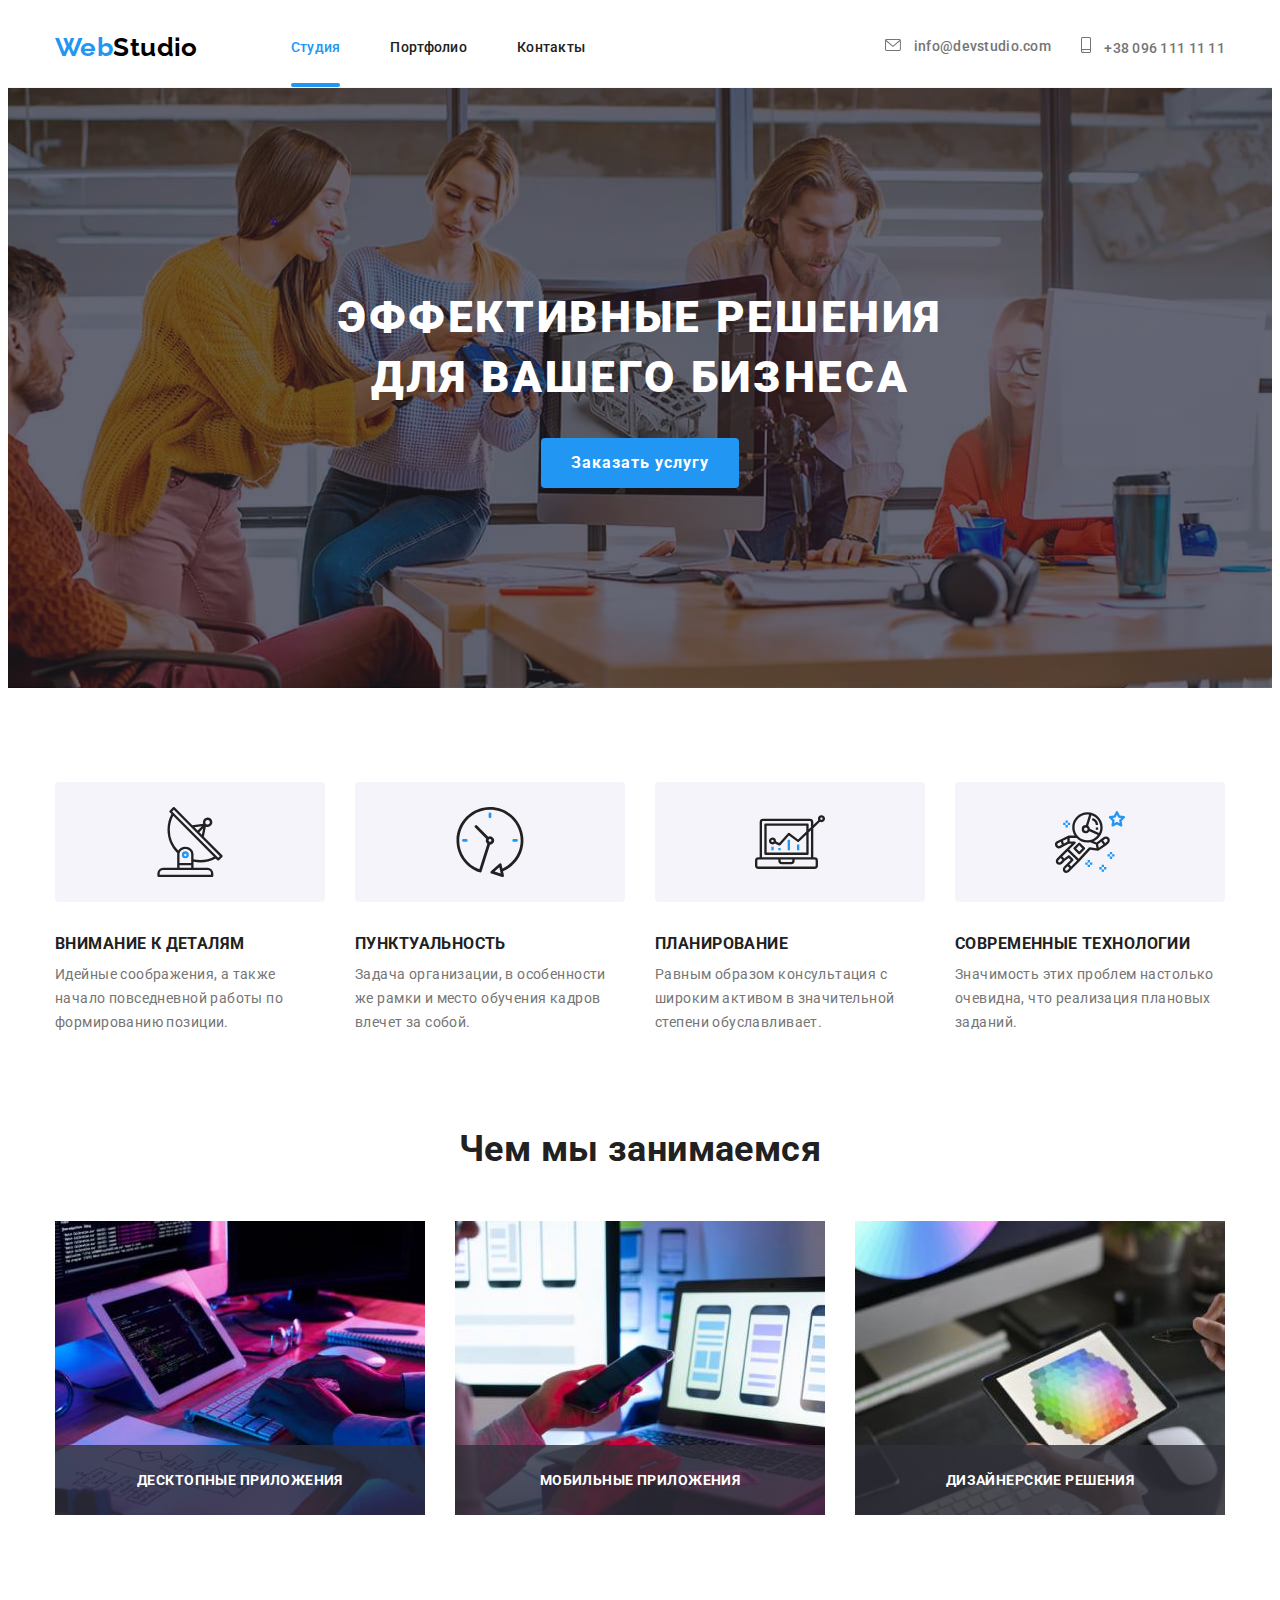
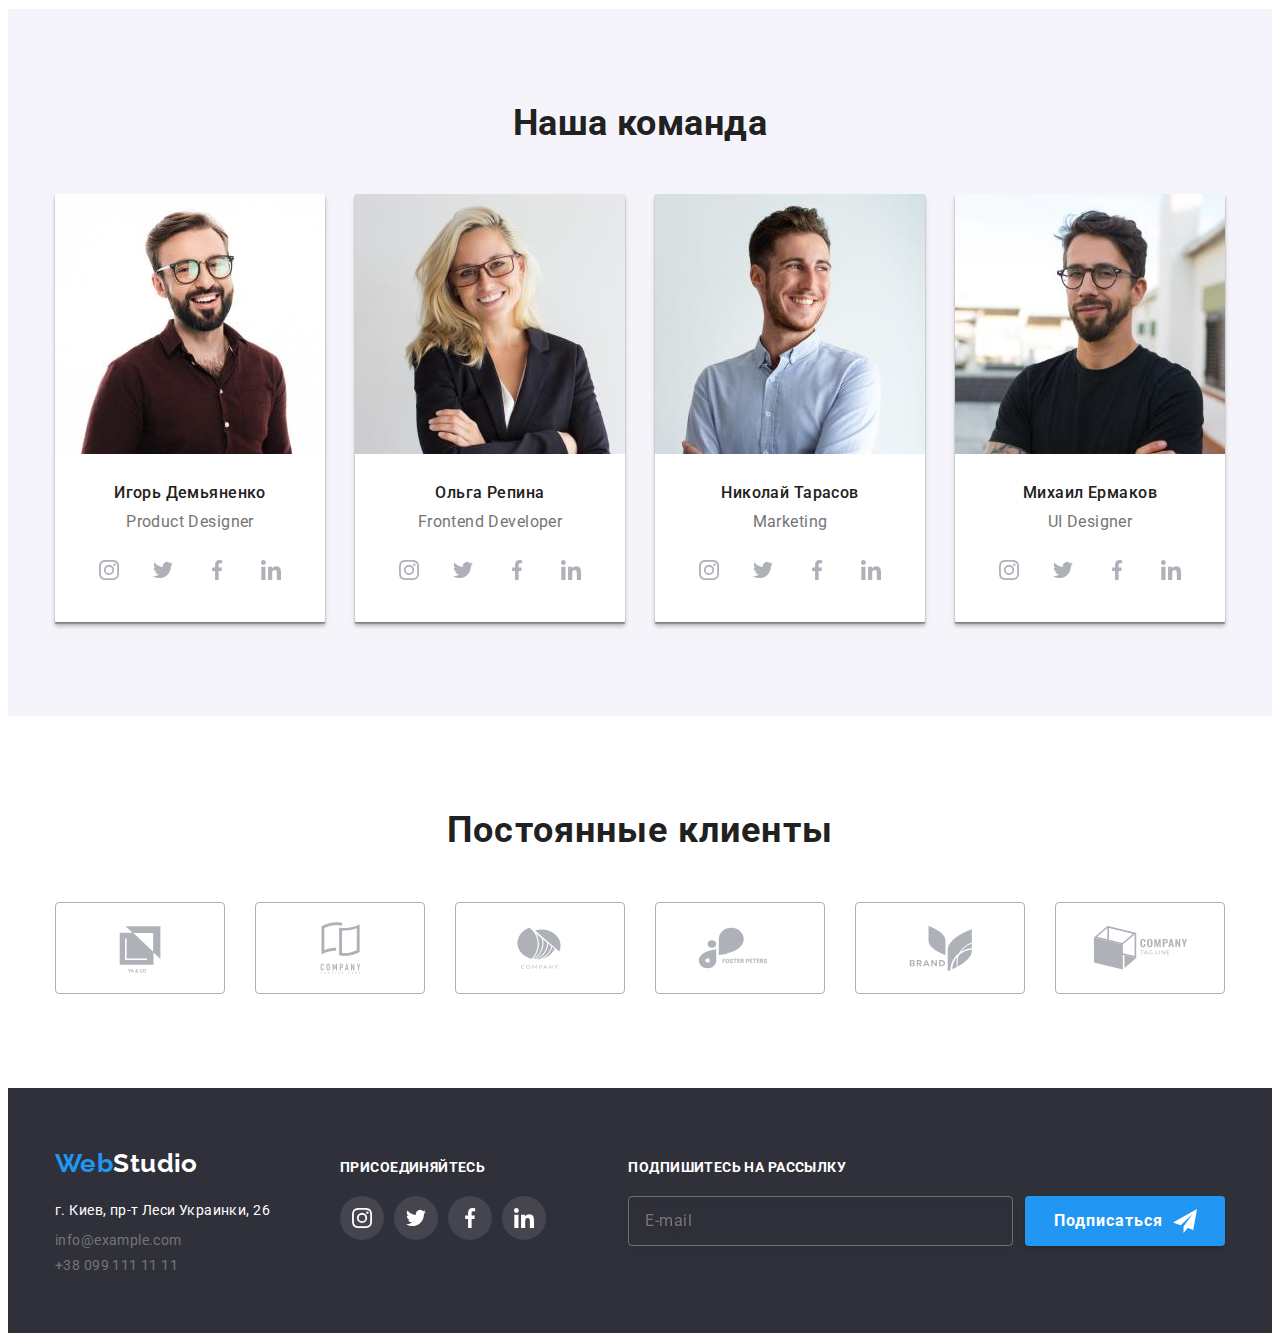
==== index.html @ f78f5747 "Копирует предыдущую роботу" ====
<!DOCTYPE html>
<html lang="ru">
    <head>
        <meta charset="UTF-8" />
        <meta http-equiv="X-UA-Compatible" content="IE=edge" />
        <meta name="viewport" content="width=device-width, initial-scale=1.0" />
        <title>Document</title>
        <link
            href="https://fonts.googleapis.com/css2?family=Raleway:wght@700&family=Roboto:wght@400;500;700;900&display=swap"
            rel="stylesheet"
        />
        <link
            rel="stylesheet"
            href="https://github.com/sindresorhus/modern-normalize/blob/main/modern-normalize.css"
        />
        <link rel="stylesheet" href="./css/styles.css" />
    </head>

    <body>
        <!-- Хедер -->
        <header class="header">
            <div class="container">
                <nav class="nav-container">
                    <a class="logo logo-header" href="./index.html">
                        Web<span>Studio</span>
                    </a>
                    <ul class="site-nav">
                        <li class="item">
                            <a class="link-nav current" href="./index.html"
                                >Студия</a
                            >
                        </li>
                        <li class="item">
                            <a href="./portfolio.html" class="link-nav"
                                >Портфолио</a
                            >
                        </li>
                        <li class="item">
                            <a href="" class="link-nav">Контакты</a>
                        </li>
                    </ul>
                </nav>

                <ul class="link">
                    <li class="item">
                        <a href="mailto:info@devstudio.com" class="address">
                            <svg class="icons-header" width="16" height="12">
                                <use href="images/sprite.svg#mail-icon"></use>
                            </svg>
                            info@devstudio.com
                        </a>
                    </li>
                    <li class="item">
                        <a href="tel:+380961111111" class="address">
                            <svg class="icons-header" width="10" height="16">
                                <use href="images/sprite.svg#phone-icon"></use>
                            </svg>
                            +38 096 111 11 11
                        </a>
                    </li>
                </ul>
            </div>
        </header>

        <main>
            <!-- Герой -->
            <section class="hero section hero-bachroung">
                <div class="container">
                    <h1 class="hero-title">
                        Эффективные решения
                        <br />
                        для вашего бизнеса
                    </h1>
                    <button class="hero-button" type="button" data-modal-open>
                        Заказать услугу
                    </button>
                </div>
            </section>

            <!-- Особенности -->
            <section class="section peculiarities">
                <div class="container">
                    <h2 class="visually-hidden">Наши преимущества</h2>
                    <ul class="card-set">
                        <li class="item">
                            <svg
                                class="icon-peculiarities"
                                width="70"
                                height="70"
                            >
                                <use href="images/sprite.svg#antenna"></use>
                            </svg>
                            <h3 class="peculiarities-title">
                                Внимание к деталям
                            </h3>
                            <p class="peculiarities-description">
                                Идейные соображения, а также начало повседневной
                                работы по формированию позиции.
                            </p>
                        </li>

                        <li class="item">
                            <svg
                                class="icon-peculiarities"
                                width="70"
                                height="70"
                            >
                                <use href="images/sprite.svg#clock"></use>
                            </svg>
                            <h3 class="peculiarities-title">Пунктуальность</h3>
                            <p class="peculiarities-description">
                                Задача организации, в особенности же рамки и
                                место обучения кадров влечет за собой.
                            </p>
                        </li>

                        <li class="item">
                            <svg
                                class="icon-peculiarities"
                                width="70"
                                height="70"
                            >
                                <use href="images/sprite.svg#diagram"></use>
                            </svg>
                            <h3 class="peculiarities-title">Планирование</h3>
                            <p class="peculiarities-description">
                                Равным образом консультация с широким активом в
                                значительной степени обуславливает.
                            </p>
                        </li>

                        <li class="item">
                            <svg
                                class="icon-peculiarities"
                                width="70"
                                height="70"
                            >
                                <use href="images/sprite.svg#astronaut"></use>
                            </svg>
                            <h3 class="peculiarities-title">
                                Современные технологии
                            </h3>
                            <p class="peculiarities-description">
                                Значимость этих проблем настолько очевидна, что
                                реализация плановых заданий.
                            </p>
                        </li>
                    </ul>
                </div>
            </section>

            <!-- Чем мы занимаемся -->
            <section class="section our-work">
                <div class="container">
                    <h2 class="title-work">Чем мы занимаемся</h2>
                    <ul class="work-card">
                        <li class="item">
                            <img
                                src="./images/box1.jpg"
                                alt="написание кода"
                                width="370"
                            />
                            <p class="item-text">Десктопные приложения</p>
                        </li>
                        <li class="item">
                            <img
                                src="./images/box2.jpg"
                                alt="разработка мобильных приложений"
                                width="370"
                            />
                            <p class="item-text">Мобильные приложения</p>
                        </li>
                        <li class="item">
                            <img
                                src="./images/box3.jpg"
                                alt="дизайн"
                                width="370"
                            />
                            <p class="item-text">Дизайнерские решения</p>
                        </li>
                    </ul>
                </div>
            </section>

            <!-- Наша команда -->
            <section class="section our-team">
                <div class="container">
                    <h2 class="title-team">Наша команда</h2>
                    <ul class="team-card">
                        <li class="item">
                            <img
                                src="./images/ighor-demyanenko.jpg"
                                alt="Игорь Демьяненко"
                                width="270"
                            />
                            <div class="text-team">
                                <h3 class="name">Игорь Демьяненко</h3>
                                <p class="position">Product Designer</p>
                                <ul class="icon-list">
                                    <li class="icon-item">
                                        <a
                                            class="social-link-team"
                                            href="https://www.instagram.com/challenge/?next=/"
                                            target="_blank"
                                        >
                                            <svg
                                                class="icon-team"
                                                width="20"
                                                height="20"
                                            >
                                                <use
                                                    href="images/sprite.svg#instagram"
                                                ></use>
                                            </svg>
                                        </a>
                                    </li>
                                    <li class="icon-item">
                                        <a
                                            class="social-link-team"
                                            href="https://twitter.com/?lang=ru"
                                            target="_blank"
                                        >
                                            <svg
                                                class="icon-team"
                                                width="20"
                                                height="20"
                                            >
                                                <use
                                                    href="images/sprite.svg#twitter"
                                                ></use>
                                            </svg>
                                        </a>
                                    </li>
                                    <li class="icon-item">
                                        <a
                                            class="social-link-team"
                                            href="https://www.facebook.com/"
                                            target="_blank"
                                        >
                                            <svg
                                                class="icon-team"
                                                width="20"
                                                height="20"
                                            >
                                                <use
                                                    href="images/sprite.svg#facebook"
                                                ></use>
                                            </svg>
                                        </a>
                                    </li>
                                    <li class="icon-item">
                                        <a
                                            class="social-link-team"
                                            href="https://www.linkedin.com/"
                                            target="_blank"
                                        >
                                            <svg
                                                class="icon-team"
                                                width="20"
                                                height="20"
                                            >
                                                <use
                                                    href="images/sprite.svg#linkedin"
                                                ></use>
                                            </svg>
                                        </a>
                                    </li>
                                </ul>
                            </div>
                        </li>

                        <li class="item">
                            <img
                                src="./images/olha-repina.jpg"
                                alt="Ольга Репина"
                                width="270"
                            />
                            <div class="text-team">
                                <h3 class="name">Ольга Репина</h3>
                                <p class="position">Frontend Developer</p>
                                <ul class="icon-list">
                                    <li class="icon-item">
                                        <a
                                            class="social-link-team"
                                            href="https://www.instagram.com/challenge/?next=/"
                                            target="_blank"
                                        >
                                            <svg
                                                class="icon-team"
                                                width="20"
                                                height="20"
                                            >
                                                <use
                                                    href="images/sprite.svg#instagram"
                                                ></use>
                                            </svg>
                                        </a>
                                    </li>
                                    <li class="icon-item">
                                        <a
                                            class="social-link-team"
                                            href="https://twitter.com/?lang=ru"
                                            target="_blank"
                                        >
                                            <svg
                                                class="icon-team"
                                                width="20"
                                                height="20"
                                            >
                                                <use
                                                    href="images/sprite.svg#twitter"
                                                ></use>
                                            </svg>
                                        </a>
                                    </li>
                                    <li class="icon-item">
                                        <a
                                            class="social-link-team"
                                            href="https://www.facebook.com/"
                                            target="_blank"
                                        >
                                            <svg
                                                class="icon-team"
                                                width="20"
                                                height="20"
                                            >
                                                <use
                                                    href="images/sprite.svg#facebook"
                                                ></use>
                                            </svg>
                                        </a>
                                    </li>
                                    <li class="icon-item">
                                        <a
                                            class="social-link-team"
                                            href="https://www.linkedin.com/"
                                            target="_blank"
                                        >
                                            <svg
                                                class="icon-team"
                                                width="20"
                                                height="20"
                                            >
                                                <use
                                                    href="images/sprite.svg#linkedin"
                                                ></use>
                                            </svg>
                                        </a>
                                    </li>
                                </ul>
                            </div>
                        </li>

                        <li class="item">
                            <img
                                src="./images/nikolai-tarasov.jpg"
                                alt="Николай Тарасов"
                                width="270"
                            />
                            <div class="text-team">
                                <h3 class="name">Николай Тарасов</h3>
                                <p class="position">Marketing</p>
                                <ul class="icon-list">
                                    <li class="icon-item">
                                        <a
                                            class="social-link-team"
                                            href="https://www.instagram.com/challenge/?next=/"
                                            target="_blank"
                                        >
                                            <svg
                                                class="icon-team"
                                                width="20"
                                                height="20"
                                            >
                                                <use
                                                    href="images/sprite.svg#instagram"
                                                ></use>
                                            </svg>
                                        </a>
                                    </li>
                                    <li class="icon-item">
                                        <a
                                            class="social-link-team"
                                            href="https://twitter.com/?lang=ru"
                                            target="_blank"
                                        >
                                            <svg
                                                class="icon-team"
                                                width="20"
                                                height="20"
                                            >
                                                <use
                                                    href="images/sprite.svg#twitter"
                                                ></use>
                                            </svg>
                                        </a>
                                    </li>
                                    <li class="icon-item">
                                        <a
                                            class="social-link-team"
                                            href="https://www.facebook.com/"
                                            target="_blank"
                                        >
                                            <svg
                                                class="icon-team"
                                                width="20"
                                                height="20"
                                            >
                                                <use
                                                    href="images/sprite.svg#facebook"
                                                ></use>
                                            </svg>
                                        </a>
                                    </li>
                                    <li class="icon-item">
                                        <a
                                            class="social-link-team"
                                            href="https://www.linkedin.com/"
                                            target="_blank"
                                        >
                                            <svg
                                                class="icon-team"
                                                width="20"
                                                height="20"
                                            >
                                                <use
                                                    href="images/sprite.svg#linkedin"
                                                ></use>
                                            </svg>
                                        </a>
                                    </li>
                                </ul>
                            </div>
                        </li>

                        <li class="item">
                            <img
                                src="./images/mihail-ermakov.jpg"
                                alt="Михаил Ермаков"
                                width="270"
                            />
                            <div class="text-team">
                                <h3 class="name">Михаил Ермаков</h3>
                                <p class="position">UI Designer</p>
                                <ul class="icon-list">
                                    <li class="icon-item">
                                        <a
                                            class="social-link-team"
                                            href="https://www.instagram.com/challenge/?next=/"
                                            target="_blank"
                                        >
                                            <svg
                                                class="icon-team"
                                                width="20"
                                                height="20"
                                            >
                                                <use
                                                    href="images/sprite.svg#instagram"
                                                ></use>
                                            </svg>
                                        </a>
                                    </li>
                                    <li class="icon-item">
                                        <a
                                            class="social-link-team"
                                            href="https://twitter.com/?lang=ru"
                                            target="_blank"
                                        >
                                            <svg
                                                class="icon-team"
                                                width="20"
                                                height="20"
                                            >
                                                <use
                                                    href="images/sprite.svg#twitter"
                                                ></use>
                                            </svg>
                                        </a>
                                    </li>
                                    <li class="icon-item">
                                        <a
                                            class="social-link-team"
                                            href="https://www.facebook.com/"
                                            target="_blank"
                                        >
                                            <svg
                                                class="icon-team"
                                                width="20"
                                                height="20"
                                            >
                                                <use
                                                    href="images/sprite.svg#facebook"
                                                ></use>
                                            </svg>
                                        </a>
                                    </li>
                                    <li class="icon-item">
                                        <a
                                            class="social-link-team"
                                            href="https://www.linkedin.com/"
                                            target="_blank"
                                        >
                                            <svg
                                                class="icon-team"
                                                width="20"
                                                height="20"
                                            >
                                                <use
                                                    href="images/sprite.svg#linkedin"
                                                ></use>
                                            </svg>
                                        </a>
                                    </li>
                                </ul>
                            </div>
                        </li>
                    </ul>
                </div>
            </section>
        </main>

        <!-- Постоянные клиенты -->

        <section class="section">
            <div class="container clients-container">
                <h2 class="title-clients">Постоянные клиенты</h2>
                <ul class="clients-list">
                    <li class="clients-item">
                        <a class="client-link" href="">
                            <svg class="client-icon" width="106" height="60">
                                <use
                                    href="images/sprite.svg#client-logo-1"
                                ></use>
                            </svg>
                        </a>
                    </li>
                    <li class="clients-item">
                        <a class="client-link" href="">
                            <svg class="client-icon" width="106" height="60">
                                <use
                                    href="images/sprite.svg#client-logo-2"
                                ></use>
                            </svg>
                        </a>
                    </li>
                    <li class="clients-item">
                        <a class="client-link" href="">
                            <svg class="client-icon" width="106" height="60">
                                <use
                                    href="images/sprite.svg#client-logo-3"
                                ></use>
                            </svg>
                        </a>
                    </li>
                    <li class="clients-item">
                        <a class="client-link" href="">
                            <svg class="client-icon" width="106" height="60">
                                <use
                                    href="images/sprite.svg#client-logo-4"
                                ></use>
                            </svg>
                        </a>
                    </li>
                    <li class="clients-item">
                        <a class="client-link" href="">
                            <svg class="client-icon" width="106" height="60">
                                <use
                                    href="images/sprite.svg#client-logo-5"
                                ></use>
                            </svg>
                        </a>
                    </li>
                    <li class="clients-item">
                        <a class="client-link" href="">
                            <svg class="client-icon" width="106" height="60">
                                <use
                                    href="images/sprite.svg#client-logo-6"
                                ></use>
                            </svg>
                        </a>
                    </li>
                </ul>
            </div>
        </section>

        <!-- Футер -->
        <footer class="footer">
            <div class="container footer-container">
                <div class="address-block">
                    <a class="logo-footer" href="./index.html">
                        Web<span>Studio</span>
                    </a>
                    <address>
                        <ul class="footer-address">
                            <li class="link-footer">
                                <a
                                    href="https://www.google.com.ua/maps/place/%D0%B1%D1%83%D0%BB.+%D0%9B%D0%B5%D1%81%D0%B8+%D0%A3%D0%BA%D1%80%D0%B0%D0%B8%D0%BD%D0%BA%D0%B8,+26,+%D0%9A%D0%B8%D0%B5%D0%B2,+02000/@50.4265294,30.5389544,17z/data=!4m13!1m7!3m6!1s0x40d4cf0e033ecbe9:0x57a4dffefec77da0!2z0LHRg9C7LiDQm9C10YHQuCDQo9C60YDQsNC40L3QutC4LCAyNiwg0JrQuNC10LIsIDAyMDAw!3b1!8m2!3d50.4265807!4d30.5383859!3m4!1s0x40d4cf0e033ecbe9:0x57a4dffefec77da0!8m2!3d50.4265807!4d30.5383859?hl=ru&authuser=0"
                                    target="_blank"
                                    class="address-link"
                                >
                                    г. Киев, пр-т Леси Украинки, 26
                                </a>
                            </li>
                            <li class="link-footer">
                                <a
                                    href="mailto:info@example.com"
                                    class="address"
                                    >info@example.com</a
                                >
                            </li>
                            <li class="link-footer">
                                <a href="tel:+380991111111" class="address"
                                    >+38 099 111 11 11</a
                                >
                            </li>
                        </ul>
                    </address>
                </div>
                <div class="social-block">
                    <p class="subscribe-text">присоединяйтесь</p>
                    <ul class="social-list">
                        <li class="social-item">
                            <a
                                class="social-link"
                                href="https://www.instagram.com/"
                                target="_blank"
                            >
                                <svg class="social-icon" width="20" height="20">
                                    <use
                                        href="images/sprite.svg#instagram"
                                    ></use>
                                </svg>
                            </a>
                        </li>
                        <li class="social-item">
                            <a
                                class="social-link"
                                href="https://twitter.com/?lang=ru"
                                target="_blank"
                            >
                                <svg class="social-icon" width="20" height="20">
                                    <use href="images/sprite.svg#twitter"></use>
                                </svg>
                            </a>
                        </li>
                        <li class="social-item">
                            <a
                                class="social-link"
                                href="https://www.facebook.com/"
                                target="_blank"
                            >
                                <svg class="social-icon" width="20" height="20">
                                    <use
                                        href="images/sprite.svg#facebook"
                                    ></use>
                                </svg>
                            </a>
                        </li>
                        <li class="social-item">
                            <a
                                class="social-link"
                                href="https://www.linkedin.com/"
                                target="_blank"
                            >
                                <svg class="social-icon" width="20" height="20">
                                    <use
                                        href="images/sprite.svg#linkedin"
                                    ></use>
                                </svg>
                            </a>
                        </li>
                    </ul>
                </div>
                <form class="form-mail">
                    <p class="subscribe-text">Подпишитесь на рассылку</p>
                    <div class="form-block">
                        <input
                            type="text"
                            name="email"
                            id="email"
                            placeholder="E-mail"
                        />
                        <button class="subscribe-btn" type="submit">
                            Подписаться
                            <svg class="telegram-icon" width="24" height="24">
                                <use href="images/sprite.svg#telegram"></use>
                            </svg>
                        </button>
                    </div>
                </form>
            </div>
        </footer>

        <!-- Модальное окно -->
        <div class="backdrop is-hidden" data-modal>
            <div class="modal">
                <button class="close-button" type="button" data-modal-close>
                    <svg class="close-icon">
                        <use href="images/sprite.svg#close-icon"></use>
                    </svg>
                </button>
                <form class="form">
                    <p class="modal-text">
                        Оставьте свои данные, мы вам перезвоним
                    </p>
                    <ul class="form-list">
                        <li class="form-item">
                            <label class="lable" for="name">Имя</label>
                            <input
                                class="form-input"
                                type="text"
                                name="name"
                                id="name"
                            />
                            <svg class="icon-form">
                                <use
                                    href="images/sprite.svg#name-icon"
                                    width="18"
                                    height="18"
                                ></use>
                            </svg>
                        </li>
                        <li class="form-item">
                            <label class="lable" for="tel">Телефон</label>
                            <input
                                class="form-input"
                                type="tel"
                                name="tel"
                                id="tel"
                            />
                            <svg class="icon-form">
                                <use
                                    href="images/sprite.svg#black-tel-icon"
                                    width="18"
                                    height="18"
                                ></use>
                            </svg>
                        </li>
                        <li class="form-item">
                            <label class="lable" for="mail">Почта</label>
                            <input
                                class="form-input"
                                type="email"
                                name="email"
                                id="mail"
                            />
                            <svg class="icon-form">
                                <use
                                    href="images/sprite.svg#black-email-icon"
                                    width="18"
                                    height="18"
                                ></use>
                            </svg>
                        </li>
                        <li class="form-item">
                            <label class="lable" for="comment"
                                >Комментарий</label
                            >
                            <textarea
                                class="coment-form"
                                name="comment"
                                id="comment"
                                cols="30"
                                rows="10"
                                placeholder="Введите текст"
                            ></textarea>
                        </li>
                    </ul>

                    <label class="lable lable-checkbox">
                        <input
                            class="checkbox"
                            type="checkbox"
                            name="checkbox"
                        /><svg class="checkbox-icon">
                            <use href="images/sprite.svg#checkbox-icon"></use>
                        </svg>
                        Соглашаюсь с рассылкой и принимаю
                        <a
                            class="checkbox-link"
                            href="https://www.edu.goit.global/ru/learn/1805637/845990/846014/homework"
                            target="_blank"
                            >Условия договора</a
                        ></label
                    >
                    <button class="button-form" type="submit">Отправить</button>
                </form>
            </div>
        </div>

        <script src="./js/modal.js"></script>
    </body>
</html>
---- css/styles.css ----
/* Prymery background color #e5e5e5 */
/* secondary background color #F5F4FA */
/* Titltle color #212121*/
/* Secondary color #757575 */
/* acсent color #2196F3 */
/* color white #ffffff */

:root {
    --background-color: #ffffff;
    --secondary-background-color: #f5f4fa;
    --background-footer-color: #2f303a;
    --title-color: #212121;
    --secondary-text-color: #757575;
    --accent-color: #2196f3;
    --black-logo-color: #000000;
    --border-portfolio-color: #eeeeee;
    --border-client-color: #afb1b8;
    --icon-color: #afb1b8;
    --icon-bacground-color: #44454e;
    --backdrop-color: #00000033;
    --bacground-activ-window: #2196f3e5;
    --animation-timing: cubic-bezier(0.4, 0, 0.2, 1);
}

body {
    background-color: var(--background-color);
    color: var(--title-color);
    font-family: Roboto, sans-serif;
    font-size: 14px;
    letter-spacing: 0.03em;
}

ul {
    list-style: none;
    padding-left: 0;
    margin: 0;
}
a {
    text-decoration: none;
}
img {
    display: block;
    max-width: 100%;
    height: auto;
}

h1,
h2,
h3,
h4,
h5,
h6,
p {
    margin: 0;
}
.visually-hidden {
    position: absolute;
    white-space: nowrap;
    width: 1px;
    height: 1px;
    overflow: hidden;
    border: 0;
    padding: 0;
    clip: rect(0 0 0 0);
    clip-path: inset(50%);
    margin: -1px;
}

.container {
    /* outline: 1px solid tomato; */
    box-sizing: border-box;
    width: 1200px;
    padding-left: 15px;
    padding-right: 15px;

    margin-right: auto;
    margin-left: auto;
}
.section {
    padding-top: 94px;
    padding-bottom: 94px;
}

/* ---------- Хедер ---------- */
.header {
    background-color: var(--background-color);
    border-bottom: 1px solid var(--secondary-background-color);
}
.header .container {
    display: flex;
    align-items: center;
}
.nav-container {
    display: flex;
}

/* ---------- Лого ---------- */
.logo,
.logo-footer {
    color: var(--accent-color);
    font-family: Raleway;
    font-style: normal;
    font-weight: bold;
    font-size: 26px;
    line-height: 1.19;
}
.logo-header {
    display: block;
    margin-top: 24px;
    margin-bottom: 24px;
}
.logo span {
    color: var(--black-logo-color);
}

/* ---------- Ссылки ---------- */
.site-nav {
    display: flex;
    align-items: center;
    margin-left: 93px;
}

/* Алтернативный вариант: .site-nav .item + .item { 
  margin-left 50px}
  применится margin-left
  только к тем, у кого есть сосед сверху в списке
  */

/* Применяется ко всему списку кроме последнего */
.site-nav .item:not(:last-child) {
    margin-right: 50px;
}
.site-nav .link-nav {
    position: relative;
    padding-top: 20px;
    padding-bottom: 32px;
    color: var(--title-color);
    font-weight: 500;
    font-size: 14px;
    line-height: 1.14;
    letter-spacing: 0.02em;
}
.site-nav .link-nav:hover,
.site-nav .link-nav:focus {
    color: var(--accent-color);
    transition: color 250ms var(--animation-timing);
}

.site-nav .current {
    color: var(--accent-color);
}

/* ---------- Подчеркивание меню ---------- */

.link-nav::after {
    position: absolute;
    content: "";
    display: block;

    width: 100%;
    height: 4px;
    left: 0;
    bottom: 0;
    border-radius: 2px;
    background-color: var(--accent-color);

    transform: scaleX(0);
    /* transition: transform 250ms var(--animation-timing); */
}

/* .link-nav:hover::after {
	transform: scaleX(1);
} */

.current.link-nav::after {
    transform: scaleX(1);
}

/* ---------- Контакты ---------- */
.link {
    display: flex;
    padding-left: 0px;
    margin-left: auto;
    align-items: center;
}
.link .item + .item {
    margin-left: 30px;
}

.link .address {
    display: block;
    color: var(--secondary-text-color);
    font-weight: 500;
    font-size: 14px;
    line-height: 1.14;
    letter-spacing: 0.02em;
}
.link .address:hover,
.link .address:focus {
    color: var(--accent-color);
    transition: color 250ms var(--animation-timing);
}
.link .item {
    display: flex;
}
.icons-header {
    margin-right: 10px;
    fill: currentColor;
}
.icons-header:hover,
.icons-header:focus {
    fill: var(--accent-color);
}
/* ---------- СТУДИЯ ---------- */

/* ---------- Герой ---------- */
.hero {
    background-color: var(--background-footer-color);
    padding-top: 200px;
    padding-bottom: 200px;
    background-image: linear-gradient(
            to right,
            rgba(47, 48, 58, 0.4),
            rgba(47, 48, 58, 0.4)
        ),
        url(../images/hero-img.jpg);
    max-width: 1600px;
    margin: 0 auto 0 auto;
    background-position: center;
    background-size: cover;
}

.hero-title {
    display: block;
    margin: 0;

    color: var(--background-color);
    font-weight: 900;
    font-size: 44px;
    line-height: 1.36;
    text-align: center;
    letter-spacing: 0.06em;
    text-transform: uppercase;
}

/* ---------- Кнопка героя ---------- */
.hero .hero-button {
    display: block;
    border: 0;
    border-radius: 4px;
    padding: 10px 30px;
    margin-top: 30px;
    margin-left: auto;
    margin-right: auto;

    background-color: var(--accent-color);
    color: var(--background-color);
    font-family: Roboto;
    font-weight: bold;
    font-size: 16px;
    line-height: 1.87;
    align-items: center;
    text-align: center;
    letter-spacing: 0.06em;
    cursor: pointer;
}

/* ---------- Особенности ---------- */
.peculiarities {
    padding-bottom: 0;
}
.peculiarities .container {
    display: flex;
    flex-wrap: wrap;
    justify-content: center;
}
.hidden-title {
    margin-left: auto;
    margin-right: auto;
}
.container .card-set {
    display: flex;
    margin: 0 15px;
}
.peculiarities .item:not(:last-child) {
    margin-right: 30px;
}

.peculiarities .peculiarities-title {
    color: var(--title-color);
    font-weight: bold;
    line-height: 1.14;
    text-transform: uppercase;
    margin-top: 30px;
}
.peculiarities .peculiarities-description {
    margin-top: 10px;

    color: var(--secondary-text-color);
    line-height: 1.71;
}
.icon-peculiarities {
    padding: 25px 100px;
    border-radius: 4px;
    background-color: var(--secondary-background-color);
}

/* ---------- Чем мы занимаемся ---------- */
.our-work .container {
    display: flex;
    flex-wrap: wrap;
}
.container .work-card {
    display: flex;
}
.title-work {
    margin-left: auto;
    margin-right: auto;
}
.work-card .item {
    position: relative;
    margin-top: 50px;
}
.work-card .item:not(:last-child) {
    margin-right: 30px;
}
.item-text {
    position: absolute;
    left: 0;
    bottom: 0;

    display: flex;
    justify-content: center;
    align-items: center;

    font-weight: 700;
    line-height: calc(16 / 14);
    text-transform: uppercase;
    width: 100%;
    height: 70px;

    color: var(--background-color);
    background-color: rgba(47, 48, 58, 0.8);
}
.our-work .title-work,
.our-team .title-team {
    color: var(--title-color);
    font-weight: bold;
    font-size: 36px;
    line-height: 1.16;
    text-align: center;
}

/* ---------- Наша команда ---------- */
.our-team {
    background-color: var(--secondary-background-color);
}

.our-team .container {
    display: flex;
    flex-wrap: wrap;
}
.container .title-team {
    margin-left: auto;
    margin-right: auto;
}
.container .team-card {
    display: flex;
    margin-top: 50px;
}
.team-card .item:not(:last-child) {
    margin-right: 30px;
}
.team-card .item {
    box-shadow: 0px 2px 1px 0px rgba(0, 0, 0, 0.2),
        0px 1px 1px 0px rgba(0, 0, 0, 0.14), 0px 4px 4px 0px rgba(0, 0, 0, 0.25);
}
.text-team {
    padding-top: 30px;
    padding-bottom: 30px;
    border-radius: 0 0 4px 4px;
    background-color: var(--background-color);
}
.our-team .name {
    color: var(--title-color);
    font-weight: 500;
    font-size: 16px;
    line-height: 1.18;
    text-align: center;
}
.our-team .position {
    margin-top: 10px;

    color: var(--secondary-text-color);
    font-size: 16px;
    line-height: 1.18;
    text-align: center;
}
.icon-list {
    display: flex;
    margin: 16px 32px 0 32px;
}
.social-link-team {
    fill: var(--icon-color);
    display: block;
    box-sizing: border-box;
    background-color: var(--background-color);
    width: 44px;
    height: 44px;
    padding: 12px;
    border-radius: 50%;
}

.icon-item:not(:last-child) {
    margin-right: 10px;
}
.social-link-team:hover,
.social-link-team:focus {
    background-color: var(--accent-color);
    fill: var(--background-color);

    transition: fill 250ms var(--animation-timing),
        background-color 250ms var(--animation-timing);
}

/* ---------- Постоянные клиенты ---------- */

.title-clients {
    margin-bottom: 50px;
    font-family: Roboto;
    font-style: normal;
    font-weight: bold;
    font-size: 36px;
    line-height: 1.16;
    text-align: center;
    letter-spacing: 0.03em;
}
.clients-list {
    display: flex;
    justify-content: space-between;
}
.clients-item:not(:last-child) {
    margin-right: 30px;
}
.client-link {
    fill: var(--icon-color);
    display: block;
    box-sizing: border-box;
    width: 170px;
    height: 92px;
    padding: 16px 32px;
    align-items: center;
    border-radius: 4px;
    border: 1px solid var(--border-client-color);
}
.client-link:hover,
.client-link:focus {
    border-color: var(--accent-color);
    fill: var(--accent-color);

    transition: fill 250ms var(--animation-timing),
        border-color 250ms var(--animation-timing);
}

/* ---------- ПОРТФОЛИО ---------- */

/* ---------- Фильтр ---------- */
.project-buttons .container {
    display: flex;
    flex-wrap: wrap;
}

.buttons-container .buttons-list {
    display: flex;
    justify-content: center;
}
.buttons-container {
    padding-bottom: 16px;
    margin-left: auto;
    margin-right: auto;
}

.buttons-list .buttons-item:not(:last-child) {
    margin-right: 8px;
}
.buttons-list .button {
    display: block;
    border: 0;
    border-radius: 4px;
    padding: 6px 22px;

    color: var(--title-color);
    background-color: var(--secondary-background-color);
    font-weight: 500;
    font-size: 16px;
    line-height: 1.62;
    text-align: center;
    letter-spacing: 0.03em;
    cursor: pointer;
}
.buttons-list .button:hover,
.buttons-list .button:focus {
    background-color: var(--accent-color);
    color: var(--background-color);
    box-shadow: 0px 2px 2px 0px rgba(0, 0, 0, 0.12),
        0px 1px 2px 0px rgba(0, 0, 0, 0.08), 0px 3px 1px 0px rgba(0, 0, 0, 0.1);

    transition: background-color 250ms var(--animation-timing),
        fill 250ms var(--animation-timing),
        box-shadow 250ms var(--animation-timing);
}

/*---------- Проекты ---------- */
.container .project-list {
    display: flex;
    flex-wrap: wrap;

    margin-right: -30px;
}

.project-list .project-item {
    margin-right: 30px;
    margin-top: 30px;
    flex-basis: calc(100% / 3 - 30px);
}
.project-link {
    display: block;
}
.project-link:hover,
.project-link:focus {
    box-shadow: 1px 4px 6px 0px rgba(0, 0, 0, 0.16),
        0px 4px 4px 0px rgba(0, 0, 0, 0.06), 0px 1px 1px 0px rgba(0, 0, 0, 0.12);
}
.object-text {
    border-left: 1px solid var(--border-portfolio-color);
    border-bottom: 1px solid var(--border-portfolio-color);
    border-right: 1px solid var(--border-portfolio-color);
    padding: 20px 24px;
}

.project-list .title {
    color: var(--title-color);
    font-weight: bold;
    font-size: 18px;
    line-height: 2;
    letter-spacing: 0.06em;
}

.project-list .meaning {
    margin-top: 4px;

    color: var(--secondary-text-color);
    font-size: 16px;
    line-height: 1.87;
    letter-spacing: 0.03em;
}
/* ---------- Всплывающее окно ---------- */

.project-img {
    position: relative;
    overflow: hidden;
}
.project-img::before {
    display: block;
    position: absolute;
    content: "";
    top: 0;
    left: 0;

    width: 100%;
    height: 100%;

    transform: translateY(101%);
    background-color: var(--bacground-activ-window);

    transition: transform 250ms var(--animation-timing);
}
.project-link:hover .project-img::before {
    transform: translateY(0);
}

.window-action {
    position: absolute;
    top: 0;
    left: 0;

    padding: 63px 24px;
    transform: translateY(100%);

    transition: transform 250ms var(--animation-timing);
}

.project-link:hover .window-action {
    transform: translateY(0);
}

.window-action-text {
    font-size: 18px;
    line-height: 1.56;
    letter-spacing: 0.03em;

    color: var(--background-color);
}

/* ---------- Футер ---------- */
footer {
    padding-top: 60px;
    padding-bottom: 60px;
    background-color: var(--background-footer-color);
}
.footer-container {
    display: flex;
}
.logo-footer {
    display: block;
}
.footer-address {
    margin-top: 20px;
    margin-right: 70px;
}
.footer-address .link-footer:not(:first-child) {
    margin-top: 9px;
}

.logo-footer span {
    color: var(--background-color);
}
.address-link {
    color: var(--background-color);
    font-style: normal;
    line-height: 1.71;
}
.address-link:hover,
.address-link:focus {
    color: var(--accent-color);
    transition: color 250ms var(--animation-timing);
}
.footer .address {
    color: var(--secondary-text-color);
    font-style: normal;
    line-height: 1.71px;
}
.footer .address:hover,
.footer .address:focus {
    color: var(--accent-color);
    transition: color 250ms var(--animation-timing);
}

.subscribe-text {
    padding-top: 12px;
    color: var(--background-color);

    font-style: normal;
    font-weight: bold;
    line-height: 1.14;
    text-transform: uppercase;
}
.social-list {
    display: flex;
    margin-top: 20px;
    margin-right: 70px;
}
.social-link {
    display: block;
    box-sizing: border-box;
    background-color: var(--icon-bacground-color);
    width: 44px;
    height: 44px;
    padding: 12px;
    border-radius: 50%;
}

.social-icon {
    fill: var(--background-color);
}
.social-item:not(:last-child) {
    margin-right: 10px;
}
.social-link:hover,
.social-link:focus {
    background-color: var(--accent-color);
    transition: background-color 250ms var(--animation-timing);
}
/* форма рассылки */

.form-mail {
    margin-left: auto;
}

.form-mail input {
    box-sizing: border-box;
    width: 385px;
    height: 50px;
    padding: 15px 16px;
    margin-top: 20px;
    margin-right: 12px;

    font-family: Roboto;
    font-size: 16px;
    line-height: calc(20 / 16);
    align-items: center;
    letter-spacing: 0.03em;

    border: 1px solid rgba(255, 255, 255, 0.3);
    filter: drop-shadow(0px 4px 4px rgba(0, 0, 0, 0.15));
    border-radius: 4px;

    background-color: transparent;
    color: rgba(255, 255, 255, 0.6);
}

.subscribe-btn {
    display: flex;
    flex-direction: row;
    padding: 10px 28px 10px 29px;
    height: 50px;
    margin-top: 20px;

    font-family: Roboto;
    font-weight: bold;
    font-size: 16px;
    line-height: calc(30 / 16);
    align-items: center;
    text-align: center;
    letter-spacing: 0.06em;

    cursor: pointer;
    border: 0;
    border-radius: 4px;
    color: var(--background-color);
    background-color: var(--accent-color);
    box-shadow: 0px 4px 4px rgba(0, 0, 0, 0.15);
}

.telegram-icon {
    margin-left: 10px;
    fill: var(--background-color);
}
.form-block {
    display: flex;
}
/* ---------- Модальное окно ---------- */

.backdrop {
    position: fixed;
    top: 0;
    left: 0;
    width: 100%;
    height: 100%;
    background-color: var(--backdrop-color);

    opacity: 1;
    transition: opacity 250ms linear;
}
.backdrop.is-hidden {
    opacity: 0;
    pointer-events: none;
}

.backdrop.is-hidden .modal {
    transform: translate(-50%, -50%) scale(0);
}

.modal {
    position: absolute;
    top: 50%;
    left: 50%;

    padding: 40px;

    border-radius: 4px;
    background-color: var(--background-color);
    box-shadow: 0px 1px 3px rgba(0, 0, 0, 0.12), 0px 1px 1px rgba(0, 0, 0, 0.14),
        0px 2px 1px rgba(0, 0, 0, 0.2);

    transform: translate(-50%, -50%) scale(1);
    transition: transform 250ms linear;
}
.close-button {
    display: flex;
    align-items: center;
    justify-content: center;

    position: absolute;
    top: 8px;
    right: 8px;

    width: 30px;
    height: 30px;

    cursor: pointer;
    background-color: transparent;
    border: 1px solid rgba(0, 0, 0, 0.1);
    border-radius: 50%;
}
.close-icon {
    width: 18px;
    height: 18px;

    fill: var(--black-logo-color);
}
.close-button:hover .close-icon {
    fill: var(--accent-color);
    transition: fill 250ms var(--animation-timing);
}

.modal-text {
    font-weight: bold;
    font-size: 20px;
    line-height: calc(23 / 20);
    text-align: center;
    letter-spacing: 0.03em;
}
.form-list {
    margin-top: 12px;
    display: flex;
    flex-direction: column;
}
.form-item {
    position: relative;
    display: flex;
    flex-direction: column;
}

.form-item:not(:first-child) {
    margin-top: 10px;
}

.lable {
    font-size: 12px;
    line-height: calc(14 / 12);
    letter-spacing: 0.01em;
    color: var(--secondary-text-color);
}
.form-input {
    padding: 0;
    padding-left: 42px;
    margin-top: 4px;
    height: 40px;
    border: 1px solid rgba(33, 33, 33, 0.2);
    box-sizing: border-box;
    border-radius: 4px;
}
.form-input:focus + .icon-form {
    fill: var(--accent-color);
    transition: fill 250ms var(--animation-timing);
}
.form-input:focus-within {
    border-color: var(--accent-color);
    transition: border-color 250ms var(--animation-timing);
    outline: none;
}
.icon-form {
    position: absolute;
    display: block;
    left: 12px;
    bottom: 50%;
    transform: translateY(100%);
    width: 18px;
    height: 18px;
}

.coment-form {
    height: 120px;
    padding: 12px 16px;
    margin-top: 4px;

    font-family: Roboto;
    font-size: 14px;
    line-height: calc(16 / 14);
    letter-spacing: 0.01em;

    border: 1px solid rgba(33, 33, 33, 0.2);
    box-sizing: border-box;
    border-radius: 4px;
    resize: none;
}
.coment-form::placeholder {
    color: rgba(117, 117, 117, 0.5);
}

.coment-form:focus-within {
    border-color: var(--accent-color);
    transition: border-color 250ms var(--animation-timing);
    outline: none;
}
.lable-checkbox {
    display: flex;
    align-items: center;
    justify-content: center;
    margin-top: 20px;

    font-size: 14px;
    line-height: calc(24 / 14);
    letter-spacing: 0.03em;

    color: var(--secondary-text-color);
}
.checkbox {
    -webkit-appearance: none;
    -moz-appearance: none;
    appearance: none;
    position: absolute;
}
.checkbox-icon {
    margin-right: 7px;

    width: 16px;
    height: 15px;
    border: 2px solid var(--title-color);
    border-radius: 4px;
}
.checkbox:checked + .checkbox-icon {
    background-color: var(--accent-color);
    background-origin: border-box;
    border-color: var(--accent-color);
}
.checkbox-link {
    text-decoration-line: underline;
    color: var(--accent-color);
}
.button-form {
    display: flex;
    padding: 10px 55px 10px 56px;
    margin-top: 30px;
    margin-left: auto;
    margin-right: auto;
    font-family: Roboto;
    font-weight: bold;
    font-size: 16px;
    line-height: calc(30 / 16);
    align-items: center;
    text-align: center;
    letter-spacing: 0.06em;
    border: 0;
    border-radius: 4px;
    cursor: pointer;
    color: var(--background-color);
    background-color: #188ce8;
    box-shadow: 0px 1px 3px rgba(0, 0, 0, 0.12), 0px 1px 1px rgba(0, 0, 0, 0.14),
        0px 2px 1px rgba(0, 0, 0, 0.2);
}
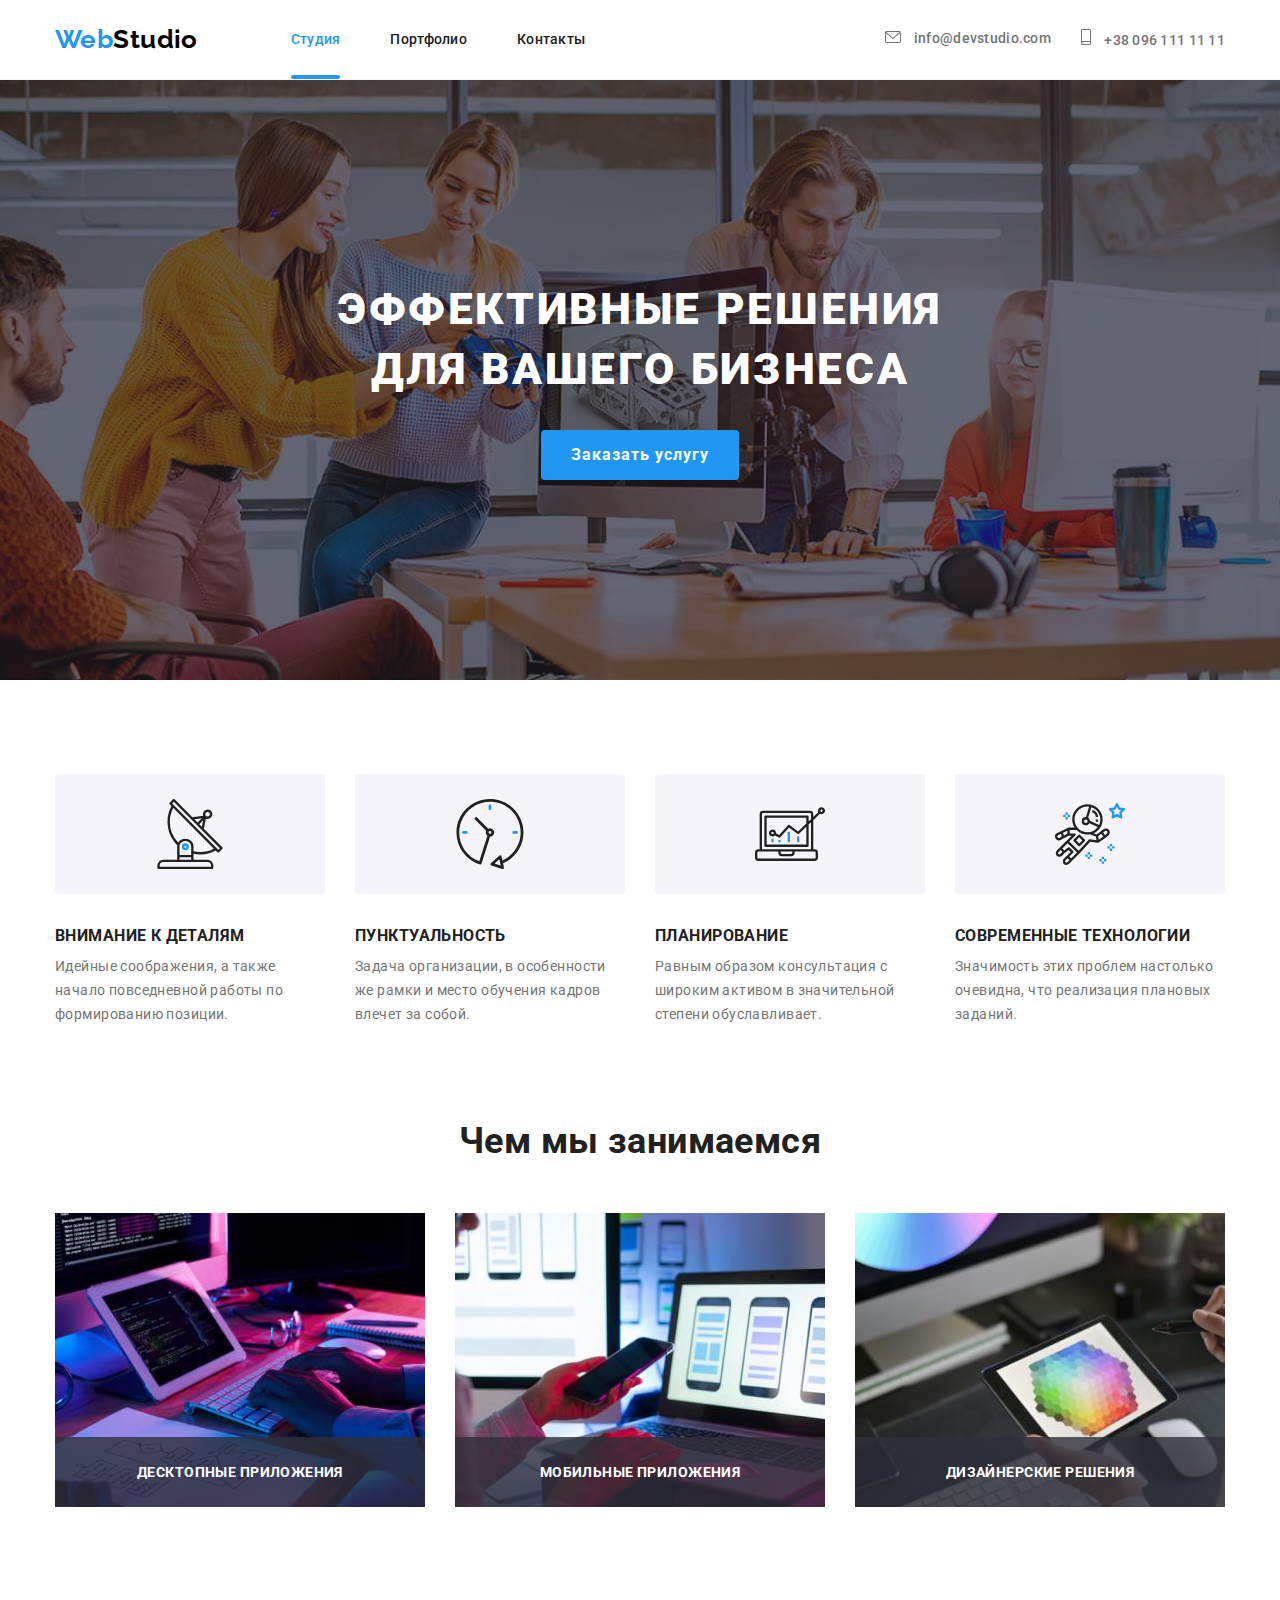
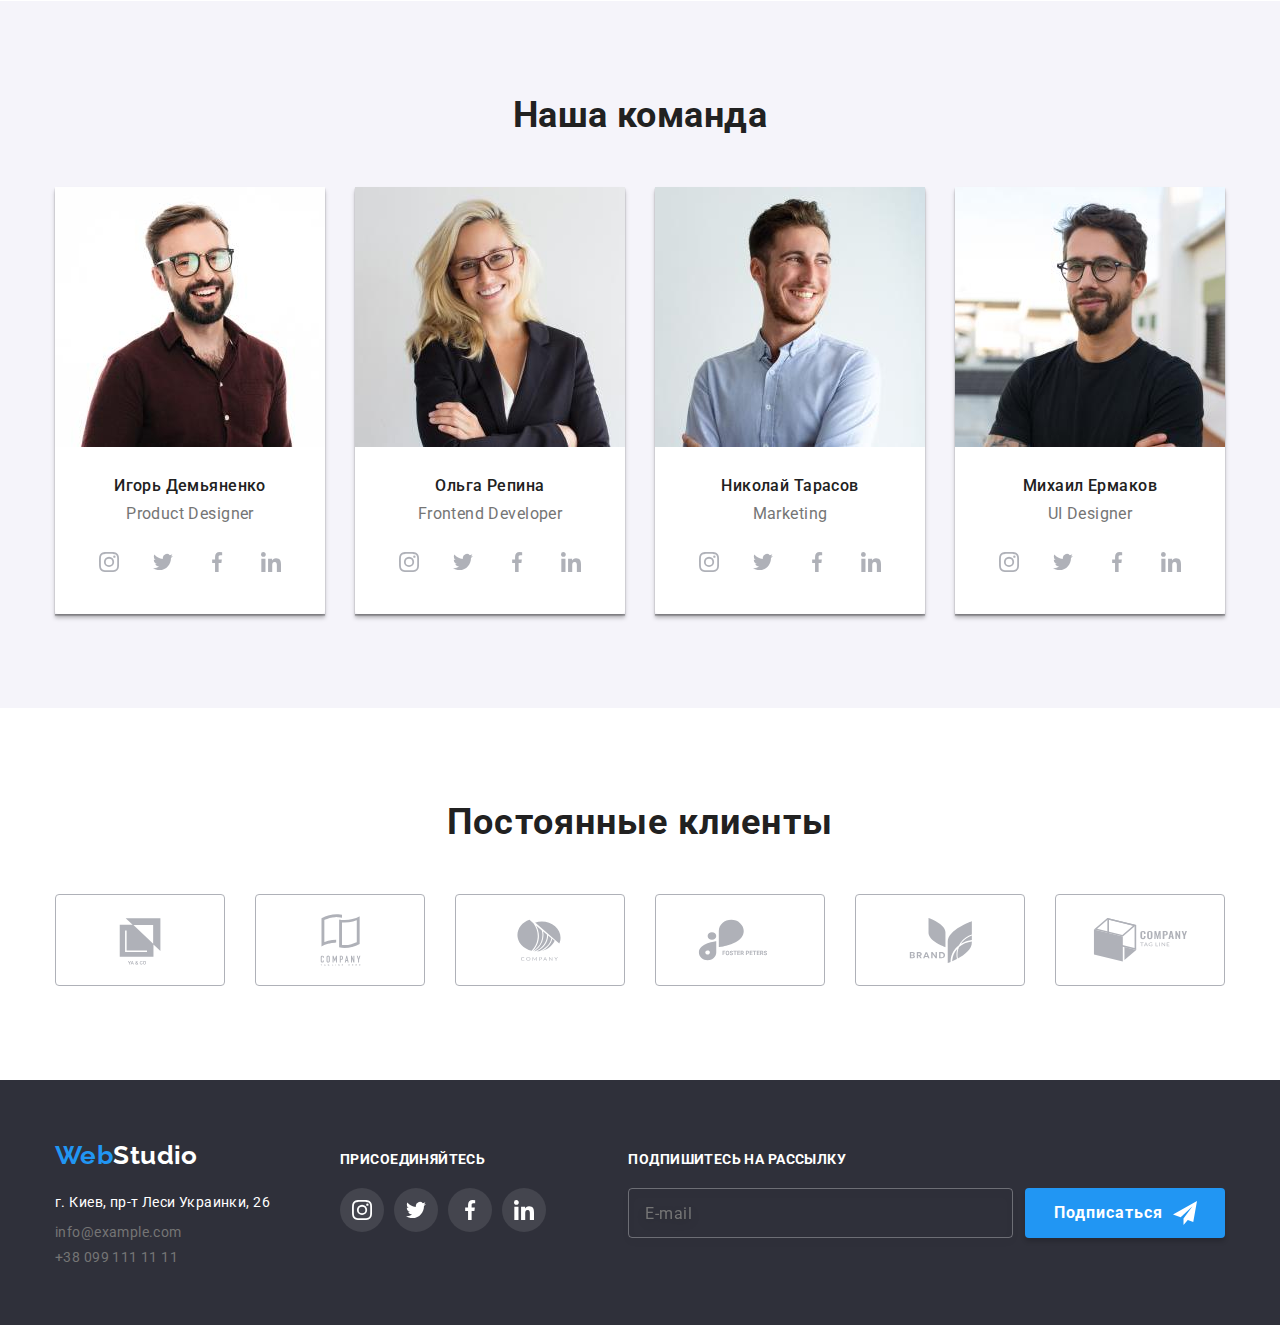
==== commit 4e07672d: "Переименовывает HTML классы по BEM" ====
--- a/index.html
+++ b/index.html
@@ -11,7 +11,7 @@
         />
         <link
             rel="stylesheet"
-            href="https://github.com/sindresorhus/modern-normalize/blob/main/modern-normalize.css"
+            href="https://cdnjs.cloudflare.com/ajax/libs/modern-normalize/1.1.0/modern-normalize.min.css"
         />
         <link rel="stylesheet" href="./css/styles.css" />
     </head>
@@ -20,39 +20,52 @@
         <!-- Хедер -->
         <header class="header">
             <div class="container">
-                <nav class="nav-container">
+                <nav class="navigation">
                     <a class="logo logo-header" href="./index.html">
                         Web<span>Studio</span>
                     </a>
                     <ul class="site-nav">
-                        <li class="item">
-                            <a class="link-nav current" href="./index.html"
+                        <li class="site-nav__item">
+                            <a
+                                class="site-nav__link current"
+                                href="./index.html"
                                 >Студия</a
                             >
                         </li>
-                        <li class="item">
-                            <a href="./portfolio.html" class="link-nav"
+                        <li class="site-nav__item">
+                            <a href="./portfolio.html" class="site-nav__link"
                                 >Портфолио</a
                             >
                         </li>
-                        <li class="item">
-                            <a href="" class="link-nav">Контакты</a>
+                        <li class="site-nav__item">
+                            <a href="" class="site-nav__link">Контакты</a>
                         </li>
                     </ul>
                 </nav>
 
-                <ul class="link">
-                    <li class="item">
-                        <a href="mailto:info@devstudio.com" class="address">
-                            <svg class="icons-header" width="16" height="12">
+                <ul class="contact-list">
+                    <li class="contact-list__item">
+                        <a
+                            href="mailto:info@devstudio.com"
+                            class="contact-list__link"
+                        >
+                            <svg
+                                class="contact-list__icon"
+                                width="16"
+                                height="12"
+                            >
                                 <use href="images/sprite.svg#mail-icon"></use>
                             </svg>
                             info@devstudio.com
                         </a>
                     </li>
-                    <li class="item">
-                        <a href="tel:+380961111111" class="address">
-                            <svg class="icons-header" width="10" height="16">
+                    <li class="contact-list__item">
+                        <a href="tel:+380961111111" class="contact-list__link">
+                            <svg
+                                class="contact-list__icon"
+                                width="10"
+                                height="16"
+                            >
                                 <use href="images/sprite.svg#phone-icon"></use>
                             </svg>
                             +38 096 111 11 11
@@ -64,14 +77,18 @@
 
         <main>
             <!-- Герой -->
-            <section class="hero section hero-bachroung">
-                <div class="container">
-                    <h1 class="hero-title">
+            <section class="section hero-section">
+                <div class="hero container">
+                    <h1 class="hero__title">
                         Эффективные решения
                         <br />
                         для вашего бизнеса
                     </h1>
-                    <button class="hero-button" type="button" data-modal-open>
+                    <button
+                        class="button hero__button"
+                        type="button"
+                        data-modal-open
+                    >
                         Заказать услугу
                     </button>
                 </div>
@@ -79,68 +96,74 @@
 
             <!-- Особенности -->
             <section class="section peculiarities">
-                <div class="container">
-                    <h2 class="visually-hidden">Наши преимущества</h2>
-                    <ul class="card-set">
-                        <li class="item">
-                            <svg
-                                class="icon-peculiarities"
+                <div class="peculiarities-container container">
+                    <h2 class="peculiarities-container__title visually-hidden">
+                        Наши преимущества
+                    </h2>
+                    <ul class="peculiarities-list">
+                        <li class="peculiarities-list__item">
+                            <svg
+                                class="peculiarities-list__icon"
                                 width="70"
                                 height="70"
                             >
                                 <use href="images/sprite.svg#antenna"></use>
                             </svg>
-                            <h3 class="peculiarities-title">
+                            <h3 class="peculiarities-list__title">
                                 Внимание к деталям
                             </h3>
-                            <p class="peculiarities-description">
+                            <p class="peculiarities-list__description">
                                 Идейные соображения, а также начало повседневной
                                 работы по формированию позиции.
                             </p>
                         </li>
 
-                        <li class="item">
-                            <svg
-                                class="icon-peculiarities"
+                        <li class="peculiarities-list__item">
+                            <svg
+                                class="peculiarities-list__icon"
                                 width="70"
                                 height="70"
                             >
                                 <use href="images/sprite.svg#clock"></use>
                             </svg>
-                            <h3 class="peculiarities-title">Пунктуальность</h3>
-                            <p class="peculiarities-description">
+                            <h3 class="peculiarities-list__title">
+                                Пунктуальность
+                            </h3>
+                            <p class="peculiarities-list__description">
                                 Задача организации, в особенности же рамки и
                                 место обучения кадров влечет за собой.
                             </p>
                         </li>
 
-                        <li class="item">
-                            <svg
-                                class="icon-peculiarities"
+                        <li class="peculiarities-list__item">
+                            <svg
+                                class="peculiarities-list__icon"
                                 width="70"
                                 height="70"
                             >
                                 <use href="images/sprite.svg#diagram"></use>
                             </svg>
-                            <h3 class="peculiarities-title">Планирование</h3>
-                            <p class="peculiarities-description">
+                            <h3 class="peculiarities-list__title">
+                                Планирование
+                            </h3>
+                            <p class="peculiarities-list__description">
                                 Равным образом консультация с широким активом в
                                 значительной степени обуславливает.
                             </p>
                         </li>
 
-                        <li class="item">
-                            <svg
-                                class="icon-peculiarities"
+                        <li class="peculiarities-list__item">
+                            <svg
+                                class="peculiarities-list__icon"
                                 width="70"
                                 height="70"
                             >
                                 <use href="images/sprite.svg#astronaut"></use>
                             </svg>
-                            <h3 class="peculiarities-title">
+                            <h3 class="peculiarities-list__title">
                                 Современные технологии
                             </h3>
-                            <p class="peculiarities-description">
+                            <p class="peculiarities-list__description">
                                 Значимость этих проблем настолько очевидна, что
                                 реализация плановых заданий.
                             </p>
@@ -150,61 +173,65 @@
             </section>
 
             <!-- Чем мы занимаемся -->
-            <section class="section our-work">
-                <div class="container">
-                    <h2 class="title-work">Чем мы занимаемся</h2>
-                    <ul class="work-card">
-                        <li class="item">
+            <section class="section">
+                <div class="our-work container">
+                    <h2 class="our-work__title">Чем мы занимаемся</h2>
+                    <ul class="task-list">
+                        <li class="task-list__item">
                             <img
                                 src="./images/box1.jpg"
                                 alt="написание кода"
                                 width="370"
                             />
-                            <p class="item-text">Десктопные приложения</p>
-                        </li>
-                        <li class="item">
+                            <p class="task-list__text">Десктопные приложения</p>
+                        </li>
+                        <li class="task-list__item">
                             <img
                                 src="./images/box2.jpg"
                                 alt="разработка мобильных приложений"
                                 width="370"
                             />
-                            <p class="item-text">Мобильные приложения</p>
-                        </li>
-                        <li class="item">
+                            <p class="task-list__text">Мобильные приложения</p>
+                        </li>
+                        <li class="task-list__item">
                             <img
                                 src="./images/box3.jpg"
                                 alt="дизайн"
                                 width="370"
                             />
-                            <p class="item-text">Дизайнерские решения</p>
+                            <p class="task-list__text">Дизайнерские решения</p>
                         </li>
                     </ul>
                 </div>
             </section>
 
             <!-- Наша команда -->
-            <section class="section our-team">
+            <section class="our-team section">
                 <div class="container">
-                    <h2 class="title-team">Наша команда</h2>
-                    <ul class="team-card">
-                        <li class="item">
+                    <h2 class="our-team__title">Наша команда</h2>
+                    <ul class="employee-cards">
+                        <li class="employee-cards__item">
                             <img
                                 src="./images/ighor-demyanenko.jpg"
                                 alt="Игорь Демьяненко"
                                 width="270"
                             />
-                            <div class="text-team">
-                                <h3 class="name">Игорь Демьяненко</h3>
-                                <p class="position">Product Designer</p>
-                                <ul class="icon-list">
-                                    <li class="icon-item">
-                                        <a
-                                            class="social-link-team"
+                            <div class="employee-cards__description">
+                                <h3 class="employee-cards__name">
+                                    Игорь Демьяненко
+                                </h3>
+                                <p class="employee-cards__position">
+                                    Product Designer
+                                </p>
+                                <ul class="employee-so-net">
+                                    <li class="employee-so-net__item">
+                                        <a
+                                            class="employee-so-net__link"
                                             href="https://www.instagram.com/challenge/?next=/"
                                             target="_blank"
                                         >
                                             <svg
-                                                class="icon-team"
+                                                class="employee-so-net__icon"
                                                 width="20"
                                                 height="20"
                                             >
@@ -214,14 +241,14 @@
                                             </svg>
                                         </a>
                                     </li>
-                                    <li class="icon-item">
-                                        <a
-                                            class="social-link-team"
+                                    <li class="employee-so-net__item">
+                                        <a
+                                            class="employee-so-net__link"
                                             href="https://twitter.com/?lang=ru"
                                             target="_blank"
                                         >
                                             <svg
-                                                class="icon-team"
+                                                class="employee-so-net__icon"
                                                 width="20"
                                                 height="20"
                                             >
@@ -231,14 +258,14 @@
                                             </svg>
                                         </a>
                                     </li>
-                                    <li class="icon-item">
-                                        <a
-                                            class="social-link-team"
+                                    <li class="employee-so-net__item">
+                                        <a
+                                            class="employee-so-net__link"
                                             href="https://www.facebook.com/"
                                             target="_blank"
                                         >
                                             <svg
-                                                class="icon-team"
+                                                class="employee-so-net__icon"
                                                 width="20"
                                                 height="20"
                                             >
@@ -248,14 +275,14 @@
                                             </svg>
                                         </a>
                                     </li>
-                                    <li class="icon-item">
-                                        <a
-                                            class="social-link-team"
+                                    <li class="employee-so-net__item">
+                                        <a
+                                            class="employee-so-net__link"
                                             href="https://www.linkedin.com/"
                                             target="_blank"
                                         >
                                             <svg
-                                                class="icon-team"
+                                                class="employee-so-net__icon"
                                                 width="20"
                                                 height="20"
                                             >
@@ -269,24 +296,28 @@
                             </div>
                         </li>
 
-                        <li class="item">
+                        <li class="employee-cards__item">
                             <img
                                 src="./images/olha-repina.jpg"
                                 alt="Ольга Репина"
                                 width="270"
                             />
-                            <div class="text-team">
-                                <h3 class="name">Ольга Репина</h3>
-                                <p class="position">Frontend Developer</p>
-                                <ul class="icon-list">
-                                    <li class="icon-item">
-                                        <a
-                                            class="social-link-team"
+                            <div class="employee-cards__description">
+                                <h3 class="employee-cards__name">
+                                    Ольга Репина
+                                </h3>
+                                <p class="employee-cards__position">
+                                    Frontend Developer
+                                </p>
+                                <ul class="employee-so-net">
+                                    <li class="employee-so-net__item">
+                                        <a
+                                            class="employee-so-net__link"
                                             href="https://www.instagram.com/challenge/?next=/"
                                             target="_blank"
                                         >
                                             <svg
-                                                class="icon-team"
+                                                class="employee-so-net__icon"
                                                 width="20"
                                                 height="20"
                                             >
@@ -296,14 +327,14 @@
                                             </svg>
                                         </a>
                                     </li>
-                                    <li class="icon-item">
-                                        <a
-                                            class="social-link-team"
+                                    <li class="employee-so-net__item">
+                                        <a
+                                            class="employee-so-net__link"
                                             href="https://twitter.com/?lang=ru"
                                             target="_blank"
                                         >
                                             <svg
-                                                class="icon-team"
+                                                class="employee-so-net__icon"
                                                 width="20"
                                                 height="20"
                                             >
@@ -313,14 +344,14 @@
                                             </svg>
                                         </a>
                                     </li>
-                                    <li class="icon-item">
-                                        <a
-                                            class="social-link-team"
+                                    <li class="employee-so-net__item">
+                                        <a
+                                            class="employee-so-net__link"
                                             href="https://www.facebook.com/"
                                             target="_blank"
                                         >
                                             <svg
-                                                class="icon-team"
+                                                class="employee-so-net__icon"
                                                 width="20"
                                                 height="20"
                                             >
@@ -330,14 +361,14 @@
                                             </svg>
                                         </a>
                                     </li>
-                                    <li class="icon-item">
-                                        <a
-                                            class="social-link-team"
+                                    <li class="employee-so-net__item">
+                                        <a
+                                            class="employee-so-net__link"
                                             href="https://www.linkedin.com/"
                                             target="_blank"
                                         >
                                             <svg
-                                                class="icon-team"
+                                                class="employee-so-net__icon"
                                                 width="20"
                                                 height="20"
                                             >
@@ -351,24 +382,28 @@
                             </div>
                         </li>
 
-                        <li class="item">
+                        <li class="employee-cards__item">
                             <img
                                 src="./images/nikolai-tarasov.jpg"
                                 alt="Николай Тарасов"
                                 width="270"
                             />
-                            <div class="text-team">
-                                <h3 class="name">Николай Тарасов</h3>
-                                <p class="position">Marketing</p>
-                                <ul class="icon-list">
-                                    <li class="icon-item">
-                                        <a
-                                            class="social-link-team"
+                            <div class="employee-cards__description">
+                                <h3 class="employee-cards__name">
+                                    Николай Тарасов
+                                </h3>
+                                <p class="employee-cards__position">
+                                    Marketing
+                                </p>
+                                <ul class="employee-so-net">
+                                    <li class="employee-so-net__item">
+                                        <a
+                                            class="employee-so-net__link"
                                             href="https://www.instagram.com/challenge/?next=/"
                                             target="_blank"
                                         >
                                             <svg
-                                                class="icon-team"
+                                                class="employee-so-net__icon"
                                                 width="20"
                                                 height="20"
                                             >
@@ -378,14 +413,14 @@
                                             </svg>
                                         </a>
                                     </li>
-                                    <li class="icon-item">
-                                        <a
-                                            class="social-link-team"
+                                    <li class="employee-so-net__item">
+                                        <a
+                                            class="employee-so-net__link"
                                             href="https://twitter.com/?lang=ru"
                                             target="_blank"
                                         >
                                             <svg
-                                                class="icon-team"
+                                                class="employee-so-net__icon"
                                                 width="20"
                                                 height="20"
                                             >
@@ -395,14 +430,14 @@
                                             </svg>
                                         </a>
                                     </li>
-                                    <li class="icon-item">
-                                        <a
-                                            class="social-link-team"
+                                    <li class="employee-so-net__item">
+                                        <a
+                                            class="employee-so-net__link"
                                             href="https://www.facebook.com/"
                                             target="_blank"
                                         >
                                             <svg
-                                                class="icon-team"
+                                                class="employee-so-net__icon"
                                                 width="20"
                                                 height="20"
                                             >
@@ -412,14 +447,14 @@
                                             </svg>
                                         </a>
                                     </li>
-                                    <li class="icon-item">
-                                        <a
-                                            class="social-link-team"
+                                    <li class="employee-so-net__item">
+                                        <a
+                                            class="employee-so-net__link"
                                             href="https://www.linkedin.com/"
                                             target="_blank"
                                         >
                                             <svg
-                                                class="icon-team"
+                                                class="employee-so-net__icon"
                                                 width="20"
                                                 height="20"
                                             >
@@ -433,24 +468,28 @@
                             </div>
                         </li>
 
-                        <li class="item">
+                        <li class="employee-cards__item">
                             <img
                                 src="./images/mihail-ermakov.jpg"
                                 alt="Михаил Ермаков"
                                 width="270"
                             />
-                            <div class="text-team">
-                                <h3 class="name">Михаил Ермаков</h3>
-                                <p class="position">UI Designer</p>
-                                <ul class="icon-list">
-                                    <li class="icon-item">
-                                        <a
-                                            class="social-link-team"
+                            <div class="employee-cards__description">
+                                <h3 class="employee-cards__name">
+                                    Михаил Ермаков
+                                </h3>
+                                <p class="employee-cards__position">
+                                    UI Designer
+                                </p>
+                                <ul class="employee-so-net">
+                                    <li class="employee-so-net__item">
+                                        <a
+                                            class="employee-so-net__link"
                                             href="https://www.instagram.com/challenge/?next=/"
                                             target="_blank"
                                         >
                                             <svg
-                                                class="icon-team"
+                                                class="employee-so-net__icon"
                                                 width="20"
                                                 height="20"
                                             >
@@ -460,14 +499,14 @@
                                             </svg>
                                         </a>
                                     </li>
-                                    <li class="icon-item">
-                                        <a
-                                            class="social-link-team"
+                                    <li class="employee-so-net__item">
+                                        <a
+                                            class="employee-so-net__link"
                                             href="https://twitter.com/?lang=ru"
                                             target="_blank"
                                         >
                                             <svg
-                                                class="icon-team"
+                                                class="employee-so-net__icon"
                                                 width="20"
                                                 height="20"
                                             >
@@ -477,14 +516,14 @@
                                             </svg>
                                         </a>
                                     </li>
-                                    <li class="icon-item">
-                                        <a
-                                            class="social-link-team"
+                                    <li class="employee-so-net__item">
+                                        <a
+                                            class="employee-so-net__link"
                                             href="https://www.facebook.com/"
                                             target="_blank"
                                         >
                                             <svg
-                                                class="icon-team"
+                                                class="employee-so-net__icon"
                                                 width="20"
                                                 height="20"
                                             >
@@ -494,14 +533,14 @@
                                             </svg>
                                         </a>
                                     </li>
-                                    <li class="icon-item">
-                                        <a
-                                            class="social-link-team"
+                                    <li class="employee-so-net__item">
+                                        <a
+                                            class="employee-so-net__link"
                                             href="https://www.linkedin.com/"
                                             target="_blank"
                                         >
                                             <svg
-                                                class="icon-team"
+                                                class="employee-so-net__icon"
                                                 width="20"
                                                 height="20"
                                             >
@@ -522,57 +561,81 @@
         <!-- Постоянные клиенты -->
 
         <section class="section">
-            <div class="container clients-container">
-                <h2 class="title-clients">Постоянные клиенты</h2>
+            <div class="clients container">
+                <h2 class="clients__title">Постоянные клиенты</h2>
                 <ul class="clients-list">
-                    <li class="clients-item">
-                        <a class="client-link" href="">
-                            <svg class="client-icon" width="106" height="60">
+                    <li class="clients-list__item">
+                        <a class="clients-list__link" href="">
+                            <svg
+                                class="clients-list__icon"
+                                width="106"
+                                height="60"
+                            >
                                 <use
                                     href="images/sprite.svg#client-logo-1"
                                 ></use>
                             </svg>
                         </a>
                     </li>
-                    <li class="clients-item">
-                        <a class="client-link" href="">
-                            <svg class="client-icon" width="106" height="60">
+                    <li class="clients-list__item">
+                        <a class="clients-list__link" href="">
+                            <svg
+                                class="clients-list__icon"
+                                width="106"
+                                height="60"
+                            >
                                 <use
                                     href="images/sprite.svg#client-logo-2"
                                 ></use>
                             </svg>
                         </a>
                     </li>
-                    <li class="clients-item">
-                        <a class="client-link" href="">
-                            <svg class="client-icon" width="106" height="60">
+                    <li class="clients-list__item">
+                        <a class="clients-list__link" href="">
+                            <svg
+                                class="clients-list__icon"
+                                width="106"
+                                height="60"
+                            >
                                 <use
                                     href="images/sprite.svg#client-logo-3"
                                 ></use>
                             </svg>
                         </a>
                     </li>
-                    <li class="clients-item">
-                        <a class="client-link" href="">
-                            <svg class="client-icon" width="106" height="60">
+                    <li class="clients-list__item">
+                        <a class="clients-list__link" href="">
+                            <svg
+                                class="clients-list__icon"
+                                width="106"
+                                height="60"
+                            >
                                 <use
                                     href="images/sprite.svg#client-logo-4"
                                 ></use>
                             </svg>
                         </a>
                     </li>
-                    <li class="clients-item">
-                        <a class="client-link" href="">
-                            <svg class="client-icon" width="106" height="60">
+                    <li class="clients-list__item">
+                        <a class="clients-list__link" href="">
+                            <svg
+                                class="clients-list__icon"
+                                width="106"
+                                height="60"
+                            >
                                 <use
                                     href="images/sprite.svg#client-logo-5"
                                 ></use>
                             </svg>
                         </a>
                     </li>
-                    <li class="clients-item">
-                        <a class="client-link" href="">
-                            <svg class="client-icon" width="106" height="60">
+                    <li class="clients-list__item">
+                        <a class="clients-list__link" href="">
+                            <svg
+                                class="clients-list__icon"
+                                width="106"
+                                height="60"
+                            >
                                 <use
                                     href="images/sprite.svg#client-logo-6"
                                 ></use>
@@ -585,31 +648,33 @@
 
         <!-- Футер -->
         <footer class="footer">
-            <div class="container footer-container">
-                <div class="address-block">
+            <div class="container">
+                <div class="">
                     <a class="logo-footer" href="./index.html">
                         Web<span>Studio</span>
                     </a>
                     <address>
-                        <ul class="footer-address">
-                            <li class="link-footer">
+                        <ul class="addresses">
+                            <li class="addresses__item">
                                 <a
                                     href="https://www.google.com.ua/maps/place/%D0%B1%D1%83%D0%BB.+%D0%9B%D0%B5%D1%81%D0%B8+%D0%A3%D0%BA%D1%80%D0%B0%D0%B8%D0%BD%D0%BA%D0%B8,+26,+%D0%9A%D0%B8%D0%B5%D0%B2,+02000/@50.4265294,30.5389544,17z/data=!4m13!1m7!3m6!1s0x40d4cf0e033ecbe9:0x57a4dffefec77da0!2z0LHRg9C7LiDQm9C10YHQuCDQo9C60YDQsNC40L3QutC4LCAyNiwg0JrQuNC10LIsIDAyMDAw!3b1!8m2!3d50.4265807!4d30.5383859!3m4!1s0x40d4cf0e033ecbe9:0x57a4dffefec77da0!8m2!3d50.4265807!4d30.5383859?hl=ru&authuser=0"
                                     target="_blank"
-                                    class="address-link"
+                                    class="addresses__link"
                                 >
                                     г. Киев, пр-т Леси Украинки, 26
                                 </a>
                             </li>
-                            <li class="link-footer">
+                            <li class="addresses__item">
                                 <a
                                     href="mailto:info@example.com"
-                                    class="address"
+                                    class="addresses__contact"
                                     >info@example.com</a
                                 >
                             </li>
-                            <li class="link-footer">
-                                <a href="tel:+380991111111" class="address"
+                            <li class="addresses__item">
+                                <a
+                                    href="tel:+380991111111"
+                                    class="addresses__contact"
                                     >+38 099 111 11 11</a
                                 >
                             </li>
@@ -617,52 +682,68 @@
                     </address>
                 </div>
                 <div class="social-block">
-                    <p class="subscribe-text">присоединяйтесь</p>
-                    <ul class="social-list">
-                        <li class="social-item">
+                    <p class="social-block__title">присоединяйтесь</p>
+                    <ul class="social-networks">
+                        <li class="social-networks__item">
                             <a
-                                class="social-link"
+                                class="social-networks__link"
                                 href="https://www.instagram.com/"
                                 target="_blank"
                             >
-                                <svg class="social-icon" width="20" height="20">
+                                <svg
+                                    class="social-networks__icon"
+                                    width="20"
+                                    height="20"
+                                >
                                     <use
                                         href="images/sprite.svg#instagram"
                                     ></use>
                                 </svg>
                             </a>
                         </li>
-                        <li class="social-item">
+                        <li class="social-networks__item">
                             <a
-                                class="social-link"
+                                class="social-networks__link"
                                 href="https://twitter.com/?lang=ru"
                                 target="_blank"
                             >
-                                <svg class="social-icon" width="20" height="20">
+                                <svg
+                                    class="social-networks__icon"
+                                    width="20"
+                                    height="20"
+                                >
                                     <use href="images/sprite.svg#twitter"></use>
                                 </svg>
                             </a>
                         </li>
-                        <li class="social-item">
+                        <li class="social-networks__item">
                             <a
-                                class="social-link"
+                                class="social-networks__link"
                                 href="https://www.facebook.com/"
                                 target="_blank"
                             >
-                                <svg class="social-icon" width="20" height="20">
+                                <svg
+                                    class="social-networks__icon"
+                                    width="20"
+                                    height="20"
+                                >
                                     <use
                                         href="images/sprite.svg#facebook"
                                     ></use>
                                 </svg>
                             </a>
                         </li>
-                        <li class="social-item">
+                        <li class="social-networks__item">
                             <a
-                                class="social-link"
+                                class="social-networks__link"
                                 href="https://www.linkedin.com/"
                                 target="_blank"
                             >
-                                <svg class="social-icon" width="20" height="20">
+                                <svg
+                                    class="social-networks__icon"
+                                    width="20"
+                                    height="20"
+                                >
                                     <use
                                         href="images/sprite.svg#linkedin"
                                     ></use>
@@ -671,18 +752,25 @@
                         </li>
                     </ul>
                 </div>
-                <form class="form-mail">
-                    <p class="subscribe-text">Подпишитесь на рассылку</p>
-                    <div class="form-block">
+                <form class="subscription-form">
+                    <p class="subscription-form__title">
+                        Подпишитесь на рассылку
+                    </p>
+                    <div class="subscription">
                         <input
+                            class="subscription__input"
                             type="text"
                             name="email"
                             id="email"
                             placeholder="E-mail"
                         />
-                        <button class="subscribe-btn" type="submit">
+                        <button class="button submit" type="submit">
                             Подписаться
-                            <svg class="telegram-icon" width="24" height="24">
+                            <svg
+                                class="button__icon telegram-icon"
+                                width="24"
+                                height="24"
+                            >
                                 <use href="images/sprite.svg#telegram"></use>
                             </svg>
                         </button>
@@ -695,24 +783,26 @@
         <div class="backdrop is-hidden" data-modal>
             <div class="modal">
                 <button class="close-button" type="button" data-modal-close>
-                    <svg class="close-icon">
+                    <svg class="close-button__icon">
                         <use href="images/sprite.svg#close-icon"></use>
                     </svg>
                 </button>
                 <form class="form">
-                    <p class="modal-text">
+                    <p class="form__title">
                         Оставьте свои данные, мы вам перезвоним
                     </p>
-                    <ul class="form-list">
-                        <li class="form-item">
-                            <label class="lable" for="name">Имя</label>
+                    <ul class="form-elements">
+                        <li class="form-elements__item">
+                            <label class="form-elements__lable" for="name"
+                                >Имя</label
+                            >
                             <input
-                                class="form-input"
+                                class="form-elements__input"
                                 type="text"
                                 name="name"
                                 id="name"
                             />
-                            <svg class="icon-form">
+                            <svg class="form-elements__icon">
                                 <use
                                     href="images/sprite.svg#name-icon"
                                     width="18"
@@ -720,15 +810,17 @@
                                 ></use>
                             </svg>
                         </li>
-                        <li class="form-item">
-                            <label class="lable" for="tel">Телефон</label>
+                        <li class="form-elements__item">
+                            <label class="form-elements__lable" for="tel"
+                                >Телефон</label
+                            >
                             <input
-                                class="form-input"
+                                class="form-elements__input"
                                 type="tel"
                                 name="tel"
                                 id="tel"
                             />
-                            <svg class="icon-form">
+                            <svg class="form-elements__icon">
                                 <use
                                     href="images/sprite.svg#black-tel-icon"
                                     width="18"
@@ -736,15 +828,15 @@
                                 ></use>
                             </svg>
                         </li>
-                        <li class="form-item">
+                        <li class="form-elements__item">
                             <label class="lable" for="mail">Почта</label>
                             <input
-                                class="form-input"
+                                class="form-elements__input"
                                 type="email"
                                 name="email"
                                 id="mail"
                             />
-                            <svg class="icon-form">
+                            <svg class="form-elements__icon">
                                 <use
                                     href="images/sprite.svg#black-email-icon"
                                     width="18"
@@ -752,12 +844,12 @@
                                 ></use>
                             </svg>
                         </li>
-                        <li class="form-item">
-                            <label class="lable" for="comment"
+                        <li class="form-elements__item">
+                            <label class="form-elements__lable" for="comment"
                                 >Комментарий</label
                             >
                             <textarea
-                                class="coment-form"
+                                class="form-elements__coment"
                                 name="comment"
                                 id="comment"
                                 cols="30"
@@ -767,9 +859,9 @@
                         </li>
                     </ul>
 
-                    <label class="lable lable-checkbox">
+                    <label class="checkbox form-elements__lable">
                         <input
-                            class="checkbox"
+                            class="checkbox__input"
                             type="checkbox"
                             name="checkbox"
                         /><svg class="checkbox-icon">
@@ -783,7 +875,9 @@
                             >Условия договора</a
                         ></label
                     >
-                    <button class="button-form" type="submit">Отправить</button>
+                    <button class="button button-form" type="submit">
+                        Отправить
+                    </button>
                 </form>
             </div>
         </div>
--- a/css/styles.css
+++ b/css/styles.css
@@ -67,6 +67,7 @@
 }
 
 .container {
+    display: flex;
     /* outline: 1px solid tomato; */
     box-sizing: border-box;
     width: 1200px;
@@ -90,7 +91,7 @@
     display: flex;
     align-items: center;
 }
-.nav-container {
+.navigation {
     display: flex;
 }
 
@@ -127,10 +128,10 @@
   */
 
 /* Применяется ко всему списку кроме последнего */
-.site-nav .item:not(:last-child) {
+.site-nav__item:not(:last-child) {
     margin-right: 50px;
 }
-.site-nav .link-nav {
+.site-nav__link {
     position: relative;
     padding-top: 20px;
     padding-bottom: 32px;
@@ -140,19 +141,19 @@
     line-height: 1.14;
     letter-spacing: 0.02em;
 }
-.site-nav .link-nav:hover,
-.site-nav .link-nav:focus {
+.site-nav__link:hover,
+.site-nav__link:focus {
     color: var(--accent-color);
     transition: color 250ms var(--animation-timing);
 }
 
-.site-nav .current {
+.current {
     color: var(--accent-color);
 }
 
 /* ---------- Подчеркивание меню ---------- */
 
-.link-nav::after {
+.site-nav__link::after {
     position: absolute;
     content: "";
     display: block;
@@ -172,22 +173,22 @@
 	transform: scaleX(1);
 } */
 
-.current.link-nav::after {
+.current::after {
     transform: scaleX(1);
 }
 
 /* ---------- Контакты ---------- */
-.link {
+.contact-list {
     display: flex;
     padding-left: 0px;
     margin-left: auto;
     align-items: center;
 }
-.link .item + .item {
+.contact-list__item + .contact-list__item {
     margin-left: 30px;
 }
 
-.link .address {
+.contact-list__link {
     display: block;
     color: var(--secondary-text-color);
     font-weight: 500;
@@ -195,26 +196,27 @@
     line-height: 1.14;
     letter-spacing: 0.02em;
 }
-.link .address:hover,
-.link .address:focus {
+.contact-list__link:hover,
+.contact-list__link:focus {
     color: var(--accent-color);
     transition: color 250ms var(--animation-timing);
 }
-.link .item {
-    display: flex;
-}
-.icons-header {
+.contact-list__item {
+    display: flex;
+}
+.contact-list__icon {
     margin-right: 10px;
     fill: currentColor;
 }
-.icons-header:hover,
-.icons-header:focus {
+.contact-list__icon:hover,
+.contact-list__icon:focus {
     fill: var(--accent-color);
 }
 /* ---------- СТУДИЯ ---------- */
 
 /* ---------- Герой ---------- */
-.hero {
+
+.hero-section {
     background-color: var(--background-footer-color);
     padding-top: 200px;
     padding-bottom: 200px;
@@ -229,8 +231,11 @@
     background-position: center;
     background-size: cover;
 }
-
-.hero-title {
+.hero {
+    display: block;
+}
+
+.hero__title {
     display: block;
     margin: 0;
 
@@ -244,7 +249,7 @@
 }
 
 /* ---------- Кнопка героя ---------- */
-.hero .hero-button {
+.hero__button {
     display: block;
     border: 0;
     border-radius: 4px;
@@ -269,62 +274,62 @@
 .peculiarities {
     padding-bottom: 0;
 }
-.peculiarities .container {
-    display: flex;
-    flex-wrap: wrap;
+.peculiarities-container {
+    display: flex;
     justify-content: center;
 }
-.hidden-title {
+/* .peculiarities-container__title {
     margin-left: auto;
     margin-right: auto;
-}
-.container .card-set {
+} */
+.peculiarities-list {
     display: flex;
     margin: 0 15px;
 }
-.peculiarities .item:not(:last-child) {
+.peculiarities-list__item:not(:last-child) {
     margin-right: 30px;
 }
 
-.peculiarities .peculiarities-title {
+.peculiarities-list__title {
     color: var(--title-color);
     font-weight: bold;
     line-height: 1.14;
     text-transform: uppercase;
     margin-top: 30px;
 }
-.peculiarities .peculiarities-description {
+.peculiarities-list__description {
     margin-top: 10px;
 
     color: var(--secondary-text-color);
     line-height: 1.71;
 }
-.icon-peculiarities {
+.peculiarities-list__icon {
+    box-sizing: content-box;
     padding: 25px 100px;
     border-radius: 4px;
     background-color: var(--secondary-background-color);
 }
 
 /* ---------- Чем мы занимаемся ---------- */
-.our-work .container {
-    display: flex;
+.our-work {
     flex-wrap: wrap;
 }
-.container .work-card {
-    display: flex;
-}
-.title-work {
+
+.our-work__title {
     margin-left: auto;
     margin-right: auto;
 }
-.work-card .item {
+.task-list {
+    display: flex;
+}
+.task-list__item {
     position: relative;
     margin-top: 50px;
 }
-.work-card .item:not(:last-child) {
+.task-list__item:not(:last-child) {
     margin-right: 30px;
 }
-.item-text {
+.task-list__text {
     position: absolute;
     left: 0;
     bottom: 0;
@@ -342,8 +347,8 @@
     color: var(--background-color);
     background-color: rgba(47, 48, 58, 0.8);
 }
-.our-work .title-work,
-.our-team .title-team {
+.our-work__title,
+.our-team__title {
     color: var(--title-color);
     font-weight: bold;
     font-size: 36px;
@@ -360,35 +365,35 @@
     display: flex;
     flex-wrap: wrap;
 }
-.container .title-team {
+.our-team__title {
     margin-left: auto;
     margin-right: auto;
 }
-.container .team-card {
+.employee-cards {
     display: flex;
     margin-top: 50px;
 }
-.team-card .item:not(:last-child) {
+.employee-cards__item:not(:last-child) {
     margin-right: 30px;
 }
-.team-card .item {
+.employee-cards__item {
     box-shadow: 0px 2px 1px 0px rgba(0, 0, 0, 0.2),
         0px 1px 1px 0px rgba(0, 0, 0, 0.14), 0px 4px 4px 0px rgba(0, 0, 0, 0.25);
 }
-.text-team {
+.employee-cards__description {
     padding-top: 30px;
     padding-bottom: 30px;
     border-radius: 0 0 4px 4px;
     background-color: var(--background-color);
 }
-.our-team .name {
+.employee-cards__name {
     color: var(--title-color);
     font-weight: 500;
     font-size: 16px;
     line-height: 1.18;
     text-align: center;
 }
-.our-team .position {
+.employee-cards__position {
     margin-top: 10px;
 
     color: var(--secondary-text-color);
@@ -396,11 +401,11 @@
     line-height: 1.18;
     text-align: center;
 }
-.icon-list {
+.employee-so-net {
     display: flex;
     margin: 16px 32px 0 32px;
 }
-.social-link-team {
+.employee-so-net__link {
     fill: var(--icon-color);
     display: block;
     box-sizing: border-box;
@@ -411,11 +416,11 @@
     border-radius: 50%;
 }
 
-.icon-item:not(:last-child) {
+.employee-so-net__item:not(:last-child) {
     margin-right: 10px;
 }
-.social-link-team:hover,
-.social-link-team:focus {
+.employee-so-net__link:hover,
+.employee-so-net__link:focus {
     background-color: var(--accent-color);
     fill: var(--background-color);
 
@@ -425,7 +430,10 @@
 
 /* ---------- Постоянные клиенты ---------- */
 
-.title-clients {
+.clients {
+    display: block;
+}
+.clients__title {
     margin-bottom: 50px;
     font-family: Roboto;
     font-style: normal;
@@ -439,10 +447,10 @@
     display: flex;
     justify-content: space-between;
 }
-.clients-item:not(:last-child) {
+.clients-list__item:not(:last-child) {
     margin-right: 30px;
 }
-.client-link {
+.clients-list__link {
     fill: var(--icon-color);
     display: block;
     box-sizing: border-box;
@@ -453,8 +461,8 @@
     border-radius: 4px;
     border: 1px solid var(--border-client-color);
 }
-.client-link:hover,
-.client-link:focus {
+.clients-list__link:hover,
+.clients-list__link:focus {
     border-color: var(--accent-color);
     fill: var(--accent-color);
 
@@ -465,25 +473,24 @@
 /* ---------- ПОРТФОЛИО ---------- */
 
 /* ---------- Фильтр ---------- */
-.project-buttons .container {
-    display: flex;
+.container {
     flex-wrap: wrap;
 }
 
-.buttons-container .buttons-list {
-    display: flex;
-    justify-content: center;
-}
 .buttons-container {
     padding-bottom: 16px;
     margin-left: auto;
     margin-right: auto;
 }
-
-.buttons-list .buttons-item:not(:last-child) {
+.filter {
+    display: flex;
+    justify-content: center;
+}
+
+.filter__item:not(:last-child) {
     margin-right: 8px;
 }
-.buttons-list .button {
+.filter-button {
     display: block;
     border: 0;
     border-radius: 4px;
@@ -498,8 +505,8 @@
     letter-spacing: 0.03em;
     cursor: pointer;
 }
-.buttons-list .button:hover,
-.buttons-list .button:focus {
+.filter-button:hover,
+.filter-button:focus {
     background-color: var(--accent-color);
     color: var(--background-color);
     box-shadow: 0px 2px 2px 0px rgba(0, 0, 0, 0.12),
@@ -511,34 +518,34 @@
 }
 
 /*---------- Проекты ---------- */
-.container .project-list {
+.project-list {
     display: flex;
     flex-wrap: wrap;
 
     margin-right: -30px;
 }
 
-.project-list .project-item {
+.project-list__item {
     margin-right: 30px;
     margin-top: 30px;
     flex-basis: calc(100% / 3 - 30px);
 }
-.project-link {
-    display: block;
-}
-.project-link:hover,
-.project-link:focus {
+.project-list__link {
+    display: block;
+}
+.project-list__link:hover,
+.project-list__link:focus {
     box-shadow: 1px 4px 6px 0px rgba(0, 0, 0, 0.16),
         0px 4px 4px 0px rgba(0, 0, 0, 0.06), 0px 1px 1px 0px rgba(0, 0, 0, 0.12);
 }
-.object-text {
+.project-data {
     border-left: 1px solid var(--border-portfolio-color);
     border-bottom: 1px solid var(--border-portfolio-color);
     border-right: 1px solid var(--border-portfolio-color);
     padding: 20px 24px;
 }
 
-.project-list .title {
+.project-data__title {
     color: var(--title-color);
     font-weight: bold;
     font-size: 18px;
@@ -546,7 +553,7 @@
     letter-spacing: 0.06em;
 }
 
-.project-list .meaning {
+.project-data__meaning {
     margin-top: 4px;
 
     color: var(--secondary-text-color);
@@ -575,11 +582,11 @@
 
     transition: transform 250ms var(--animation-timing);
 }
-.project-link:hover .project-img::before {
+.project-list__link:hover .project-img::before {
     transform: translateY(0);
 }
 
-.window-action {
+.meta {
     position: absolute;
     top: 0;
     left: 0;
@@ -590,11 +597,11 @@
     transition: transform 250ms var(--animation-timing);
 }
 
-.project-link:hover .window-action {
+.project-list__link:hover .meta {
     transform: translateY(0);
 }
 
-.window-action-text {
+.meta__text {
     font-size: 18px;
     line-height: 1.56;
     letter-spacing: 0.03em;
@@ -608,45 +615,43 @@
     padding-bottom: 60px;
     background-color: var(--background-footer-color);
 }
-.footer-container {
-    display: flex;
-}
+
 .logo-footer {
     display: block;
 }
-.footer-address {
+.logo-footer span {
+    color: var(--background-color);
+}
+.addresses {
     margin-top: 20px;
     margin-right: 70px;
 }
-.footer-address .link-footer:not(:first-child) {
+.addresses__item:not(:first-child) {
     margin-top: 9px;
 }
 
-.logo-footer span {
-    color: var(--background-color);
-}
-.address-link {
+.addresses__link {
     color: var(--background-color);
     font-style: normal;
     line-height: 1.71;
 }
-.address-link:hover,
-.address-link:focus {
+.addresses__contact-link:hover,
+.addresses__contact-link:focus {
     color: var(--accent-color);
     transition: color 250ms var(--animation-timing);
 }
-.footer .address {
+.addresses__contact {
     color: var(--secondary-text-color);
     font-style: normal;
     line-height: 1.71px;
 }
-.footer .address:hover,
-.footer .address:focus {
+.addresses__contact:hover,
+.addresses__contact:focus {
     color: var(--accent-color);
     transition: color 250ms var(--animation-timing);
 }
 
-.subscribe-text {
+.social-block__title {
     padding-top: 12px;
     color: var(--background-color);
 
@@ -655,12 +660,15 @@
     line-height: 1.14;
     text-transform: uppercase;
 }
-.social-list {
+.social-networks {
     display: flex;
     margin-top: 20px;
     margin-right: 70px;
 }
-.social-link {
+.social-networks__item:not(:last-child) {
+    margin-right: 10px;
+}
+.social-networks__link {
     display: block;
     box-sizing: border-box;
     background-color: var(--icon-bacground-color);
@@ -670,24 +678,33 @@
     border-radius: 50%;
 }
 
-.social-icon {
-    fill: var(--background-color);
-}
-.social-item:not(:last-child) {
-    margin-right: 10px;
-}
-.social-link:hover,
-.social-link:focus {
+.social-networks__link:hover,
+.social-networks__link:focus {
     background-color: var(--accent-color);
     transition: background-color 250ms var(--animation-timing);
 }
+.social-networks__icon {
+    fill: var(--background-color);
+}
 /* форма рассылки */
 
-.form-mail {
+.subscription-form {
     margin-left: auto;
 }
-
-.form-mail input {
+.subscription-form__title {
+    padding-top: 12px;
+    color: var(--background-color);
+
+    font-style: normal;
+    font-weight: bold;
+    line-height: 1.14;
+    text-transform: uppercase;
+}
+.subscription {
+    display: flex;
+}
+
+.subscription__input {
     box-sizing: border-box;
     width: 385px;
     height: 50px;
@@ -709,7 +726,7 @@
     color: rgba(255, 255, 255, 0.6);
 }
 
-.subscribe-btn {
+.submit {
     display: flex;
     flex-direction: row;
     padding: 10px 28px 10px 29px;
@@ -736,9 +753,7 @@
     margin-left: 10px;
     fill: var(--background-color);
 }
-.form-block {
-    display: flex;
-}
+
 /* ---------- Модальное окно ---------- */
 
 .backdrop {
@@ -793,7 +808,7 @@
     border: 1px solid rgba(0, 0, 0, 0.1);
     border-radius: 50%;
 }
-.close-icon {
+.close-button__icon {
     width: 18px;
     height: 18px;
 
@@ -804,35 +819,35 @@
     transition: fill 250ms var(--animation-timing);
 }
 
-.modal-text {
+.form__title {
     font-weight: bold;
     font-size: 20px;
     line-height: calc(23 / 20);
     text-align: center;
     letter-spacing: 0.03em;
 }
-.form-list {
+.form-elements {
     margin-top: 12px;
     display: flex;
     flex-direction: column;
 }
-.form-item {
+.form-elements__item {
     position: relative;
     display: flex;
     flex-direction: column;
 }
 
-.form-item:not(:first-child) {
+.form-elements__item:not(:first-child) {
     margin-top: 10px;
 }
 
-.lable {
+.form-elements__lable {
     font-size: 12px;
     line-height: calc(14 / 12);
     letter-spacing: 0.01em;
     color: var(--secondary-text-color);
 }
-.form-input {
+.form-elements__input {
     padding: 0;
     padding-left: 42px;
     margin-top: 4px;
@@ -841,16 +856,16 @@
     box-sizing: border-box;
     border-radius: 4px;
 }
-.form-input:focus + .icon-form {
+.form-elements__input:focus + .form-elements__icon {
     fill: var(--accent-color);
     transition: fill 250ms var(--animation-timing);
 }
-.form-input:focus-within {
+.form-elements__input:focus-within {
     border-color: var(--accent-color);
     transition: border-color 250ms var(--animation-timing);
     outline: none;
 }
-.icon-form {
+.form-elements__icon {
     position: absolute;
     display: block;
     left: 12px;
@@ -860,7 +875,7 @@
     height: 18px;
 }
 
-.coment-form {
+.form-elements__coment {
     height: 120px;
     padding: 12px 16px;
     margin-top: 4px;
@@ -875,16 +890,16 @@
     border-radius: 4px;
     resize: none;
 }
-.coment-form::placeholder {
+.form-elements__coment::placeholder {
     color: rgba(117, 117, 117, 0.5);
 }
 
-.coment-form:focus-within {
+.form-elements__coment:focus-within {
     border-color: var(--accent-color);
     transition: border-color 250ms var(--animation-timing);
     outline: none;
 }
-.lable-checkbox {
+.checkbox {
     display: flex;
     align-items: center;
     justify-content: center;
@@ -896,7 +911,7 @@
 
     color: var(--secondary-text-color);
 }
-.checkbox {
+.checkbox__input {
     -webkit-appearance: none;
     -moz-appearance: none;
     appearance: none;
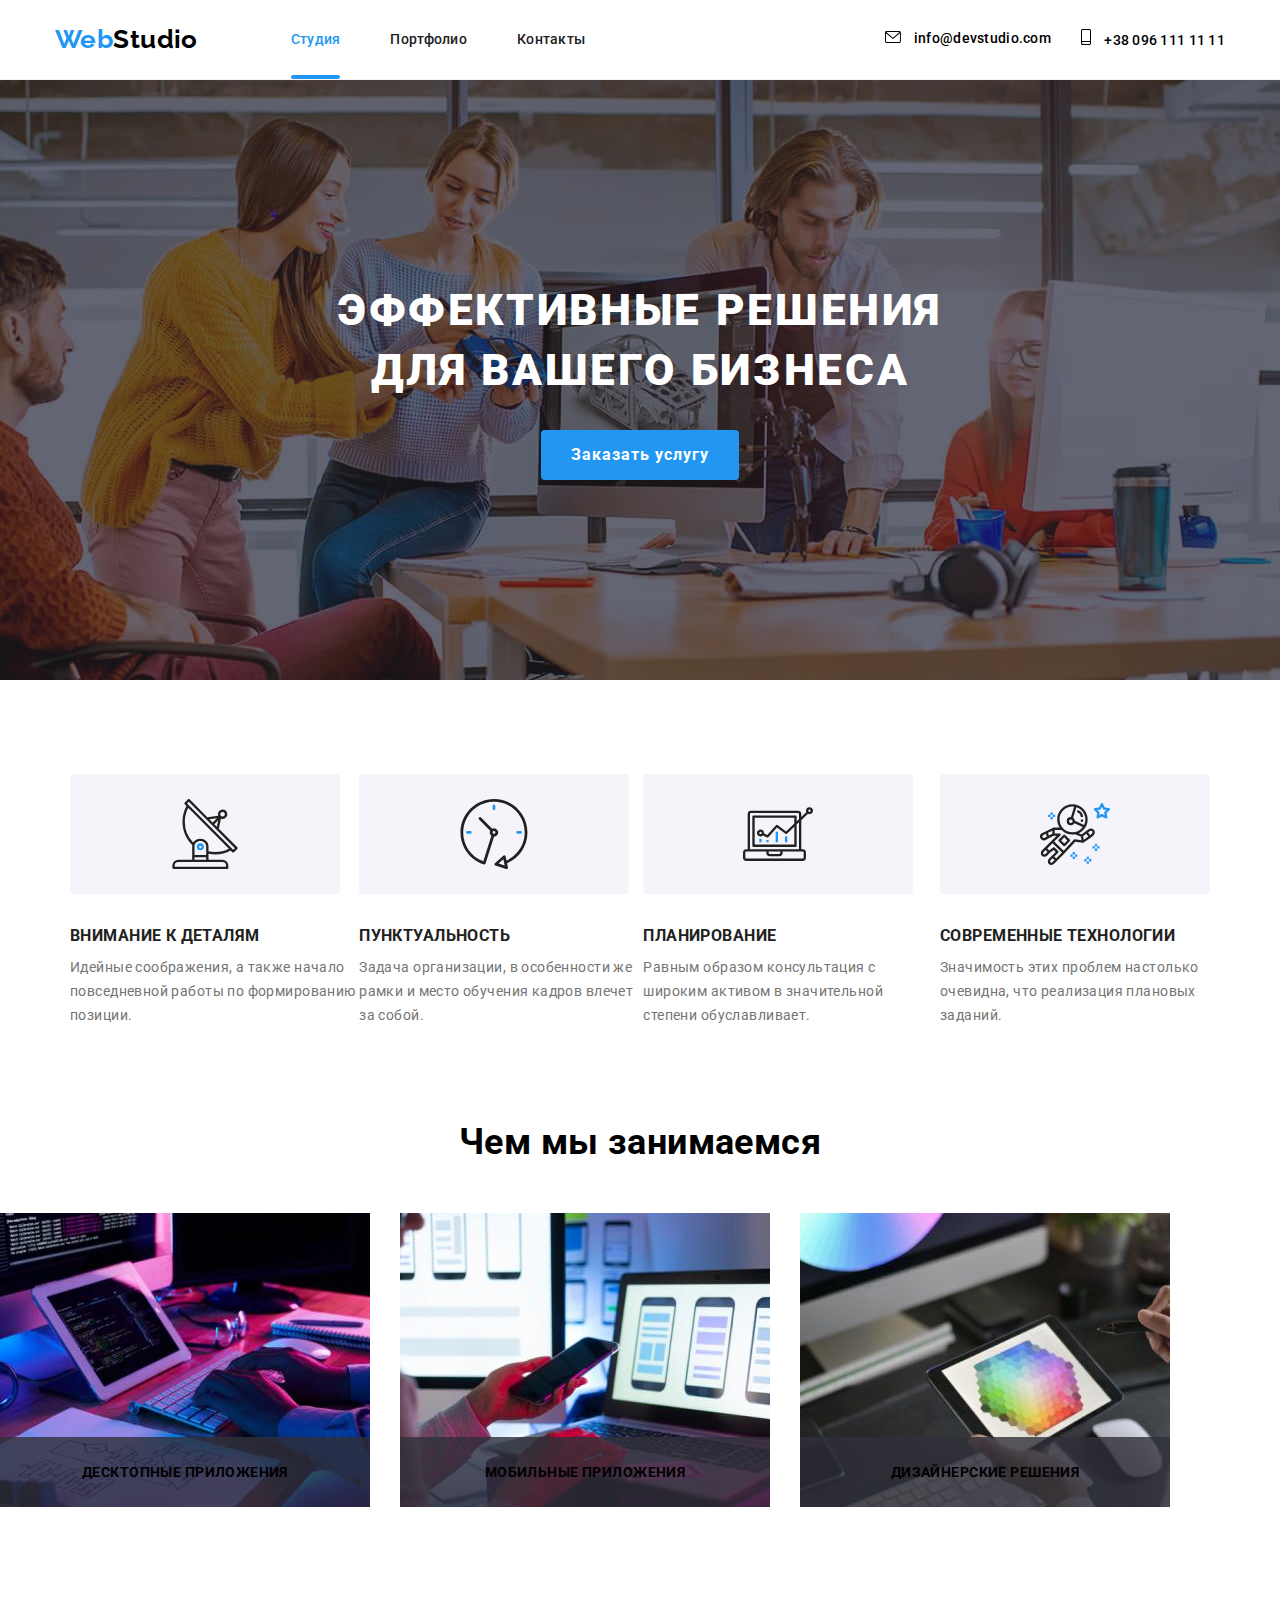
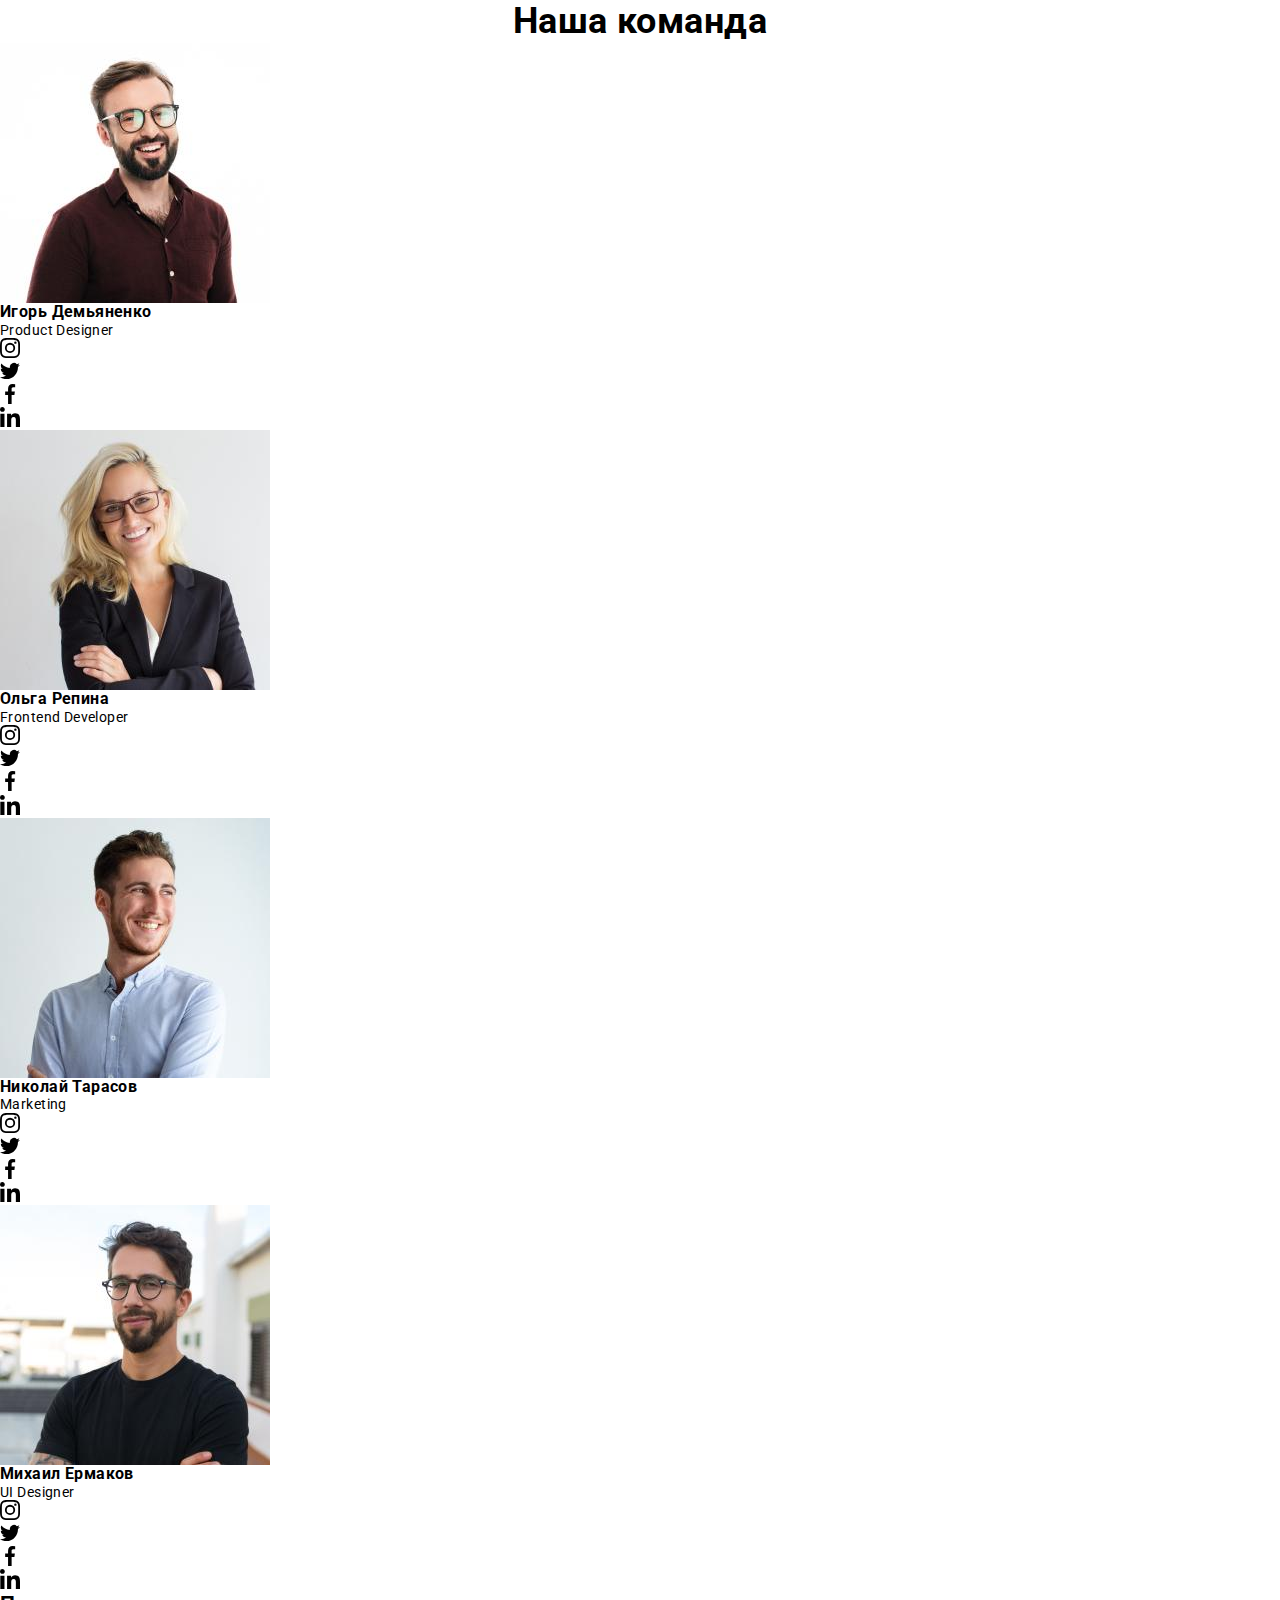
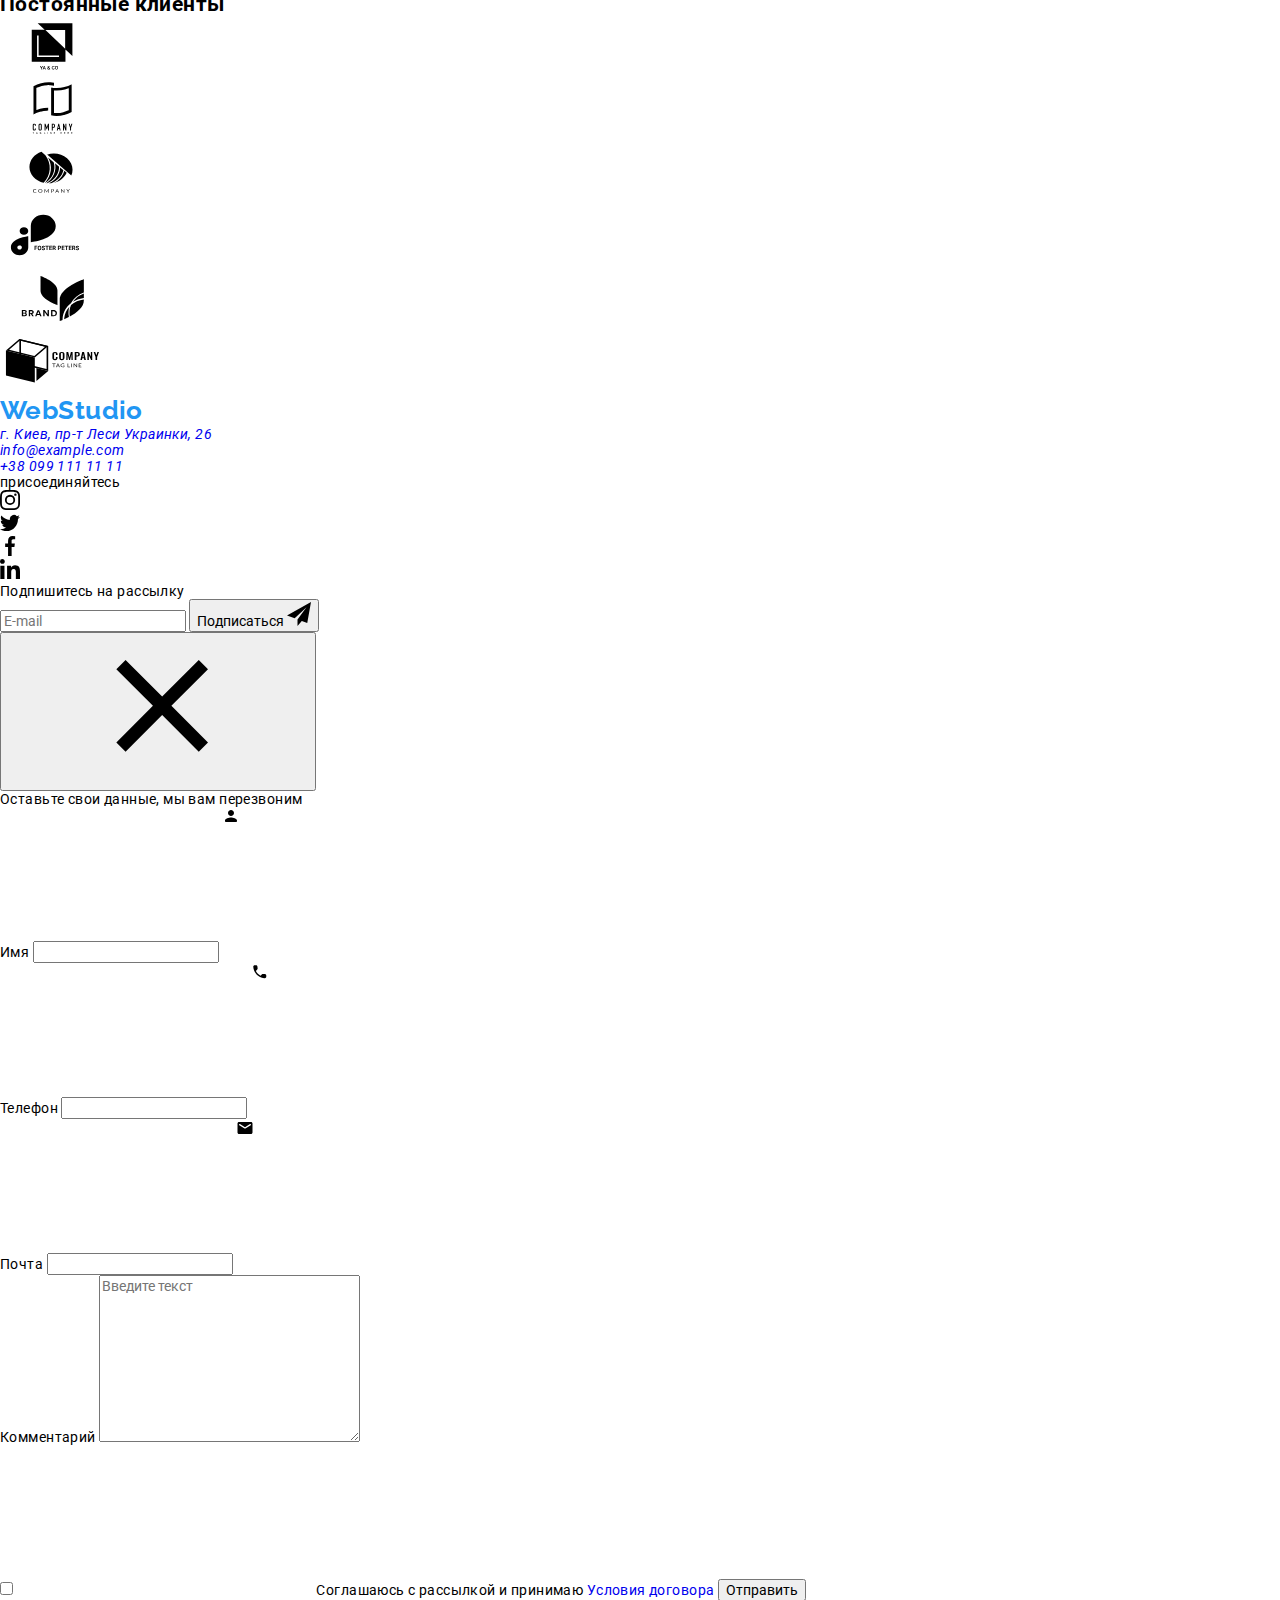
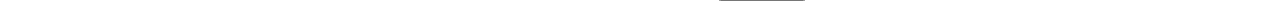
==== commit 1821db34: "Делает рефакторинг секций хедер и герой" ====
--- a/index.html
+++ b/index.html
@@ -13,13 +13,13 @@
             rel="stylesheet"
             href="https://cdnjs.cloudflare.com/ajax/libs/modern-normalize/1.1.0/modern-normalize.min.css"
         />
-        <link rel="stylesheet" href="./css/styles.css" />
+        <link rel="stylesheet" href="./css/main.min.css" />
     </head>
 
     <body>
         <!-- Хедер -->
-        <header class="header">
-            <div class="container">
+        <header class="header-section">
+            <div class="header-container">
                 <nav class="navigation">
                     <a class="logo logo-header" href="./index.html">
                         Web<span>Studio</span>
@@ -95,9 +95,9 @@
             </section>
 
             <!-- Особенности -->
-            <section class="section peculiarities">
+            <section class="section-peculiarities">
                 <div class="peculiarities-container container">
-                    <h2 class="peculiarities-container__title visually-hidden">
+                    <h2 class="peculiarities-container__title">
                         Наши преимущества
                     </h2>
                     <ul class="peculiarities-list">
@@ -173,7 +173,7 @@
             </section>
 
             <!-- Чем мы занимаемся -->
-            <section class="section">
+            <section class="our-work-section">
                 <div class="our-work container">
                     <h2 class="our-work__title">Чем мы занимаемся</h2>
                     <ul class="task-list">
--- a/css/main.min.css
+++ b/css/main.min.css
@@ -0,0 +1,2 @@
+body{background-color:var(--background-color);color:var(--title-color);font-family:Roboto, sans-serif;font-size:14px;letter-spacing:0.03em}ul{list-style:none;padding-left:0;margin:0}a{text-decoration:none}img{display:block;max-width:100%;height:auto}h1,h2,h3,h4,h5,h6,p{margin:0}.peculiarities-container__title{position:absolute;white-space:nowrap;width:1px;height:1px;overflow:hidden;border:0;padding:0;clip:rect(0 0 0 0);-webkit-clip-path:inset(50%);clip-path:inset(50%);margin:-1px}.hero__button{font-family:Roboto;font-weight:bold;font-size:16px;line-height:calc(30 / 16);-webkit-box-align:center;-ms-flex-align:center;align-items:center;text-align:center;letter-spacing:0.06em;color:#fff;background-color:#2196f3;cursor:pointer}.section-peculiarities,.our-work-section{padding-top:94px;padding-bottom:94px}.logo,.logo-footer{color:#2196f3;font-family:Raleway;font-style:normal;font-weight:bold;font-size:26px;line-height:1.19}.logo-header{display:block;margin-top:24px;margin-bottom:24px}.logo span{color:#000}.header-section{background-color:#fff;border-bottom:1px solid #f5f4fa}.header-container{display:-webkit-box;display:-ms-flexbox;display:flex;-webkit-box-sizing:border-box;box-sizing:border-box;width:1200px;padding-left:15px;padding-right:15px;margin-right:auto;margin-left:auto}.navigation{display:-webkit-box;display:-ms-flexbox;display:flex}.site-nav{display:-webkit-box;display:-ms-flexbox;display:flex;-webkit-box-align:center;-ms-flex-align:center;align-items:center;margin-left:93px}.site-nav__item:not(:last-child){margin-right:50px}.site-nav__link{position:relative;padding-top:20px;padding-bottom:32px;color:#212121;font-weight:500;font-size:14px;line-height:1.14;letter-spacing:0.02em}.site-nav__link:hover,.site-nav__link:focus{color:#2196f3;-webkit-transition:color 250ms cubic-bezier(0.4, 0, 0.2, 1);transition:color 250ms cubic-bezier(0.4, 0, 0.2, 1)}.current{color:#2196f3}.site-nav__link::after{position:absolute;content:"";display:block;width:100%;height:4px;left:0;bottom:0;border-radius:2px;background-color:#2196f3;-webkit-transform:scaleX(0);transform:scaleX(0)}.current::after{-webkit-transform:scaleX(1);transform:scaleX(1)}.contact-list{display:-webkit-box;display:-ms-flexbox;display:flex;padding-left:0px;margin-left:auto;-webkit-box-align:center;-ms-flex-align:center;align-items:center}.contact-list__item{display:-webkit-box;display:-ms-flexbox;display:flex}.contact-list__item+.contact-list__item{margin-left:30px}.contact-list__link{display:block;color:var(--secondary-text-color);font-weight:500;font-size:14px;line-height:1.14;letter-spacing:0.02em}.contact-list__link:hover,.contact-list__link:focus{color:#2196f3;-webkit-transition:color 250ms cubic-bezier(0.4, 0, 0.2, 1);transition:color 250ms cubic-bezier(0.4, 0, 0.2, 1)}.contact-list__icon{margin-right:10px;fill:currentColor}.contact-list__icon:hover,.contact-list__icon:focus{fill:#2196f3}.hero-section{background-color:#2f303a;padding-top:200px;padding-bottom:200px;background-image:-webkit-gradient(linear, left top, right top, from(rgba(47,48,58,0.4)), to(rgba(47,48,58,0.4))),url(../images/hero-img.jpg);background-image:linear-gradient(to right, rgba(47,48,58,0.4), rgba(47,48,58,0.4)),url(../images/hero-img.jpg);max-width:1600px;margin:0 auto 0 auto;background-position:center;background-size:cover}.hero{display:block}.hero__title{display:block;font-weight:900;font-size:44px;line-height:calc(60 / 44);text-align:center;letter-spacing:0.06em;text-transform:uppercase;color:#fff}.hero__button{display:block;border:0;border-radius:4px;padding:10px 30px;margin-top:30px;margin-left:auto;margin-right:auto}.section-peculiarities{padding-bottom:0}.peculiarities-container{display:-webkit-box;display:-ms-flexbox;display:flex;-webkit-box-sizing:border-box;box-sizing:border-box;width:1200px;padding-left:15px;padding-right:15px;margin-right:auto;margin-left:auto}.peculiarities-container__title{margin-left:auto;margin-right:auto}.peculiarities-list{display:-webkit-box;display:-ms-flexbox;display:flex;margin:0 15px}.peculiarities-list:not(:last-child){margin-right:30px}.peculiarities-list__title{color:#212121;font-weight:bold;line-height:1.14;text-transform:uppercase;margin-top:30px}.peculiarities-list__description{margin-top:10px;color:#757575;line-height:1.71}.peculiarities-list__icon{-webkit-box-sizing:content-box;box-sizing:content-box;padding:25px 100px;border-radius:4px;background-color:#f5f4fa}.our-work{-ms-flex-wrap:wrap;flex-wrap:wrap}.our-work__title{margin-left:auto;margin-right:auto}.task-list{display:-webkit-box;display:-ms-flexbox;display:flex}.task-list__item{position:relative;margin-top:50px}.task-list__item:not(:last-child){margin-right:30px}.task-list__text{position:absolute;left:0;bottom:0;display:-webkit-box;display:-ms-flexbox;display:flex;-webkit-box-pack:center;-ms-flex-pack:center;justify-content:center;-webkit-box-align:center;-ms-flex-align:center;align-items:center;font-weight:700;line-height:calc(16 / 14);text-transform:uppercase;width:100%;height:70px;color:var(--background-color);background-color:rgba(47,48,58,0.8)}.our-work__title,.our-team__title{color:var(--title-color);font-weight:bold;font-size:36px;line-height:1.16;text-align:center}
+/*# sourceMappingURL=main.min.css.map */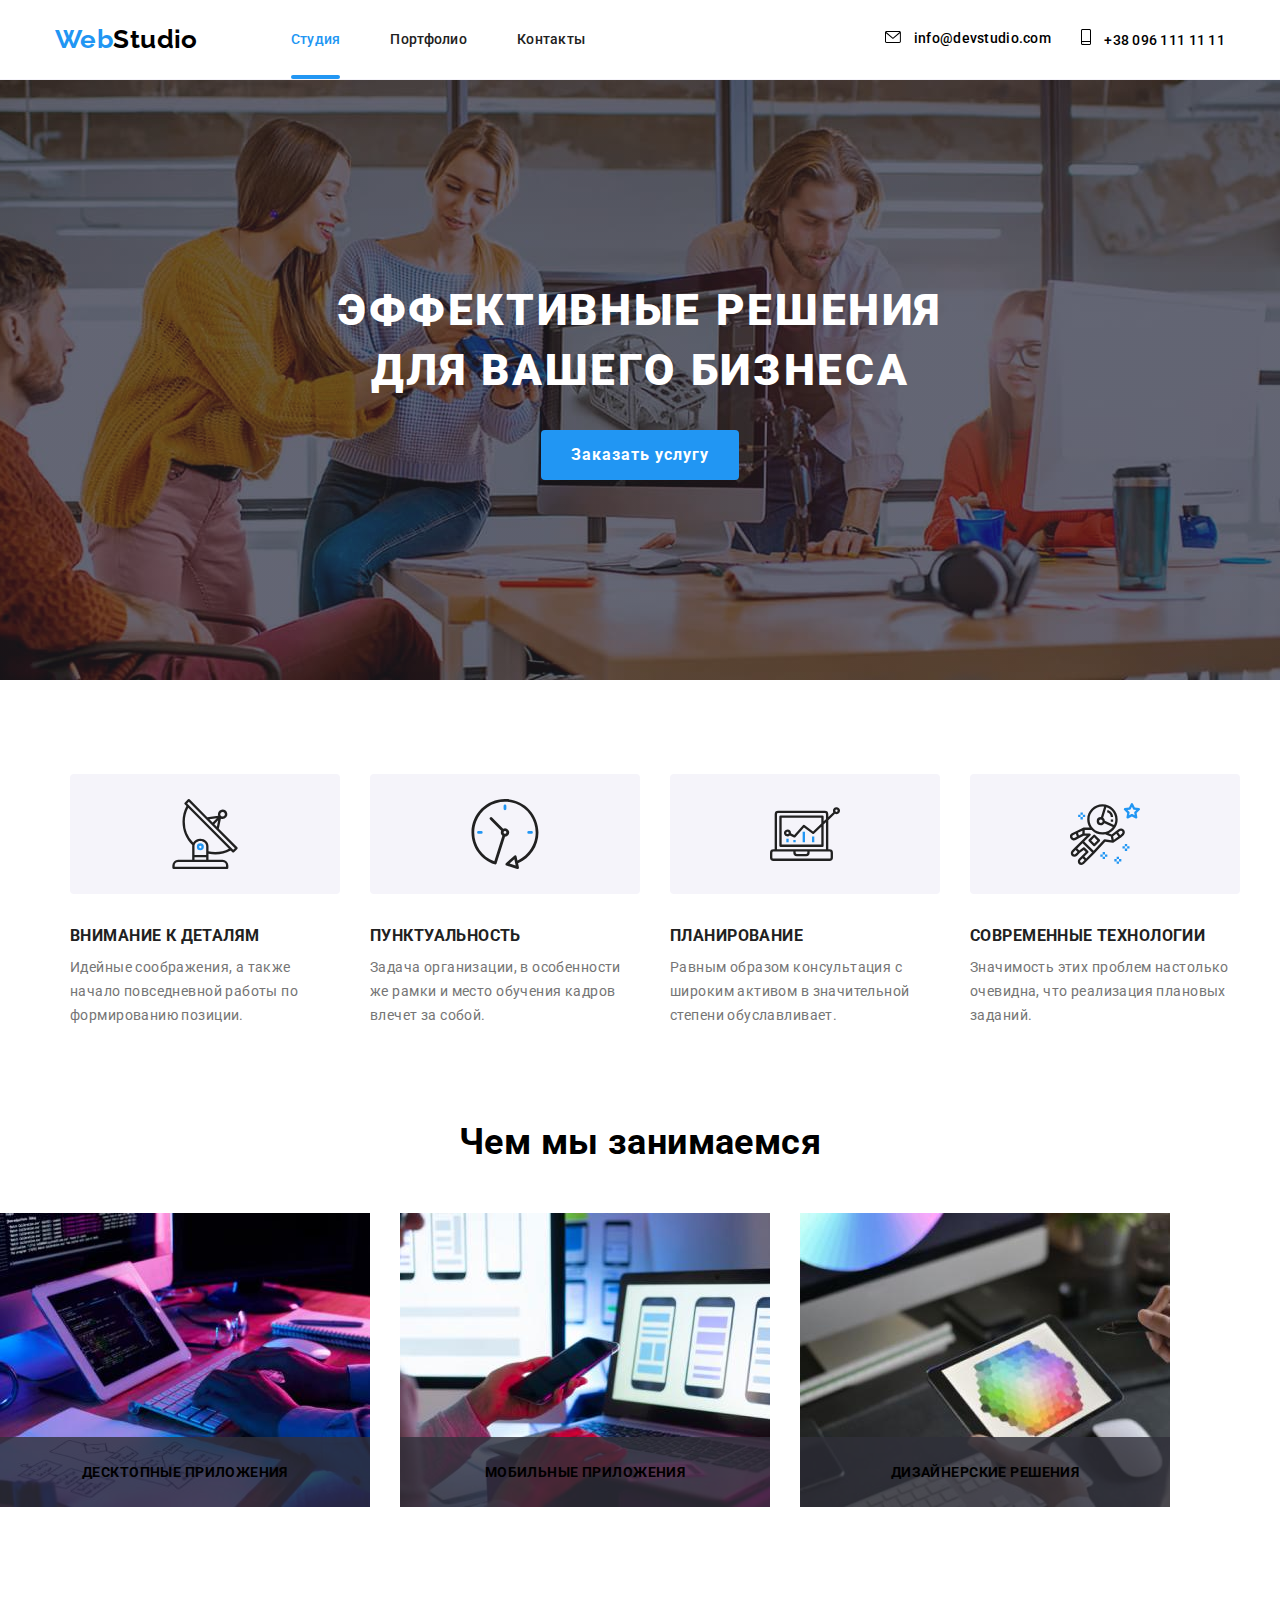
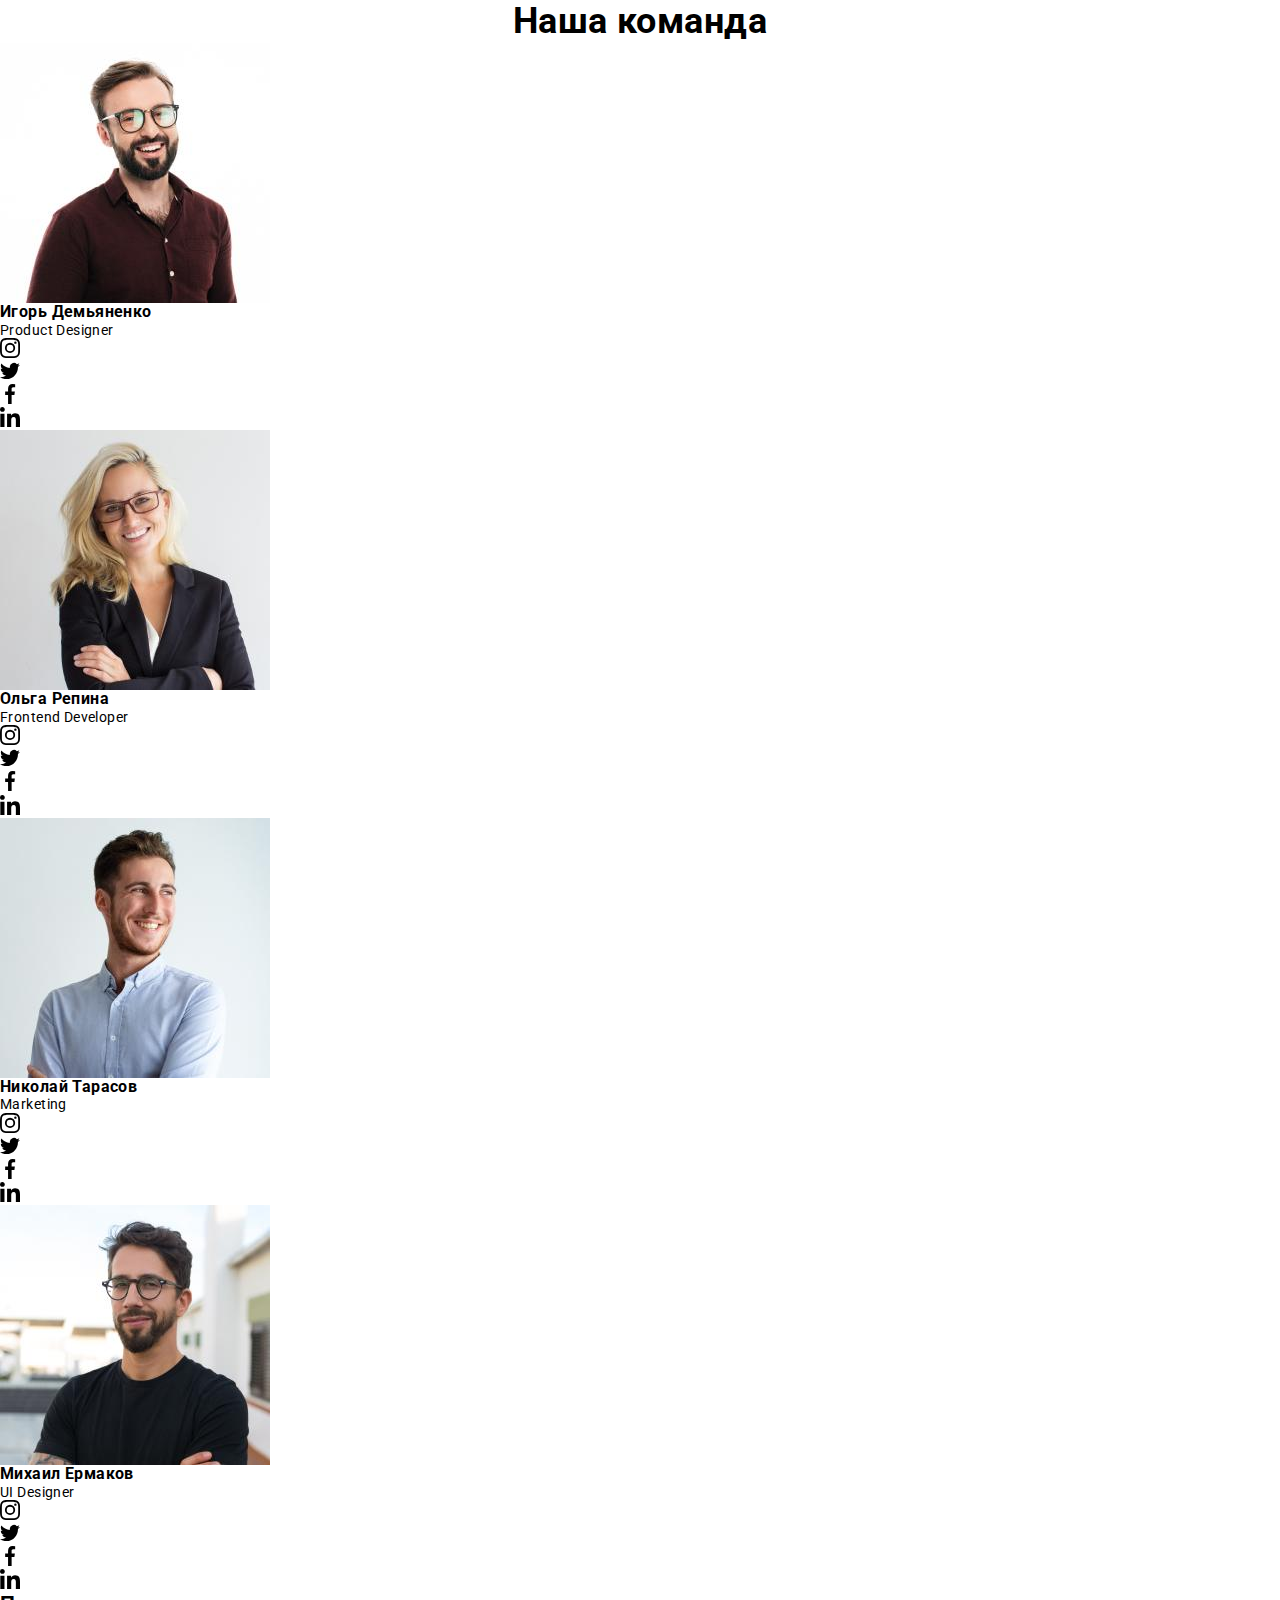
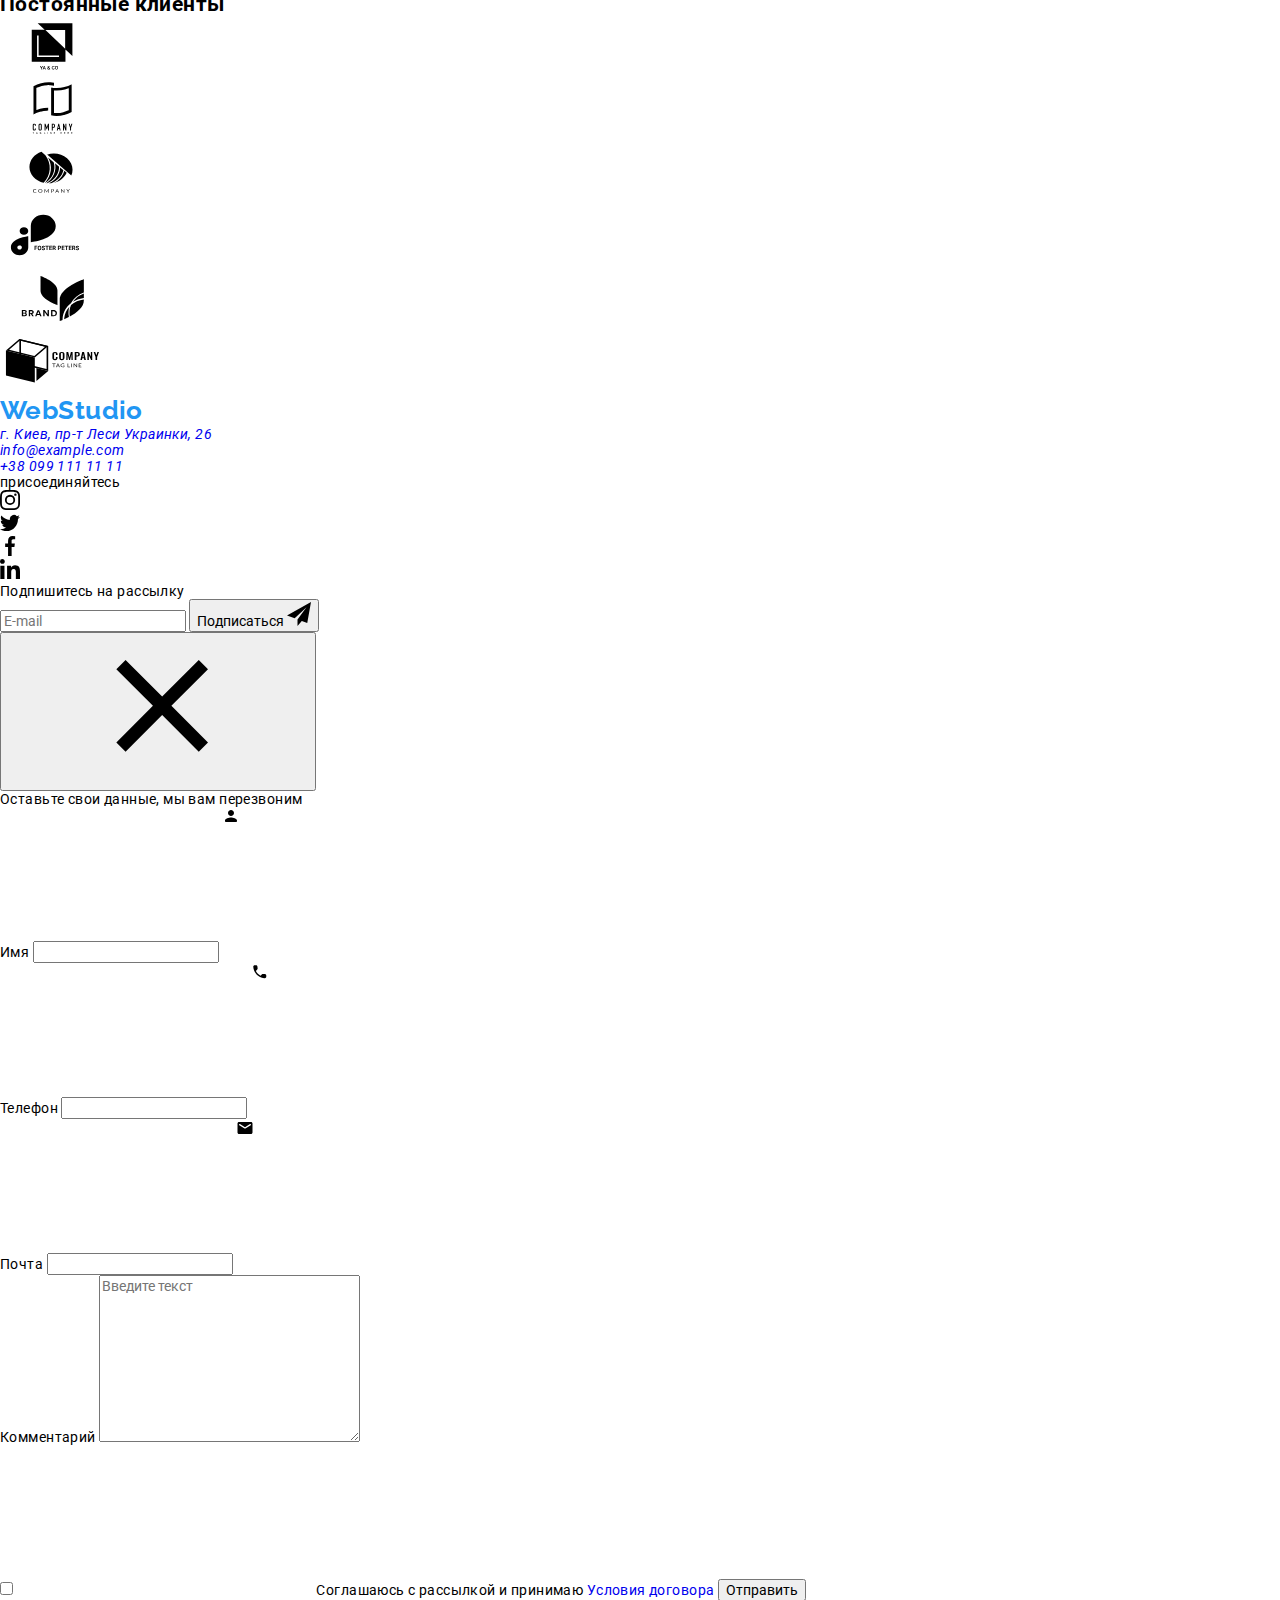
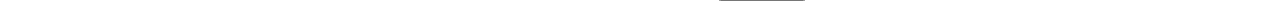
==== commit 67f5322a: "Делает рефакторинг секции Особенности" ====
--- a/index.html
+++ b/index.html
@@ -77,15 +77,15 @@
 
         <main>
             <!-- Герой -->
-            <section class="section hero-section">
-                <div class="hero container">
-                    <h1 class="hero__title">
+            <section class="hero-section">
+                <div class="hero-container">
+                    <h1 class="hero-container__title">
                         Эффективные решения
                         <br />
                         для вашего бизнеса
                     </h1>
                     <button
-                        class="button hero__button"
+                        class="button hero-button"
                         type="button"
                         data-modal-open
                     >
--- a/css/main.min.css
+++ b/css/main.min.css
@@ -1,2 +1,2 @@
-body{background-color:var(--background-color);color:var(--title-color);font-family:Roboto, sans-serif;font-size:14px;letter-spacing:0.03em}ul{list-style:none;padding-left:0;margin:0}a{text-decoration:none}img{display:block;max-width:100%;height:auto}h1,h2,h3,h4,h5,h6,p{margin:0}.peculiarities-container__title{position:absolute;white-space:nowrap;width:1px;height:1px;overflow:hidden;border:0;padding:0;clip:rect(0 0 0 0);-webkit-clip-path:inset(50%);clip-path:inset(50%);margin:-1px}.hero__button{font-family:Roboto;font-weight:bold;font-size:16px;line-height:calc(30 / 16);-webkit-box-align:center;-ms-flex-align:center;align-items:center;text-align:center;letter-spacing:0.06em;color:#fff;background-color:#2196f3;cursor:pointer}.section-peculiarities,.our-work-section{padding-top:94px;padding-bottom:94px}.logo,.logo-footer{color:#2196f3;font-family:Raleway;font-style:normal;font-weight:bold;font-size:26px;line-height:1.19}.logo-header{display:block;margin-top:24px;margin-bottom:24px}.logo span{color:#000}.header-section{background-color:#fff;border-bottom:1px solid #f5f4fa}.header-container{display:-webkit-box;display:-ms-flexbox;display:flex;-webkit-box-sizing:border-box;box-sizing:border-box;width:1200px;padding-left:15px;padding-right:15px;margin-right:auto;margin-left:auto}.navigation{display:-webkit-box;display:-ms-flexbox;display:flex}.site-nav{display:-webkit-box;display:-ms-flexbox;display:flex;-webkit-box-align:center;-ms-flex-align:center;align-items:center;margin-left:93px}.site-nav__item:not(:last-child){margin-right:50px}.site-nav__link{position:relative;padding-top:20px;padding-bottom:32px;color:#212121;font-weight:500;font-size:14px;line-height:1.14;letter-spacing:0.02em}.site-nav__link:hover,.site-nav__link:focus{color:#2196f3;-webkit-transition:color 250ms cubic-bezier(0.4, 0, 0.2, 1);transition:color 250ms cubic-bezier(0.4, 0, 0.2, 1)}.current{color:#2196f3}.site-nav__link::after{position:absolute;content:"";display:block;width:100%;height:4px;left:0;bottom:0;border-radius:2px;background-color:#2196f3;-webkit-transform:scaleX(0);transform:scaleX(0)}.current::after{-webkit-transform:scaleX(1);transform:scaleX(1)}.contact-list{display:-webkit-box;display:-ms-flexbox;display:flex;padding-left:0px;margin-left:auto;-webkit-box-align:center;-ms-flex-align:center;align-items:center}.contact-list__item{display:-webkit-box;display:-ms-flexbox;display:flex}.contact-list__item+.contact-list__item{margin-left:30px}.contact-list__link{display:block;color:var(--secondary-text-color);font-weight:500;font-size:14px;line-height:1.14;letter-spacing:0.02em}.contact-list__link:hover,.contact-list__link:focus{color:#2196f3;-webkit-transition:color 250ms cubic-bezier(0.4, 0, 0.2, 1);transition:color 250ms cubic-bezier(0.4, 0, 0.2, 1)}.contact-list__icon{margin-right:10px;fill:currentColor}.contact-list__icon:hover,.contact-list__icon:focus{fill:#2196f3}.hero-section{background-color:#2f303a;padding-top:200px;padding-bottom:200px;background-image:-webkit-gradient(linear, left top, right top, from(rgba(47,48,58,0.4)), to(rgba(47,48,58,0.4))),url(../images/hero-img.jpg);background-image:linear-gradient(to right, rgba(47,48,58,0.4), rgba(47,48,58,0.4)),url(../images/hero-img.jpg);max-width:1600px;margin:0 auto 0 auto;background-position:center;background-size:cover}.hero{display:block}.hero__title{display:block;font-weight:900;font-size:44px;line-height:calc(60 / 44);text-align:center;letter-spacing:0.06em;text-transform:uppercase;color:#fff}.hero__button{display:block;border:0;border-radius:4px;padding:10px 30px;margin-top:30px;margin-left:auto;margin-right:auto}.section-peculiarities{padding-bottom:0}.peculiarities-container{display:-webkit-box;display:-ms-flexbox;display:flex;-webkit-box-sizing:border-box;box-sizing:border-box;width:1200px;padding-left:15px;padding-right:15px;margin-right:auto;margin-left:auto}.peculiarities-container__title{margin-left:auto;margin-right:auto}.peculiarities-list{display:-webkit-box;display:-ms-flexbox;display:flex;margin:0 15px}.peculiarities-list:not(:last-child){margin-right:30px}.peculiarities-list__title{color:#212121;font-weight:bold;line-height:1.14;text-transform:uppercase;margin-top:30px}.peculiarities-list__description{margin-top:10px;color:#757575;line-height:1.71}.peculiarities-list__icon{-webkit-box-sizing:content-box;box-sizing:content-box;padding:25px 100px;border-radius:4px;background-color:#f5f4fa}.our-work{-ms-flex-wrap:wrap;flex-wrap:wrap}.our-work__title{margin-left:auto;margin-right:auto}.task-list{display:-webkit-box;display:-ms-flexbox;display:flex}.task-list__item{position:relative;margin-top:50px}.task-list__item:not(:last-child){margin-right:30px}.task-list__text{position:absolute;left:0;bottom:0;display:-webkit-box;display:-ms-flexbox;display:flex;-webkit-box-pack:center;-ms-flex-pack:center;justify-content:center;-webkit-box-align:center;-ms-flex-align:center;align-items:center;font-weight:700;line-height:calc(16 / 14);text-transform:uppercase;width:100%;height:70px;color:var(--background-color);background-color:rgba(47,48,58,0.8)}.our-work__title,.our-team__title{color:var(--title-color);font-weight:bold;font-size:36px;line-height:1.16;text-align:center}
+body{background-color:var(--background-color);color:var(--title-color);font-family:Roboto, sans-serif;font-size:14px;letter-spacing:0.03em}ul{list-style:none;padding-left:0;margin:0}a{text-decoration:none}img{display:block;max-width:100%;height:auto}h1,h2,h3,h4,h5,h6,p{margin:0}.peculiarities-container__title{position:absolute;white-space:nowrap;width:1px;height:1px;overflow:hidden;border:0;padding:0;clip:rect(0 0 0 0);-webkit-clip-path:inset(50%);clip-path:inset(50%);margin:-1px}.hero-button{font-family:Roboto;font-weight:bold;font-size:16px;line-height:calc(30 / 16);-webkit-box-align:center;-ms-flex-align:center;align-items:center;text-align:center;letter-spacing:0.06em;color:#fff;background-color:#2196f3;cursor:pointer}.section-peculiarities,.our-work-section{padding-top:94px;padding-bottom:94px}.logo,.logo-footer{color:#2196f3;font-family:Raleway;font-style:normal;font-weight:bold;font-size:26px;line-height:1.19}.logo-header{display:block;margin-top:24px;margin-bottom:24px}.logo span{color:#000}.header-section{background-color:#fff;border-bottom:1px solid #f5f4fa}.header-container{display:-webkit-box;display:-ms-flexbox;display:flex;-webkit-box-sizing:border-box;box-sizing:border-box;width:1200px;padding-left:15px;padding-right:15px;margin-right:auto;margin-left:auto}.navigation{display:-webkit-box;display:-ms-flexbox;display:flex}.site-nav{display:-webkit-box;display:-ms-flexbox;display:flex;-webkit-box-align:center;-ms-flex-align:center;align-items:center;margin-left:93px}.site-nav__item:not(:last-child){margin-right:50px}.site-nav__link{position:relative;padding-top:20px;padding-bottom:32px;color:#212121;font-weight:500;font-size:14px;line-height:1.14;letter-spacing:0.02em}.site-nav__link:hover,.site-nav__link:focus{color:#2196f3;-webkit-transition:color 250ms cubic-bezier(0.4, 0, 0.2, 1);transition:color 250ms cubic-bezier(0.4, 0, 0.2, 1)}.current{color:#2196f3}.site-nav__link::after{position:absolute;content:"";display:block;width:100%;height:4px;left:0;bottom:0;border-radius:2px;background-color:#2196f3;-webkit-transform:scaleX(0);transform:scaleX(0)}.current::after{-webkit-transform:scaleX(1);transform:scaleX(1)}.contact-list{display:-webkit-box;display:-ms-flexbox;display:flex;padding-left:0px;margin-left:auto;-webkit-box-align:center;-ms-flex-align:center;align-items:center}.contact-list__item{display:-webkit-box;display:-ms-flexbox;display:flex}.contact-list__item+.contact-list__item{margin-left:30px}.contact-list__link{display:block;color:var(--secondary-text-color);font-weight:500;font-size:14px;line-height:1.14;letter-spacing:0.02em}.contact-list__link:hover,.contact-list__link:focus{color:#2196f3;-webkit-transition:color 250ms cubic-bezier(0.4, 0, 0.2, 1);transition:color 250ms cubic-bezier(0.4, 0, 0.2, 1)}.contact-list__icon{margin-right:10px;fill:currentColor}.contact-list__icon:hover,.contact-list__icon:focus{fill:#2196f3}.hero-section{background-color:#2f303a;padding-top:200px;padding-bottom:200px;background-image:-webkit-gradient(linear, left top, right top, from(rgba(47,48,58,0.4)), to(rgba(47,48,58,0.4))),url(../images/hero-img.jpg);background-image:linear-gradient(to right, rgba(47,48,58,0.4), rgba(47,48,58,0.4)),url(../images/hero-img.jpg);max-width:1600px;margin:0 auto 0 auto;background-position:center;background-size:cover}.hero-container{display:block}.hero-container__title{display:block;font-weight:900;font-size:44px;line-height:calc(60 / 44);text-align:center;letter-spacing:0.06em;text-transform:uppercase;color:#fff}.hero-button{display:block;border:0;border-radius:4px;padding:10px 30px;margin-top:30px;margin-left:auto;margin-right:auto}.section-peculiarities{padding-bottom:0}.peculiarities-container{display:-webkit-box;display:-ms-flexbox;display:flex;-webkit-box-sizing:border-box;box-sizing:border-box;width:1200px;padding-left:15px;padding-right:15px;margin-right:auto;margin-left:auto}.peculiarities-container__title{margin-left:auto;margin-right:auto}.peculiarities-list{display:-webkit-box;display:-ms-flexbox;display:flex;margin:0 15px}.peculiarities-list__item:not(:last-child){margin-right:30px}.peculiarities-list__title{color:#212121;font-weight:bold;line-height:1.14;text-transform:uppercase;margin-top:30px}.peculiarities-list__description{margin-top:10px;color:#757575;line-height:1.71}.peculiarities-list__icon{-webkit-box-sizing:content-box;box-sizing:content-box;padding:25px 100px;border-radius:4px;background-color:#f5f4fa}.our-work{-ms-flex-wrap:wrap;flex-wrap:wrap}.our-work__title{margin-left:auto;margin-right:auto}.task-list{display:-webkit-box;display:-ms-flexbox;display:flex}.task-list__item{position:relative;margin-top:50px}.task-list__item:not(:last-child){margin-right:30px}.task-list__text{position:absolute;left:0;bottom:0;display:-webkit-box;display:-ms-flexbox;display:flex;-webkit-box-pack:center;-ms-flex-pack:center;justify-content:center;-webkit-box-align:center;-ms-flex-align:center;align-items:center;font-weight:700;line-height:calc(16 / 14);text-transform:uppercase;width:100%;height:70px;color:var(--background-color);background-color:rgba(47,48,58,0.8)}.our-work__title,.our-team__title{color:var(--title-color);font-weight:bold;font-size:36px;line-height:1.16;text-align:center}
 /*# sourceMappingURL=main.min.css.map */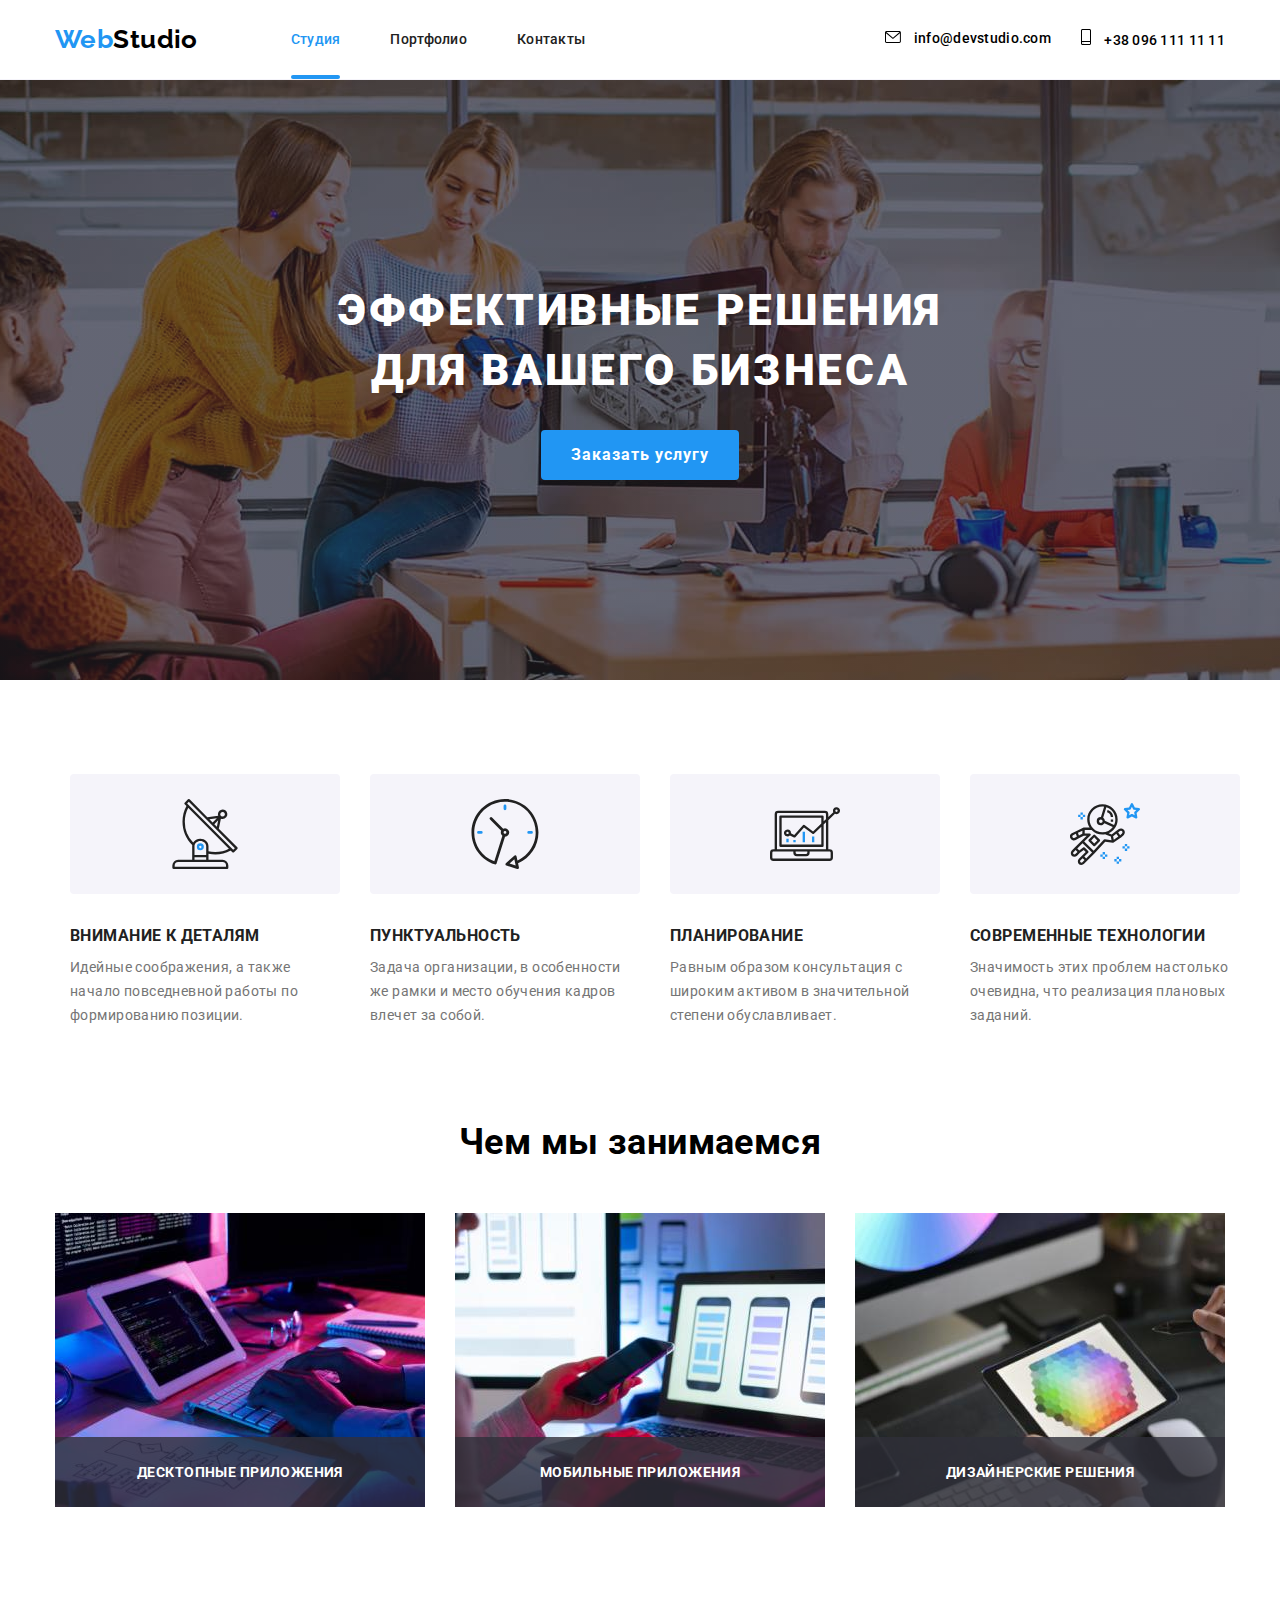
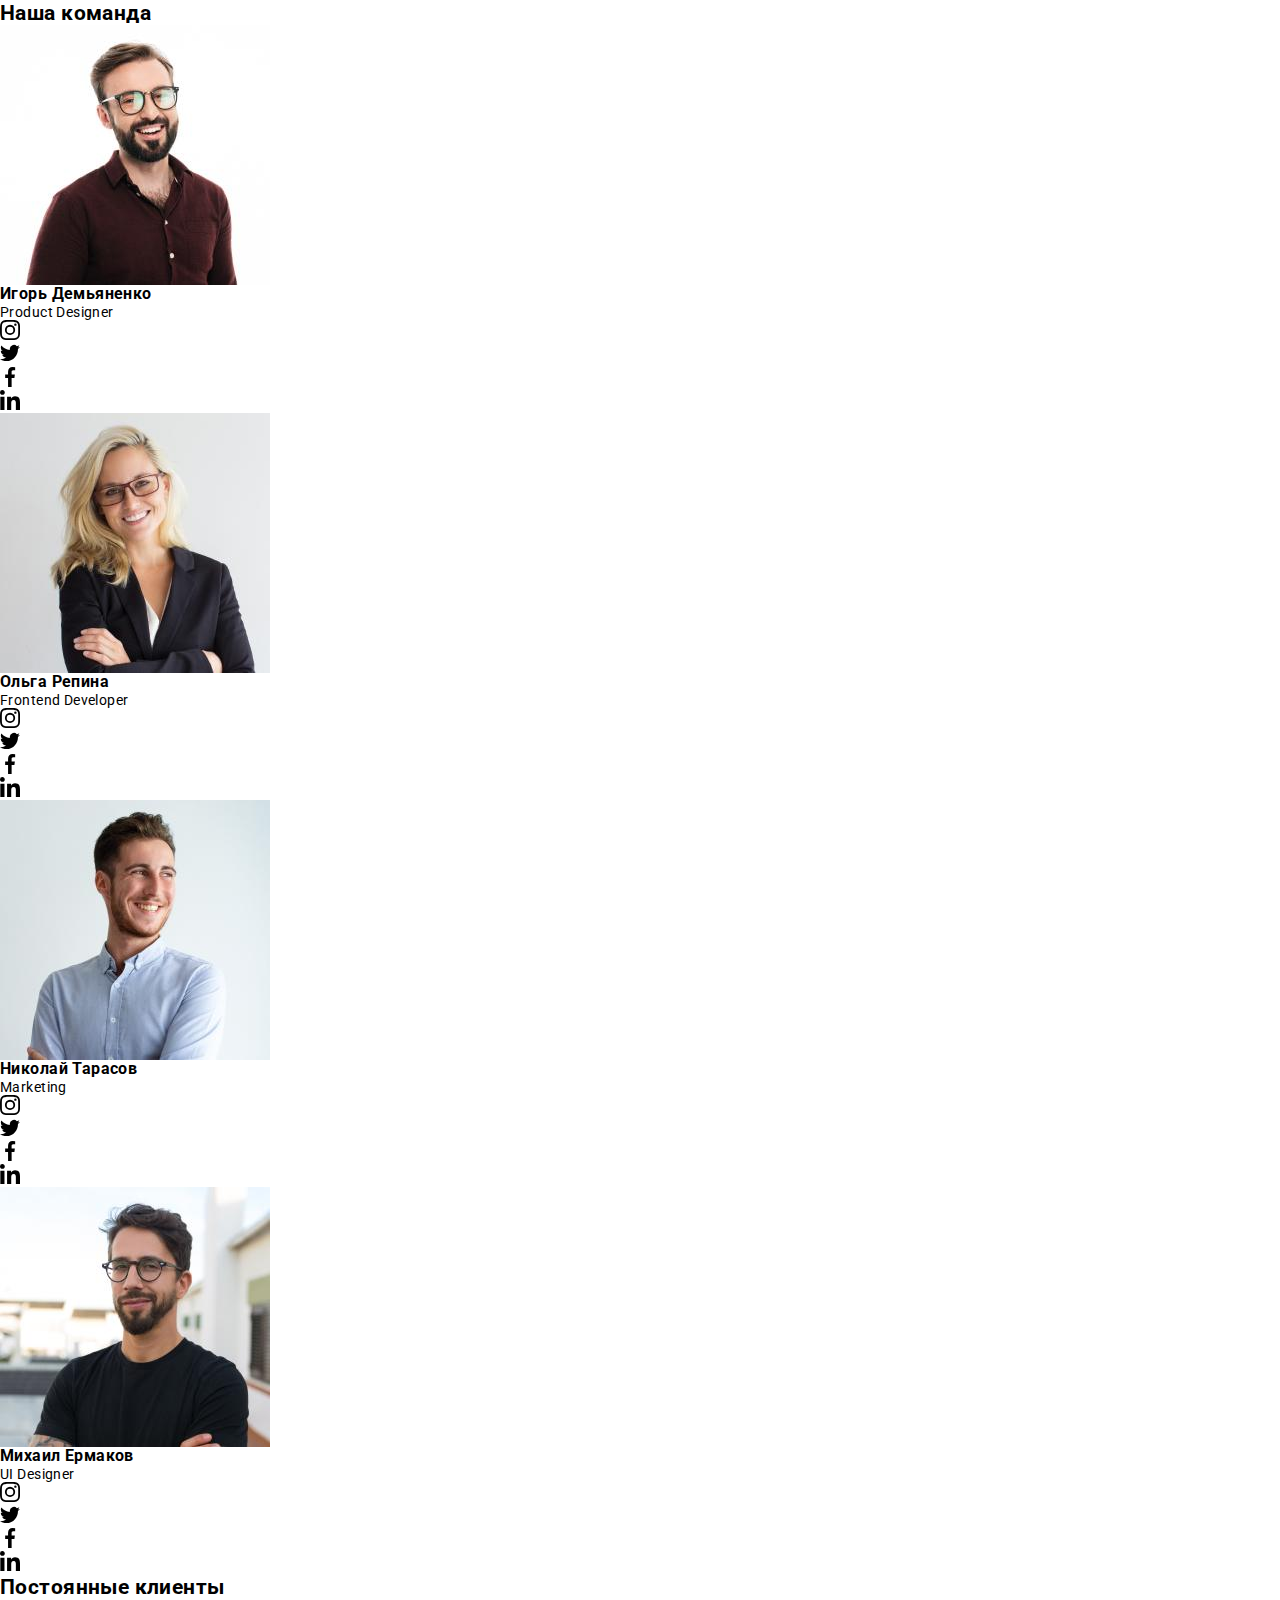
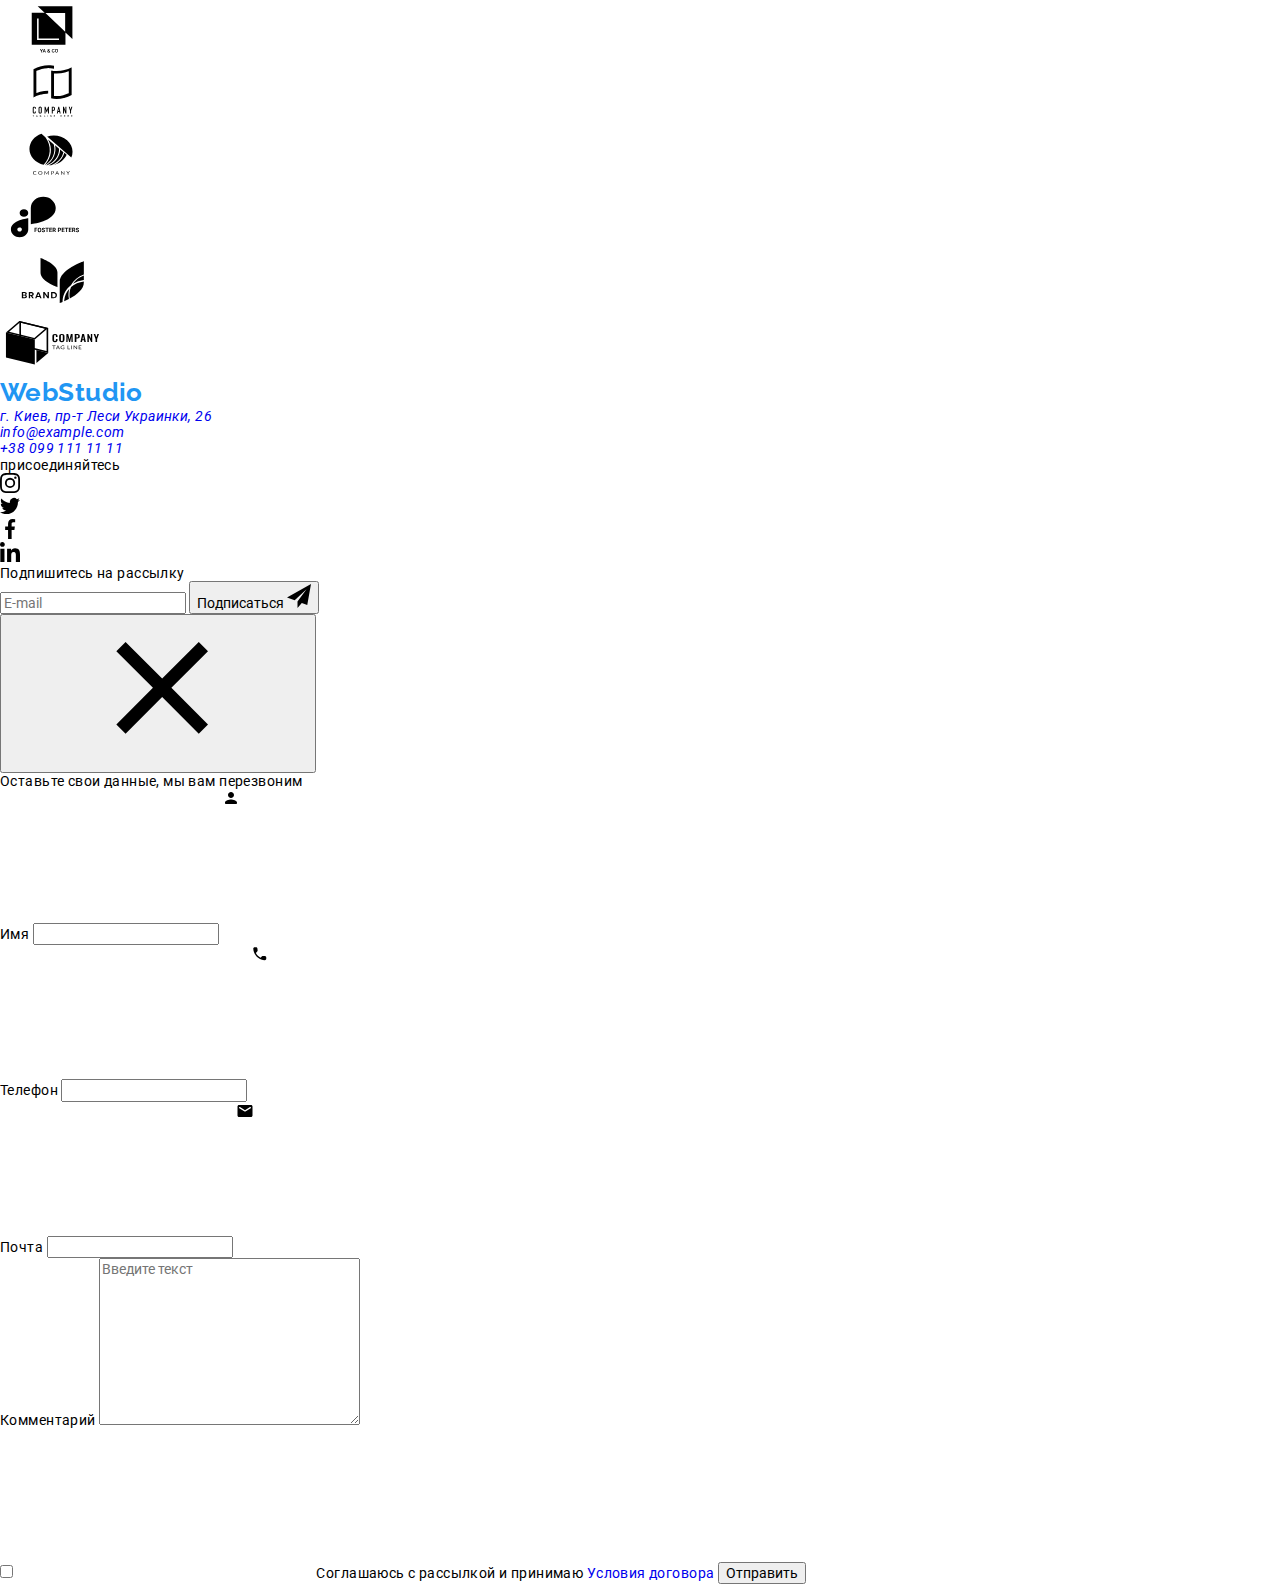
==== commit 387a04b2: "Рефакторинг секции Чем мы занимаемся" ====
--- a/index.html
+++ b/index.html
@@ -96,7 +96,7 @@
 
             <!-- Особенности -->
             <section class="section-peculiarities">
-                <div class="peculiarities-container container">
+                <div class="peculiarities-container">
                     <h2 class="peculiarities-container__title">
                         Наши преимущества
                     </h2>
@@ -174,8 +174,8 @@
 
             <!-- Чем мы занимаемся -->
             <section class="our-work-section">
-                <div class="our-work container">
-                    <h2 class="our-work__title">Чем мы занимаемся</h2>
+                <div class="our-work-container">
+                    <h2 class="our-work-container__title">Чем мы занимаемся</h2>
                     <ul class="task-list">
                         <li class="task-list__item">
                             <img
--- a/css/main.min.css
+++ b/css/main.min.css
@@ -1,2 +1,2 @@
-body{background-color:var(--background-color);color:var(--title-color);font-family:Roboto, sans-serif;font-size:14px;letter-spacing:0.03em}ul{list-style:none;padding-left:0;margin:0}a{text-decoration:none}img{display:block;max-width:100%;height:auto}h1,h2,h3,h4,h5,h6,p{margin:0}.peculiarities-container__title{position:absolute;white-space:nowrap;width:1px;height:1px;overflow:hidden;border:0;padding:0;clip:rect(0 0 0 0);-webkit-clip-path:inset(50%);clip-path:inset(50%);margin:-1px}.hero-button{font-family:Roboto;font-weight:bold;font-size:16px;line-height:calc(30 / 16);-webkit-box-align:center;-ms-flex-align:center;align-items:center;text-align:center;letter-spacing:0.06em;color:#fff;background-color:#2196f3;cursor:pointer}.section-peculiarities,.our-work-section{padding-top:94px;padding-bottom:94px}.logo,.logo-footer{color:#2196f3;font-family:Raleway;font-style:normal;font-weight:bold;font-size:26px;line-height:1.19}.logo-header{display:block;margin-top:24px;margin-bottom:24px}.logo span{color:#000}.header-section{background-color:#fff;border-bottom:1px solid #f5f4fa}.header-container{display:-webkit-box;display:-ms-flexbox;display:flex;-webkit-box-sizing:border-box;box-sizing:border-box;width:1200px;padding-left:15px;padding-right:15px;margin-right:auto;margin-left:auto}.navigation{display:-webkit-box;display:-ms-flexbox;display:flex}.site-nav{display:-webkit-box;display:-ms-flexbox;display:flex;-webkit-box-align:center;-ms-flex-align:center;align-items:center;margin-left:93px}.site-nav__item:not(:last-child){margin-right:50px}.site-nav__link{position:relative;padding-top:20px;padding-bottom:32px;color:#212121;font-weight:500;font-size:14px;line-height:1.14;letter-spacing:0.02em}.site-nav__link:hover,.site-nav__link:focus{color:#2196f3;-webkit-transition:color 250ms cubic-bezier(0.4, 0, 0.2, 1);transition:color 250ms cubic-bezier(0.4, 0, 0.2, 1)}.current{color:#2196f3}.site-nav__link::after{position:absolute;content:"";display:block;width:100%;height:4px;left:0;bottom:0;border-radius:2px;background-color:#2196f3;-webkit-transform:scaleX(0);transform:scaleX(0)}.current::after{-webkit-transform:scaleX(1);transform:scaleX(1)}.contact-list{display:-webkit-box;display:-ms-flexbox;display:flex;padding-left:0px;margin-left:auto;-webkit-box-align:center;-ms-flex-align:center;align-items:center}.contact-list__item{display:-webkit-box;display:-ms-flexbox;display:flex}.contact-list__item+.contact-list__item{margin-left:30px}.contact-list__link{display:block;color:var(--secondary-text-color);font-weight:500;font-size:14px;line-height:1.14;letter-spacing:0.02em}.contact-list__link:hover,.contact-list__link:focus{color:#2196f3;-webkit-transition:color 250ms cubic-bezier(0.4, 0, 0.2, 1);transition:color 250ms cubic-bezier(0.4, 0, 0.2, 1)}.contact-list__icon{margin-right:10px;fill:currentColor}.contact-list__icon:hover,.contact-list__icon:focus{fill:#2196f3}.hero-section{background-color:#2f303a;padding-top:200px;padding-bottom:200px;background-image:-webkit-gradient(linear, left top, right top, from(rgba(47,48,58,0.4)), to(rgba(47,48,58,0.4))),url(../images/hero-img.jpg);background-image:linear-gradient(to right, rgba(47,48,58,0.4), rgba(47,48,58,0.4)),url(../images/hero-img.jpg);max-width:1600px;margin:0 auto 0 auto;background-position:center;background-size:cover}.hero-container{display:block}.hero-container__title{display:block;font-weight:900;font-size:44px;line-height:calc(60 / 44);text-align:center;letter-spacing:0.06em;text-transform:uppercase;color:#fff}.hero-button{display:block;border:0;border-radius:4px;padding:10px 30px;margin-top:30px;margin-left:auto;margin-right:auto}.section-peculiarities{padding-bottom:0}.peculiarities-container{display:-webkit-box;display:-ms-flexbox;display:flex;-webkit-box-sizing:border-box;box-sizing:border-box;width:1200px;padding-left:15px;padding-right:15px;margin-right:auto;margin-left:auto}.peculiarities-container__title{margin-left:auto;margin-right:auto}.peculiarities-list{display:-webkit-box;display:-ms-flexbox;display:flex;margin:0 15px}.peculiarities-list__item:not(:last-child){margin-right:30px}.peculiarities-list__title{color:#212121;font-weight:bold;line-height:1.14;text-transform:uppercase;margin-top:30px}.peculiarities-list__description{margin-top:10px;color:#757575;line-height:1.71}.peculiarities-list__icon{-webkit-box-sizing:content-box;box-sizing:content-box;padding:25px 100px;border-radius:4px;background-color:#f5f4fa}.our-work{-ms-flex-wrap:wrap;flex-wrap:wrap}.our-work__title{margin-left:auto;margin-right:auto}.task-list{display:-webkit-box;display:-ms-flexbox;display:flex}.task-list__item{position:relative;margin-top:50px}.task-list__item:not(:last-child){margin-right:30px}.task-list__text{position:absolute;left:0;bottom:0;display:-webkit-box;display:-ms-flexbox;display:flex;-webkit-box-pack:center;-ms-flex-pack:center;justify-content:center;-webkit-box-align:center;-ms-flex-align:center;align-items:center;font-weight:700;line-height:calc(16 / 14);text-transform:uppercase;width:100%;height:70px;color:var(--background-color);background-color:rgba(47,48,58,0.8)}.our-work__title,.our-team__title{color:var(--title-color);font-weight:bold;font-size:36px;line-height:1.16;text-align:center}
+body{background-color:var(--background-color);color:var(--title-color);font-family:Roboto, sans-serif;font-size:14px;letter-spacing:0.03em}ul{list-style:none;padding-left:0;margin:0}a{text-decoration:none}img{display:block;max-width:100%;height:auto}h1,h2,h3,h4,h5,h6,p{margin:0}.peculiarities-container__title{position:absolute;white-space:nowrap;width:1px;height:1px;overflow:hidden;border:0;padding:0;clip:rect(0 0 0 0);-webkit-clip-path:inset(50%);clip-path:inset(50%);margin:-1px}.hero-button{font-family:Roboto;font-weight:bold;font-size:16px;line-height:calc(30 / 16);-webkit-box-align:center;-ms-flex-align:center;align-items:center;text-align:center;letter-spacing:0.06em;color:#fff;background-color:#2196f3;cursor:pointer}.our-work-section{padding-top:94px;padding-bottom:94px}.our-work-container__title{color:var(--title-color);font-weight:bold;font-size:36px;line-height:1.16;text-align:center}.logo,.logo-footer{color:#2196f3;font-family:Raleway;font-style:normal;font-weight:bold;font-size:26px;line-height:1.19}.logo-header{display:block;margin-top:24px;margin-bottom:24px}.logo span{color:#000}.header-section{background-color:#fff;border-bottom:1px solid #f5f4fa}.header-container{display:-webkit-box;display:-ms-flexbox;display:flex;-webkit-box-sizing:border-box;box-sizing:border-box;width:1200px;padding-left:15px;padding-right:15px;margin-right:auto;margin-left:auto}.navigation{display:-webkit-box;display:-ms-flexbox;display:flex}.site-nav{display:-webkit-box;display:-ms-flexbox;display:flex;-webkit-box-align:center;-ms-flex-align:center;align-items:center;margin-left:93px}.site-nav__item:not(:last-child){margin-right:50px}.site-nav__link{position:relative;padding-top:20px;padding-bottom:32px;color:#212121;font-weight:500;font-size:14px;line-height:1.14;letter-spacing:0.02em}.site-nav__link:hover,.site-nav__link:focus{color:#2196f3;-webkit-transition:color 250ms cubic-bezier(0.4, 0, 0.2, 1);transition:color 250ms cubic-bezier(0.4, 0, 0.2, 1)}.current{color:#2196f3}.site-nav__link::after{position:absolute;content:"";display:block;width:100%;height:4px;left:0;bottom:0;border-radius:2px;background-color:#2196f3;-webkit-transform:scaleX(0);transform:scaleX(0)}.current::after{-webkit-transform:scaleX(1);transform:scaleX(1)}.contact-list{display:-webkit-box;display:-ms-flexbox;display:flex;padding-left:0px;margin-left:auto;-webkit-box-align:center;-ms-flex-align:center;align-items:center}.contact-list__item{display:-webkit-box;display:-ms-flexbox;display:flex}.contact-list__item+.contact-list__item{margin-left:30px}.contact-list__link{display:block;color:var(--secondary-text-color);font-weight:500;font-size:14px;line-height:1.14;letter-spacing:0.02em}.contact-list__link:hover,.contact-list__link:focus{color:#2196f3;-webkit-transition:color 250ms cubic-bezier(0.4, 0, 0.2, 1);transition:color 250ms cubic-bezier(0.4, 0, 0.2, 1)}.contact-list__icon{margin-right:10px;fill:currentColor}.contact-list__icon:hover,.contact-list__icon:focus{fill:#2196f3}.hero-section{background-color:#2f303a;padding-top:200px;padding-bottom:200px;background-image:-webkit-gradient(linear, left top, right top, from(rgba(47,48,58,0.4)), to(rgba(47,48,58,0.4))),url(../images/hero-img.jpg);background-image:linear-gradient(to right, rgba(47,48,58,0.4), rgba(47,48,58,0.4)),url(../images/hero-img.jpg);max-width:1600px;margin:0 auto 0 auto;background-position:center;background-size:cover}.hero-container{display:block}.hero-container__title{display:block;font-weight:900;font-size:44px;line-height:calc(60 / 44);text-align:center;letter-spacing:0.06em;text-transform:uppercase;color:#fff}.hero-button{display:block;border:0;border-radius:4px;padding:10px 30px;margin-top:30px;margin-left:auto;margin-right:auto}.section-peculiarities{padding-top:94px}.peculiarities-container{display:-webkit-box;display:-ms-flexbox;display:flex;-webkit-box-sizing:border-box;box-sizing:border-box;width:1200px;padding-left:15px;padding-right:15px;margin-right:auto;margin-left:auto}.peculiarities-container__title{margin-left:auto;margin-right:auto}.peculiarities-list{display:-webkit-box;display:-ms-flexbox;display:flex;margin:0 15px}.peculiarities-list__item:not(:last-child){margin-right:30px}.peculiarities-list__title{color:#212121;font-weight:bold;line-height:1.14;text-transform:uppercase;margin-top:30px}.peculiarities-list__description{margin-top:10px;color:#757575;line-height:1.71}.peculiarities-list__icon{-webkit-box-sizing:content-box;box-sizing:content-box;padding:25px 100px;border-radius:4px;background-color:#f5f4fa}.our-work-container{display:-webkit-box;display:-ms-flexbox;display:flex;-webkit-box-sizing:border-box;box-sizing:border-box;width:1200px;padding-left:15px;padding-right:15px;margin-right:auto;margin-left:auto;-ms-flex-wrap:wrap;flex-wrap:wrap}.our-work-container__title{margin-left:auto;margin-right:auto}.task-list{display:-webkit-box;display:-ms-flexbox;display:flex}.task-list__item{position:relative;margin-top:50px}.task-list__item:not(:last-child){margin-right:30px}.task-list__text{position:absolute;left:0;bottom:0;display:-webkit-box;display:-ms-flexbox;display:flex;-webkit-box-pack:center;-ms-flex-pack:center;justify-content:center;-webkit-box-align:center;-ms-flex-align:center;align-items:center;font-weight:700;line-height:calc(16 / 14);text-transform:uppercase;width:100%;height:70px;color:#fff;background-color:rgba(47,48,58,0.8)}
 /*# sourceMappingURL=main.min.css.map */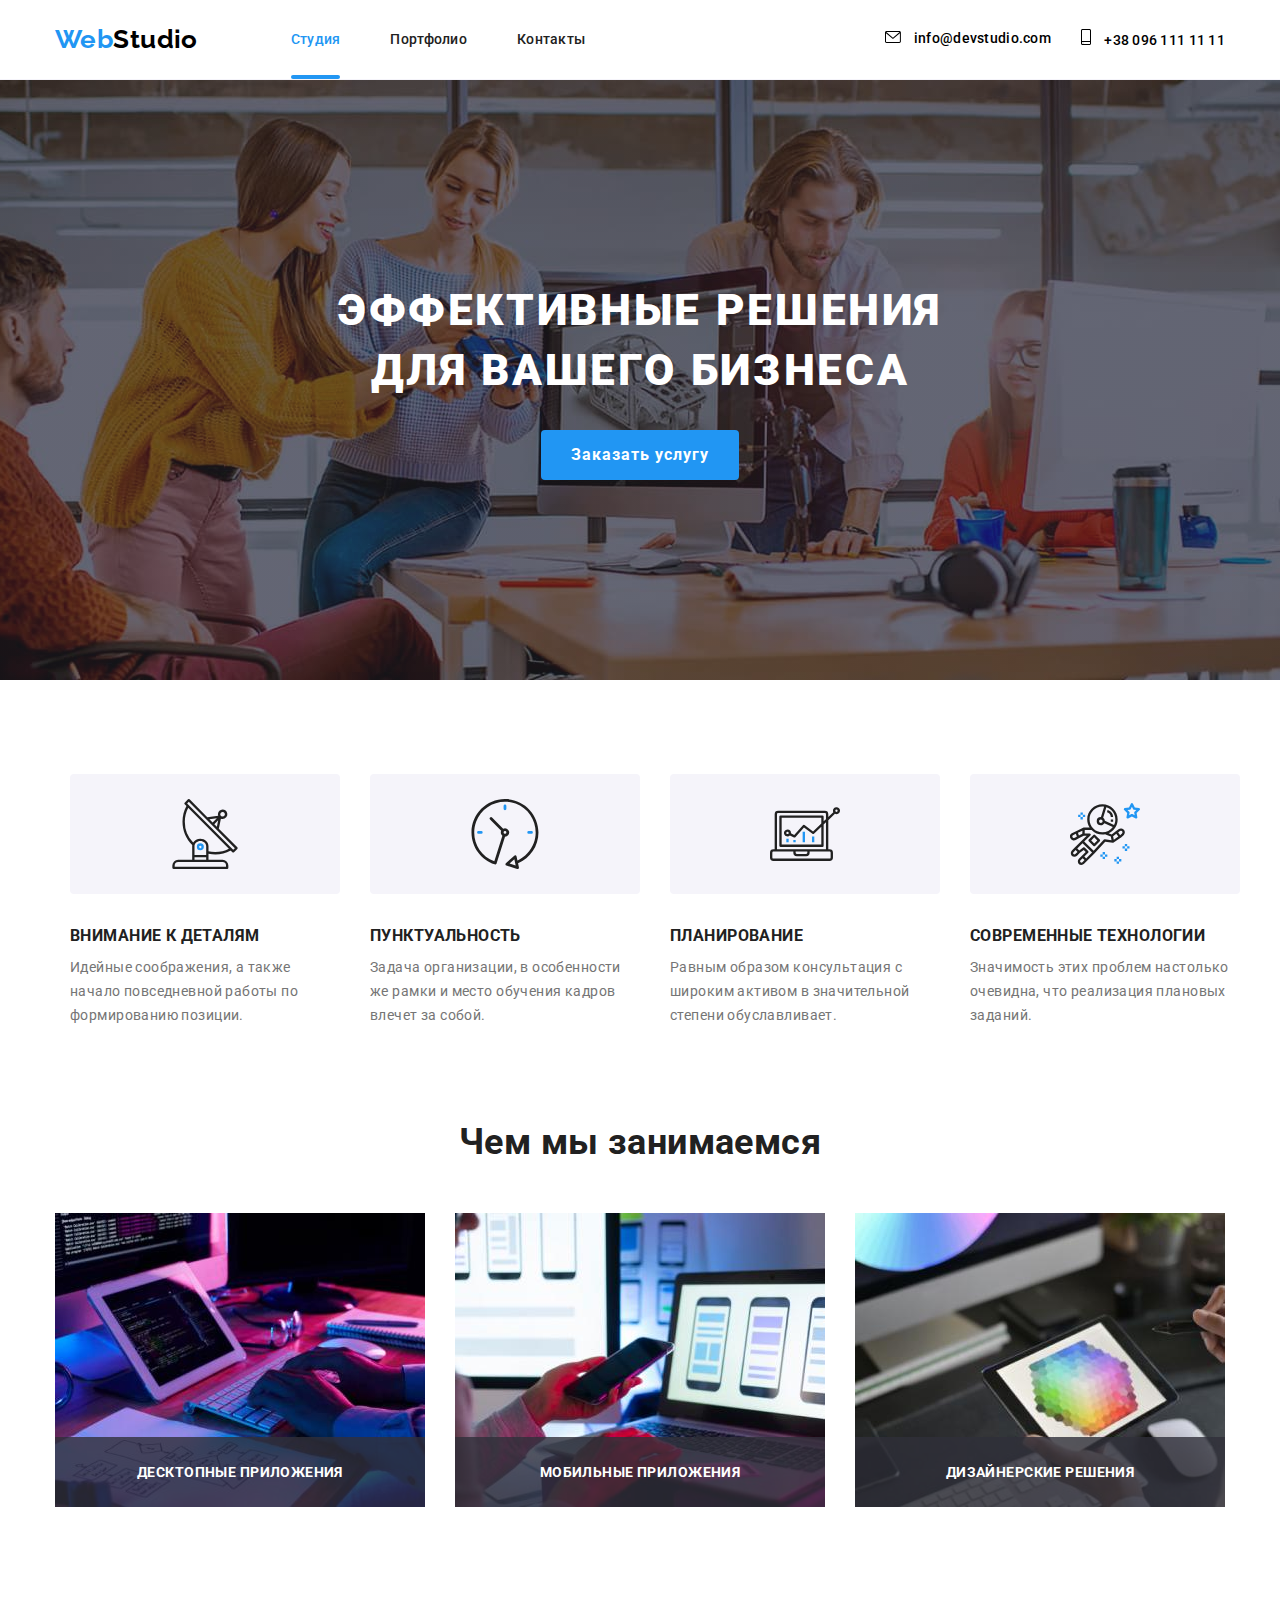
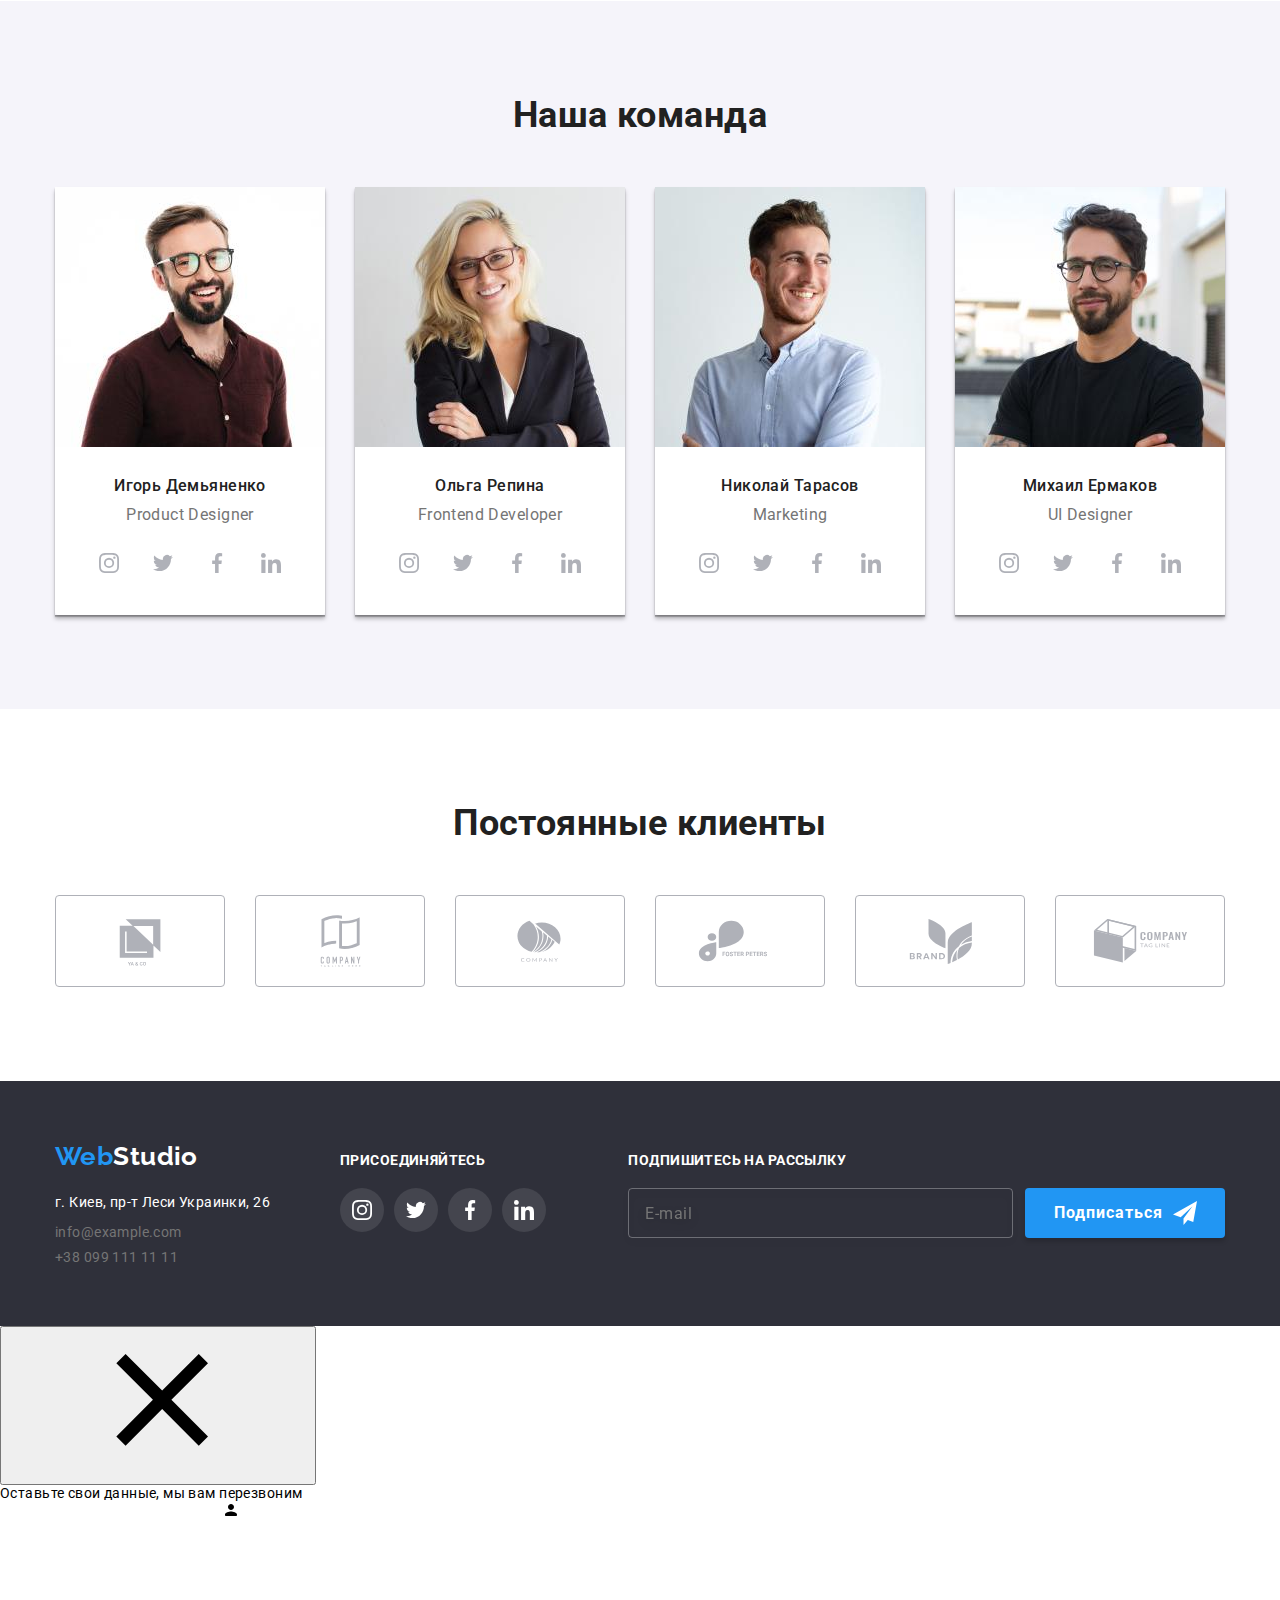
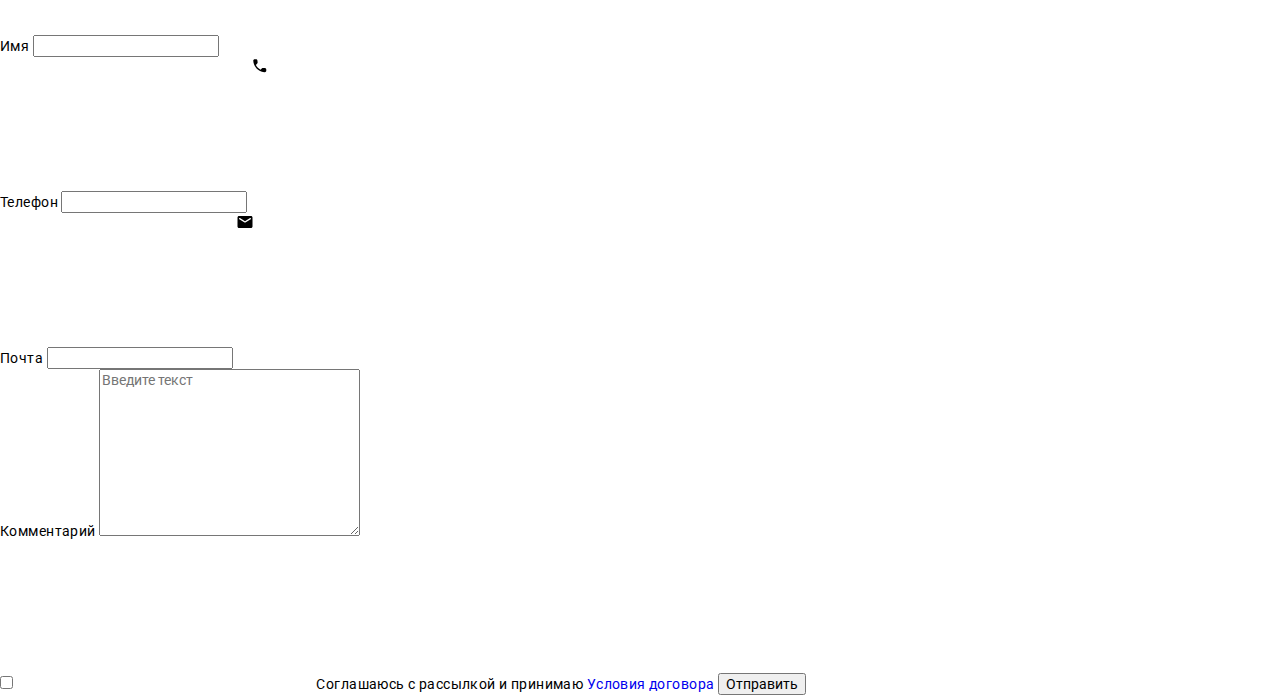
==== commit ec2a8434: "Рефакторинг секций Постоянные клиенты и Футер" ====
--- a/index.html
+++ b/index.html
@@ -21,7 +21,7 @@
         <header class="header-section">
             <div class="header-container">
                 <nav class="navigation">
-                    <a class="logo logo-header" href="./index.html">
+                    <a class="logo logo--header" href="./index.html">
                         Web<span>Studio</span>
                     </a>
                     <ul class="site-nav">
@@ -206,9 +206,9 @@
             </section>
 
             <!-- Наша команда -->
-            <section class="our-team section">
-                <div class="container">
-                    <h2 class="our-team__title">Наша команда</h2>
+            <section class="our-team-section">
+                <div class="our-team-container">
+                    <h2 class="our-team-container__title">Наша команда</h2>
                     <ul class="employee-cards">
                         <li class="employee-cards__item">
                             <img
@@ -560,8 +560,8 @@
 
         <!-- Постоянные клиенты -->
 
-        <section class="section">
-            <div class="clients container">
+        <section class="clients-section">
+            <div class="clients-container">
                 <h2 class="clients__title">Постоянные клиенты</h2>
                 <ul class="clients-list">
                     <li class="clients-list__item">
@@ -647,10 +647,10 @@
         </section>
 
         <!-- Футер -->
-        <footer class="footer">
-            <div class="container">
+        <footer class="section-footer">
+            <div class="footer-container">
                 <div class="">
-                    <a class="logo-footer" href="./index.html">
+                    <a class="logo logo--footer" href="./index.html">
                         Web<span>Studio</span>
                     </a>
                     <address>
--- a/css/main.min.css
+++ b/css/main.min.css
@@ -1,2 +1,2 @@
-body{background-color:var(--background-color);color:var(--title-color);font-family:Roboto, sans-serif;font-size:14px;letter-spacing:0.03em}ul{list-style:none;padding-left:0;margin:0}a{text-decoration:none}img{display:block;max-width:100%;height:auto}h1,h2,h3,h4,h5,h6,p{margin:0}.peculiarities-container__title{position:absolute;white-space:nowrap;width:1px;height:1px;overflow:hidden;border:0;padding:0;clip:rect(0 0 0 0);-webkit-clip-path:inset(50%);clip-path:inset(50%);margin:-1px}.hero-button{font-family:Roboto;font-weight:bold;font-size:16px;line-height:calc(30 / 16);-webkit-box-align:center;-ms-flex-align:center;align-items:center;text-align:center;letter-spacing:0.06em;color:#fff;background-color:#2196f3;cursor:pointer}.our-work-section{padding-top:94px;padding-bottom:94px}.our-work-container__title{color:var(--title-color);font-weight:bold;font-size:36px;line-height:1.16;text-align:center}.logo,.logo-footer{color:#2196f3;font-family:Raleway;font-style:normal;font-weight:bold;font-size:26px;line-height:1.19}.logo-header{display:block;margin-top:24px;margin-bottom:24px}.logo span{color:#000}.header-section{background-color:#fff;border-bottom:1px solid #f5f4fa}.header-container{display:-webkit-box;display:-ms-flexbox;display:flex;-webkit-box-sizing:border-box;box-sizing:border-box;width:1200px;padding-left:15px;padding-right:15px;margin-right:auto;margin-left:auto}.navigation{display:-webkit-box;display:-ms-flexbox;display:flex}.site-nav{display:-webkit-box;display:-ms-flexbox;display:flex;-webkit-box-align:center;-ms-flex-align:center;align-items:center;margin-left:93px}.site-nav__item:not(:last-child){margin-right:50px}.site-nav__link{position:relative;padding-top:20px;padding-bottom:32px;color:#212121;font-weight:500;font-size:14px;line-height:1.14;letter-spacing:0.02em}.site-nav__link:hover,.site-nav__link:focus{color:#2196f3;-webkit-transition:color 250ms cubic-bezier(0.4, 0, 0.2, 1);transition:color 250ms cubic-bezier(0.4, 0, 0.2, 1)}.current{color:#2196f3}.site-nav__link::after{position:absolute;content:"";display:block;width:100%;height:4px;left:0;bottom:0;border-radius:2px;background-color:#2196f3;-webkit-transform:scaleX(0);transform:scaleX(0)}.current::after{-webkit-transform:scaleX(1);transform:scaleX(1)}.contact-list{display:-webkit-box;display:-ms-flexbox;display:flex;padding-left:0px;margin-left:auto;-webkit-box-align:center;-ms-flex-align:center;align-items:center}.contact-list__item{display:-webkit-box;display:-ms-flexbox;display:flex}.contact-list__item+.contact-list__item{margin-left:30px}.contact-list__link{display:block;color:var(--secondary-text-color);font-weight:500;font-size:14px;line-height:1.14;letter-spacing:0.02em}.contact-list__link:hover,.contact-list__link:focus{color:#2196f3;-webkit-transition:color 250ms cubic-bezier(0.4, 0, 0.2, 1);transition:color 250ms cubic-bezier(0.4, 0, 0.2, 1)}.contact-list__icon{margin-right:10px;fill:currentColor}.contact-list__icon:hover,.contact-list__icon:focus{fill:#2196f3}.hero-section{background-color:#2f303a;padding-top:200px;padding-bottom:200px;background-image:-webkit-gradient(linear, left top, right top, from(rgba(47,48,58,0.4)), to(rgba(47,48,58,0.4))),url(../images/hero-img.jpg);background-image:linear-gradient(to right, rgba(47,48,58,0.4), rgba(47,48,58,0.4)),url(../images/hero-img.jpg);max-width:1600px;margin:0 auto 0 auto;background-position:center;background-size:cover}.hero-container{display:block}.hero-container__title{display:block;font-weight:900;font-size:44px;line-height:calc(60 / 44);text-align:center;letter-spacing:0.06em;text-transform:uppercase;color:#fff}.hero-button{display:block;border:0;border-radius:4px;padding:10px 30px;margin-top:30px;margin-left:auto;margin-right:auto}.section-peculiarities{padding-top:94px}.peculiarities-container{display:-webkit-box;display:-ms-flexbox;display:flex;-webkit-box-sizing:border-box;box-sizing:border-box;width:1200px;padding-left:15px;padding-right:15px;margin-right:auto;margin-left:auto}.peculiarities-container__title{margin-left:auto;margin-right:auto}.peculiarities-list{display:-webkit-box;display:-ms-flexbox;display:flex;margin:0 15px}.peculiarities-list__item:not(:last-child){margin-right:30px}.peculiarities-list__title{color:#212121;font-weight:bold;line-height:1.14;text-transform:uppercase;margin-top:30px}.peculiarities-list__description{margin-top:10px;color:#757575;line-height:1.71}.peculiarities-list__icon{-webkit-box-sizing:content-box;box-sizing:content-box;padding:25px 100px;border-radius:4px;background-color:#f5f4fa}.our-work-container{display:-webkit-box;display:-ms-flexbox;display:flex;-webkit-box-sizing:border-box;box-sizing:border-box;width:1200px;padding-left:15px;padding-right:15px;margin-right:auto;margin-left:auto;-ms-flex-wrap:wrap;flex-wrap:wrap}.our-work-container__title{margin-left:auto;margin-right:auto}.task-list{display:-webkit-box;display:-ms-flexbox;display:flex}.task-list__item{position:relative;margin-top:50px}.task-list__item:not(:last-child){margin-right:30px}.task-list__text{position:absolute;left:0;bottom:0;display:-webkit-box;display:-ms-flexbox;display:flex;-webkit-box-pack:center;-ms-flex-pack:center;justify-content:center;-webkit-box-align:center;-ms-flex-align:center;align-items:center;font-weight:700;line-height:calc(16 / 14);text-transform:uppercase;width:100%;height:70px;color:#fff;background-color:rgba(47,48,58,0.8)}
+body{background-color:var(--background-color);color:var(--title-color);font-family:Roboto, sans-serif;font-size:14px;letter-spacing:0.03em}ul{list-style:none;padding-left:0;margin:0}a{text-decoration:none}img{display:block;max-width:100%;height:auto}h1,h2,h3,h4,h5,h6,p{margin:0}.peculiarities-container__title{position:absolute;white-space:nowrap;width:1px;height:1px;overflow:hidden;border:0;padding:0;clip:rect(0 0 0 0);-webkit-clip-path:inset(50%);clip-path:inset(50%);margin:-1px}.hero-button,.submit{font-family:Roboto;font-weight:bold;font-size:16px;line-height:calc(30 / 16);-webkit-box-align:center;-ms-flex-align:center;align-items:center;text-align:center;letter-spacing:0.06em;color:#fff;background-color:#2196f3;cursor:pointer}.our-work-section,.our-team-section,.clients-section{padding-top:94px;padding-bottom:94px}.our-work-container__title,.our-team-container__title,.clients__title{font-weight:bold;font-size:36px;line-height:1.16;text-align:center;margin-left:auto;margin-right:auto;color:#212121}.logo{display:block;color:#2196f3;font-family:Raleway;font-style:normal;font-weight:bold;font-size:26px;line-height:1.19}.logo--header{margin-top:24px;margin-bottom:24px}.logo--header span{color:#000}.logo--footer span{color:#fff}.header-section{background-color:#fff;border-bottom:1px solid #f5f4fa}.header-container{display:-webkit-box;display:-ms-flexbox;display:flex;-webkit-box-sizing:border-box;box-sizing:border-box;width:1200px;padding-left:15px;padding-right:15px;margin-right:auto;margin-left:auto}.navigation{display:-webkit-box;display:-ms-flexbox;display:flex}.site-nav{display:-webkit-box;display:-ms-flexbox;display:flex;-webkit-box-align:center;-ms-flex-align:center;align-items:center;margin-left:93px}.site-nav__item:not(:last-child){margin-right:50px}.site-nav__link{position:relative;padding-top:20px;padding-bottom:32px;color:#212121;font-weight:500;font-size:14px;line-height:1.14;letter-spacing:0.02em}.site-nav__link:hover,.site-nav__link:focus{color:#2196f3;-webkit-transition:color 250ms cubic-bezier(0.4, 0, 0.2, 1);transition:color 250ms cubic-bezier(0.4, 0, 0.2, 1)}.current{color:#2196f3}.site-nav__link::after{position:absolute;content:"";display:block;width:100%;height:4px;left:0;bottom:0;border-radius:2px;background-color:#2196f3;-webkit-transform:scaleX(0);transform:scaleX(0)}.current::after{-webkit-transform:scaleX(1);transform:scaleX(1)}.contact-list{display:-webkit-box;display:-ms-flexbox;display:flex;padding-left:0px;margin-left:auto;-webkit-box-align:center;-ms-flex-align:center;align-items:center}.contact-list__item{display:-webkit-box;display:-ms-flexbox;display:flex}.contact-list__item+.contact-list__item{margin-left:30px}.contact-list__link{display:block;color:var(--secondary-text-color);font-weight:500;font-size:14px;line-height:1.14;letter-spacing:0.02em}.contact-list__link:hover,.contact-list__link:focus{color:#2196f3;-webkit-transition:color 250ms cubic-bezier(0.4, 0, 0.2, 1);transition:color 250ms cubic-bezier(0.4, 0, 0.2, 1)}.contact-list__icon{margin-right:10px;fill:currentColor}.contact-list__icon:hover,.contact-list__icon:focus{fill:#2196f3}.hero-section{background-color:#2f303a;padding-top:200px;padding-bottom:200px;background-image:-webkit-gradient(linear, left top, right top, from(rgba(47,48,58,0.4)), to(rgba(47,48,58,0.4))),url(../images/hero-img.jpg);background-image:linear-gradient(to right, rgba(47,48,58,0.4), rgba(47,48,58,0.4)),url(../images/hero-img.jpg);max-width:1600px;margin:0 auto 0 auto;background-position:center;background-size:cover}.hero-container{display:block}.hero-container__title{display:block;font-weight:900;font-size:44px;line-height:calc(60 / 44);text-align:center;letter-spacing:0.06em;text-transform:uppercase;color:#fff}.hero-button{display:block;border:0;border-radius:4px;padding:10px 30px;margin-top:30px;margin-left:auto;margin-right:auto}.section-peculiarities{padding-top:94px}.peculiarities-container{display:-webkit-box;display:-ms-flexbox;display:flex;-webkit-box-sizing:border-box;box-sizing:border-box;width:1200px;padding-left:15px;padding-right:15px;margin-right:auto;margin-left:auto}.peculiarities-container__title{margin-left:auto;margin-right:auto}.peculiarities-list{display:-webkit-box;display:-ms-flexbox;display:flex;margin:0 15px}.peculiarities-list__item:not(:last-child){margin-right:30px}.peculiarities-list__title{color:#212121;font-weight:bold;line-height:1.14;text-transform:uppercase;margin-top:30px}.peculiarities-list__description{margin-top:10px;color:#757575;line-height:1.71}.peculiarities-list__icon{-webkit-box-sizing:content-box;box-sizing:content-box;padding:25px 100px;border-radius:4px;background-color:#f5f4fa}.our-work-container{display:-webkit-box;display:-ms-flexbox;display:flex;-webkit-box-sizing:border-box;box-sizing:border-box;width:1200px;padding-left:15px;padding-right:15px;margin-right:auto;margin-left:auto;-ms-flex-wrap:wrap;flex-wrap:wrap}.task-list{display:-webkit-box;display:-ms-flexbox;display:flex}.task-list__item{position:relative;margin-top:50px}.task-list__item:not(:last-child){margin-right:30px}.task-list__text{position:absolute;left:0;bottom:0;display:-webkit-box;display:-ms-flexbox;display:flex;-webkit-box-pack:center;-ms-flex-pack:center;justify-content:center;-webkit-box-align:center;-ms-flex-align:center;align-items:center;font-weight:700;line-height:calc(16 / 14);text-transform:uppercase;width:100%;height:70px;color:#fff;background-color:rgba(47,48,58,0.8)}.our-team-section{background-color:#f5f4fa}.our-team-container{display:-webkit-box;display:-ms-flexbox;display:flex;-webkit-box-sizing:border-box;box-sizing:border-box;width:1200px;padding-left:15px;padding-right:15px;margin-right:auto;margin-left:auto;-ms-flex-wrap:wrap;flex-wrap:wrap}.employee-cards{display:-webkit-box;display:-ms-flexbox;display:flex;margin-top:50px}.employee-cards__item{-webkit-box-shadow:0px 2px 1px 0px rgba(0,0,0,0.2),0px 1px 1px 0px rgba(0,0,0,0.14),0px 4px 4px 0px rgba(0,0,0,0.25);box-shadow:0px 2px 1px 0px rgba(0,0,0,0.2),0px 1px 1px 0px rgba(0,0,0,0.14),0px 4px 4px 0px rgba(0,0,0,0.25)}.employee-cards__item:not(:last-child){margin-right:30px}.employee-cards__description{padding-top:30px;padding-bottom:30px;border-radius:0 0 4px 4px;background-color:#fff}.employee-cards__name{color:#212121;font-weight:500;font-size:16px;line-height:1.18;text-align:center}.employee-cards__position{margin-top:10px;color:#757575;font-size:16px;line-height:1.18;text-align:center}.employee-so-net{display:-webkit-box;display:-ms-flexbox;display:flex;margin:16px 32px 0 32px}.employee-so-net__item:not(:last-child){margin-right:10px}.employee-so-net__link{fill:#afb1b8;display:block;-webkit-box-sizing:border-box;box-sizing:border-box;background-color:#fff;width:44px;height:44px;padding:12px;border-radius:50%}.employee-so-net__link:hover,.employee-so-net__link:focus{background-color:#2196f3;fill:#fff;-webkit-transition:fill 250ms cubic-bezier(0.4, 0, 0.2, 1),background-color 250ms cubic-bezier(0.4, 0, 0.2, 1);transition:fill 250ms cubic-bezier(0.4, 0, 0.2, 1),background-color 250ms cubic-bezier(0.4, 0, 0.2, 1)}.clients-container{display:block;-webkit-box-sizing:border-box;box-sizing:border-box;width:1200px;padding-left:15px;padding-right:15px;margin-right:auto;margin-left:auto}.clients-list{display:-webkit-box;display:-ms-flexbox;display:flex;-webkit-box-pack:justify;-ms-flex-pack:justify;justify-content:space-between;margin-top:50px}.clients-list__item:not(:last-child){margin-right:30px}.clients-list__link{fill:#afb1b8;display:block;-webkit-box-sizing:border-box;box-sizing:border-box;width:170px;height:92px;padding:16px 32px;-webkit-box-align:center;-ms-flex-align:center;align-items:center;border-radius:4px;border:1px solid #afb1b8}.clients-list__link:hover,.clients-list__link:focus{border-color:#2196f3;fill:#2196f3;-webkit-transition:fill 250ms cubic-bezier(0.4, 0, 0.2, 1),border-color 250ms cubic-bezier(0.4, 0, 0.2, 1);transition:fill 250ms cubic-bezier(0.4, 0, 0.2, 1),border-color 250ms cubic-bezier(0.4, 0, 0.2, 1)}.section-footer{padding-top:60px;padding-bottom:60px;background-color:#2f303a}.footer-container{display:-webkit-box;display:-ms-flexbox;display:flex;-webkit-box-sizing:border-box;box-sizing:border-box;width:1200px;padding-left:15px;padding-right:15px;margin-right:auto;margin-left:auto}.addresses{margin-top:20px;margin-right:70px}.addresses__item:not(:first-child){margin-top:9px}.addresses__link{color:#fff;font-style:normal;line-height:1.71}.addresses__link:hover,.addresses__link:focus{color:#2196f3;-webkit-transition:color 250ms cubic-bezier(0.4, 0, 0.2, 1);transition:color 250ms cubic-bezier(0.4, 0, 0.2, 1)}.addresses__contact{color:#757575;font-style:normal;line-height:1.71px}.addresses__contact:hover,.addresses__contact:focus{color:#2196f3;-webkit-transition:color 250ms cubic-bezier(0.4, 0, 0.2, 1);transition:color 250ms cubic-bezier(0.4, 0, 0.2, 1)}.social-block__title{padding-top:12px;color:#fff;font-style:normal;font-weight:bold;line-height:1.14;text-transform:uppercase}.social-networks{display:-webkit-box;display:-ms-flexbox;display:flex;margin-top:20px;margin-right:70px}.social-networks__item:not(:last-child){margin-right:10px}.social-networks__link{display:block;-webkit-box-sizing:border-box;box-sizing:border-box;background-color:#44454e;width:44px;height:44px;padding:12px;border-radius:50%}.social-networks__link:hover,.social-networks__link:focus{background-color:#2196f3;-webkit-transition:background-color 250ms cubic-bezier(0.4, 0, 0.2, 1);transition:background-color 250ms cubic-bezier(0.4, 0, 0.2, 1)}.social-networks__icon{fill:#fff}.subscription-form{margin-left:auto}.subscription-form__title{padding-top:12px;color:#fff;font-style:normal;font-weight:bold;line-height:1.14;text-transform:uppercase}.subscription{display:-webkit-box;display:-ms-flexbox;display:flex}.subscription__input{-webkit-box-sizing:border-box;box-sizing:border-box;width:385px;height:50px;padding:15px 16px;margin-top:20px;margin-right:12px;font-family:Roboto;font-size:16px;line-height:calc(20 / 16);-webkit-box-align:center;-ms-flex-align:center;align-items:center;letter-spacing:0.03em;border:1px solid rgba(255,255,255,0.3);-webkit-filter:drop-shadow(0px 4px 4px rgba(0,0,0,0.15));filter:drop-shadow(0px 4px 4px rgba(0,0,0,0.15));border-radius:4px;background-color:transparent;color:rgba(255,255,255,0.6)}.submit{display:-webkit-box;display:-ms-flexbox;display:flex;-webkit-box-orient:horizontal;-webkit-box-direction:normal;-ms-flex-direction:row;flex-direction:row;padding:10px 28px 10px 29px;height:50px;margin-top:20px;cursor:pointer;border:0;border-radius:4px;-webkit-box-shadow:0px 4px 4px rgba(0,0,0,0.15);box-shadow:0px 4px 4px rgba(0,0,0,0.15)}.telegram-icon{margin-left:10px;fill:#fff}
 /*# sourceMappingURL=main.min.css.map */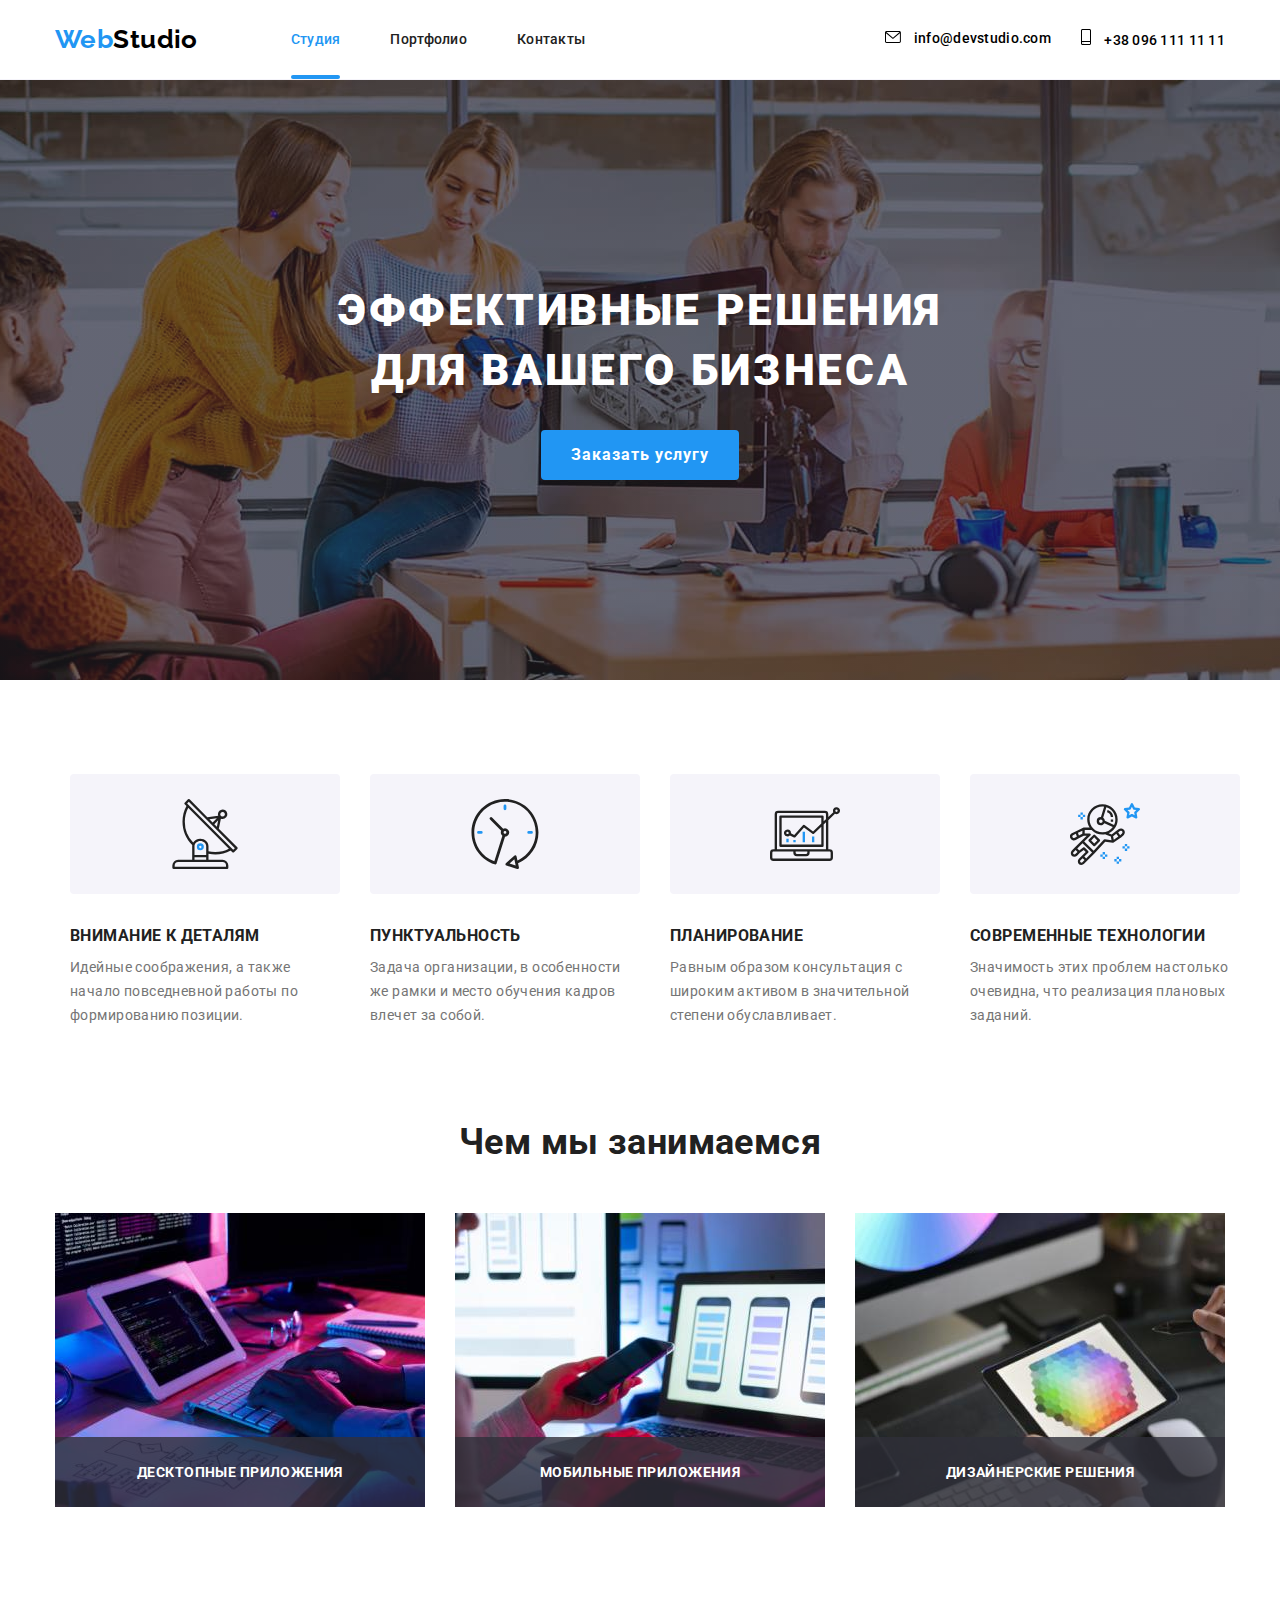
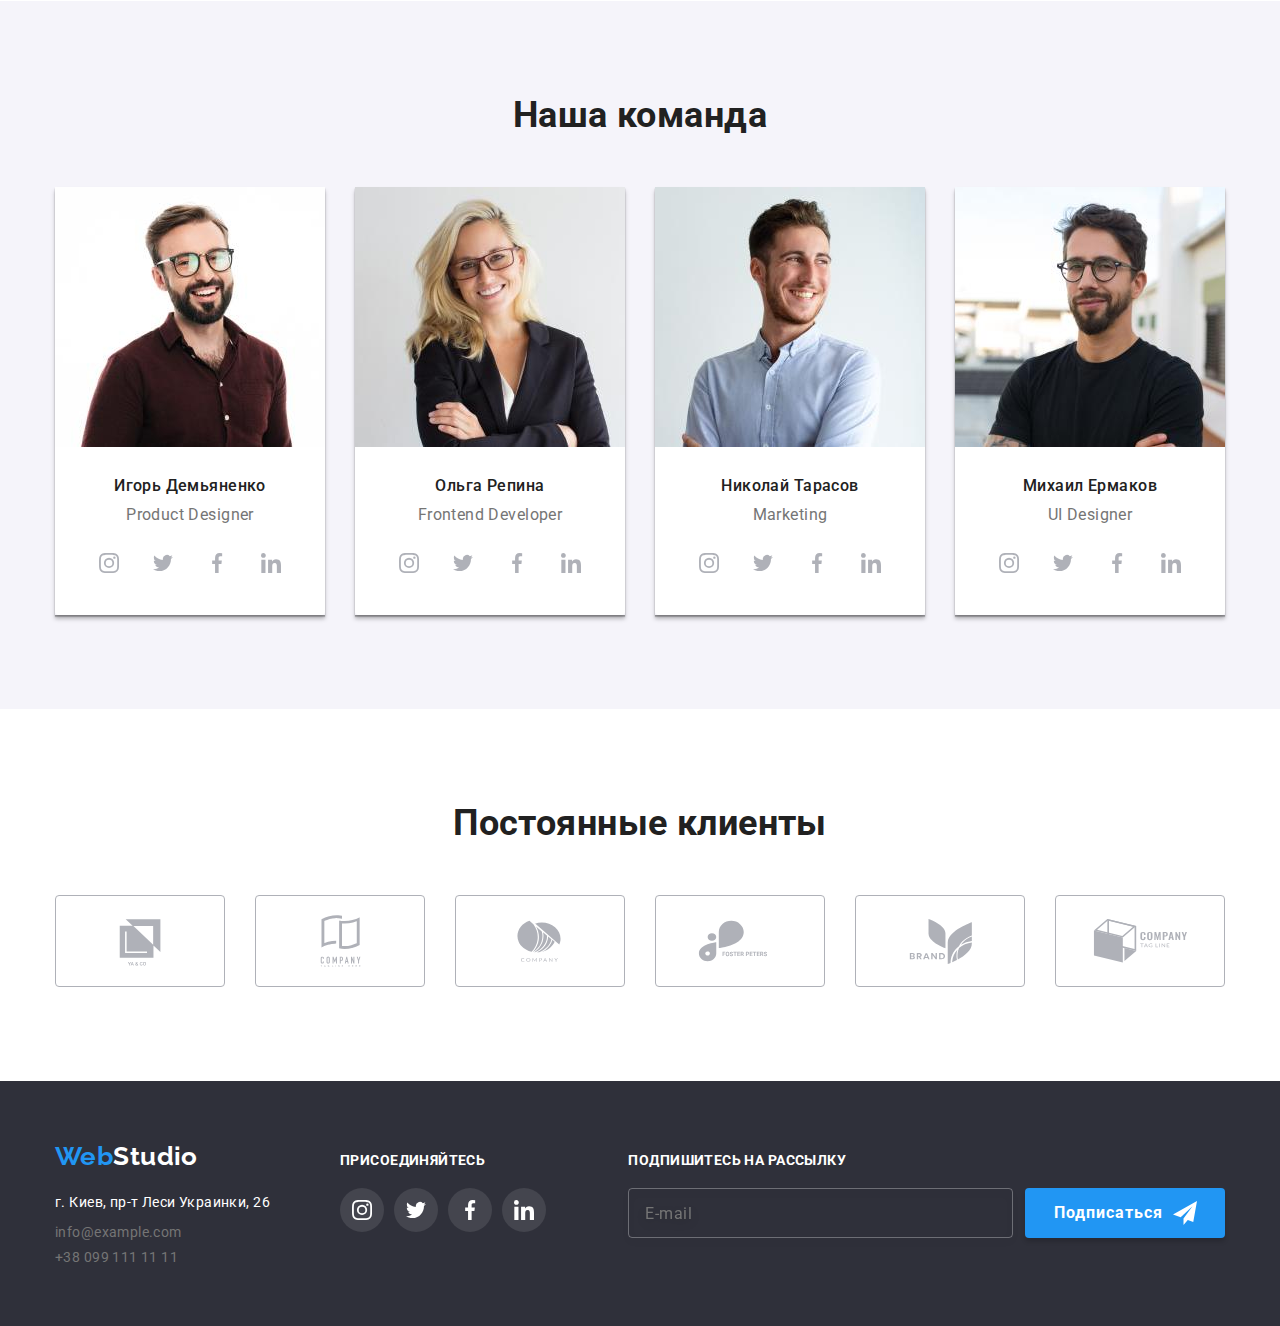
==== commit a9eeb202: "Рефакторинг модального окна" ====
--- a/index.html
+++ b/index.html
@@ -859,7 +859,7 @@
                         </li>
                     </ul>
 
-                    <label class="checkbox form-elements__lable">
+                    <label class="checkbox">
                         <input
                             class="checkbox__input"
                             type="checkbox"
--- a/css/main.min.css
+++ b/css/main.min.css
@@ -1,2 +1,2 @@
-body{background-color:var(--background-color);color:var(--title-color);font-family:Roboto, sans-serif;font-size:14px;letter-spacing:0.03em}ul{list-style:none;padding-left:0;margin:0}a{text-decoration:none}img{display:block;max-width:100%;height:auto}h1,h2,h3,h4,h5,h6,p{margin:0}.peculiarities-container__title{position:absolute;white-space:nowrap;width:1px;height:1px;overflow:hidden;border:0;padding:0;clip:rect(0 0 0 0);-webkit-clip-path:inset(50%);clip-path:inset(50%);margin:-1px}.hero-button,.submit{font-family:Roboto;font-weight:bold;font-size:16px;line-height:calc(30 / 16);-webkit-box-align:center;-ms-flex-align:center;align-items:center;text-align:center;letter-spacing:0.06em;color:#fff;background-color:#2196f3;cursor:pointer}.our-work-section,.our-team-section,.clients-section{padding-top:94px;padding-bottom:94px}.our-work-container__title,.our-team-container__title,.clients__title{font-weight:bold;font-size:36px;line-height:1.16;text-align:center;margin-left:auto;margin-right:auto;color:#212121}.logo{display:block;color:#2196f3;font-family:Raleway;font-style:normal;font-weight:bold;font-size:26px;line-height:1.19}.logo--header{margin-top:24px;margin-bottom:24px}.logo--header span{color:#000}.logo--footer span{color:#fff}.header-section{background-color:#fff;border-bottom:1px solid #f5f4fa}.header-container{display:-webkit-box;display:-ms-flexbox;display:flex;-webkit-box-sizing:border-box;box-sizing:border-box;width:1200px;padding-left:15px;padding-right:15px;margin-right:auto;margin-left:auto}.navigation{display:-webkit-box;display:-ms-flexbox;display:flex}.site-nav{display:-webkit-box;display:-ms-flexbox;display:flex;-webkit-box-align:center;-ms-flex-align:center;align-items:center;margin-left:93px}.site-nav__item:not(:last-child){margin-right:50px}.site-nav__link{position:relative;padding-top:20px;padding-bottom:32px;color:#212121;font-weight:500;font-size:14px;line-height:1.14;letter-spacing:0.02em}.site-nav__link:hover,.site-nav__link:focus{color:#2196f3;-webkit-transition:color 250ms cubic-bezier(0.4, 0, 0.2, 1);transition:color 250ms cubic-bezier(0.4, 0, 0.2, 1)}.current{color:#2196f3}.site-nav__link::after{position:absolute;content:"";display:block;width:100%;height:4px;left:0;bottom:0;border-radius:2px;background-color:#2196f3;-webkit-transform:scaleX(0);transform:scaleX(0)}.current::after{-webkit-transform:scaleX(1);transform:scaleX(1)}.contact-list{display:-webkit-box;display:-ms-flexbox;display:flex;padding-left:0px;margin-left:auto;-webkit-box-align:center;-ms-flex-align:center;align-items:center}.contact-list__item{display:-webkit-box;display:-ms-flexbox;display:flex}.contact-list__item+.contact-list__item{margin-left:30px}.contact-list__link{display:block;color:var(--secondary-text-color);font-weight:500;font-size:14px;line-height:1.14;letter-spacing:0.02em}.contact-list__link:hover,.contact-list__link:focus{color:#2196f3;-webkit-transition:color 250ms cubic-bezier(0.4, 0, 0.2, 1);transition:color 250ms cubic-bezier(0.4, 0, 0.2, 1)}.contact-list__icon{margin-right:10px;fill:currentColor}.contact-list__icon:hover,.contact-list__icon:focus{fill:#2196f3}.hero-section{background-color:#2f303a;padding-top:200px;padding-bottom:200px;background-image:-webkit-gradient(linear, left top, right top, from(rgba(47,48,58,0.4)), to(rgba(47,48,58,0.4))),url(../images/hero-img.jpg);background-image:linear-gradient(to right, rgba(47,48,58,0.4), rgba(47,48,58,0.4)),url(../images/hero-img.jpg);max-width:1600px;margin:0 auto 0 auto;background-position:center;background-size:cover}.hero-container{display:block}.hero-container__title{display:block;font-weight:900;font-size:44px;line-height:calc(60 / 44);text-align:center;letter-spacing:0.06em;text-transform:uppercase;color:#fff}.hero-button{display:block;border:0;border-radius:4px;padding:10px 30px;margin-top:30px;margin-left:auto;margin-right:auto}.section-peculiarities{padding-top:94px}.peculiarities-container{display:-webkit-box;display:-ms-flexbox;display:flex;-webkit-box-sizing:border-box;box-sizing:border-box;width:1200px;padding-left:15px;padding-right:15px;margin-right:auto;margin-left:auto}.peculiarities-container__title{margin-left:auto;margin-right:auto}.peculiarities-list{display:-webkit-box;display:-ms-flexbox;display:flex;margin:0 15px}.peculiarities-list__item:not(:last-child){margin-right:30px}.peculiarities-list__title{color:#212121;font-weight:bold;line-height:1.14;text-transform:uppercase;margin-top:30px}.peculiarities-list__description{margin-top:10px;color:#757575;line-height:1.71}.peculiarities-list__icon{-webkit-box-sizing:content-box;box-sizing:content-box;padding:25px 100px;border-radius:4px;background-color:#f5f4fa}.our-work-container{display:-webkit-box;display:-ms-flexbox;display:flex;-webkit-box-sizing:border-box;box-sizing:border-box;width:1200px;padding-left:15px;padding-right:15px;margin-right:auto;margin-left:auto;-ms-flex-wrap:wrap;flex-wrap:wrap}.task-list{display:-webkit-box;display:-ms-flexbox;display:flex}.task-list__item{position:relative;margin-top:50px}.task-list__item:not(:last-child){margin-right:30px}.task-list__text{position:absolute;left:0;bottom:0;display:-webkit-box;display:-ms-flexbox;display:flex;-webkit-box-pack:center;-ms-flex-pack:center;justify-content:center;-webkit-box-align:center;-ms-flex-align:center;align-items:center;font-weight:700;line-height:calc(16 / 14);text-transform:uppercase;width:100%;height:70px;color:#fff;background-color:rgba(47,48,58,0.8)}.our-team-section{background-color:#f5f4fa}.our-team-container{display:-webkit-box;display:-ms-flexbox;display:flex;-webkit-box-sizing:border-box;box-sizing:border-box;width:1200px;padding-left:15px;padding-right:15px;margin-right:auto;margin-left:auto;-ms-flex-wrap:wrap;flex-wrap:wrap}.employee-cards{display:-webkit-box;display:-ms-flexbox;display:flex;margin-top:50px}.employee-cards__item{-webkit-box-shadow:0px 2px 1px 0px rgba(0,0,0,0.2),0px 1px 1px 0px rgba(0,0,0,0.14),0px 4px 4px 0px rgba(0,0,0,0.25);box-shadow:0px 2px 1px 0px rgba(0,0,0,0.2),0px 1px 1px 0px rgba(0,0,0,0.14),0px 4px 4px 0px rgba(0,0,0,0.25)}.employee-cards__item:not(:last-child){margin-right:30px}.employee-cards__description{padding-top:30px;padding-bottom:30px;border-radius:0 0 4px 4px;background-color:#fff}.employee-cards__name{color:#212121;font-weight:500;font-size:16px;line-height:1.18;text-align:center}.employee-cards__position{margin-top:10px;color:#757575;font-size:16px;line-height:1.18;text-align:center}.employee-so-net{display:-webkit-box;display:-ms-flexbox;display:flex;margin:16px 32px 0 32px}.employee-so-net__item:not(:last-child){margin-right:10px}.employee-so-net__link{fill:#afb1b8;display:block;-webkit-box-sizing:border-box;box-sizing:border-box;background-color:#fff;width:44px;height:44px;padding:12px;border-radius:50%}.employee-so-net__link:hover,.employee-so-net__link:focus{background-color:#2196f3;fill:#fff;-webkit-transition:fill 250ms cubic-bezier(0.4, 0, 0.2, 1),background-color 250ms cubic-bezier(0.4, 0, 0.2, 1);transition:fill 250ms cubic-bezier(0.4, 0, 0.2, 1),background-color 250ms cubic-bezier(0.4, 0, 0.2, 1)}.clients-container{display:block;-webkit-box-sizing:border-box;box-sizing:border-box;width:1200px;padding-left:15px;padding-right:15px;margin-right:auto;margin-left:auto}.clients-list{display:-webkit-box;display:-ms-flexbox;display:flex;-webkit-box-pack:justify;-ms-flex-pack:justify;justify-content:space-between;margin-top:50px}.clients-list__item:not(:last-child){margin-right:30px}.clients-list__link{fill:#afb1b8;display:block;-webkit-box-sizing:border-box;box-sizing:border-box;width:170px;height:92px;padding:16px 32px;-webkit-box-align:center;-ms-flex-align:center;align-items:center;border-radius:4px;border:1px solid #afb1b8}.clients-list__link:hover,.clients-list__link:focus{border-color:#2196f3;fill:#2196f3;-webkit-transition:fill 250ms cubic-bezier(0.4, 0, 0.2, 1),border-color 250ms cubic-bezier(0.4, 0, 0.2, 1);transition:fill 250ms cubic-bezier(0.4, 0, 0.2, 1),border-color 250ms cubic-bezier(0.4, 0, 0.2, 1)}.section-footer{padding-top:60px;padding-bottom:60px;background-color:#2f303a}.footer-container{display:-webkit-box;display:-ms-flexbox;display:flex;-webkit-box-sizing:border-box;box-sizing:border-box;width:1200px;padding-left:15px;padding-right:15px;margin-right:auto;margin-left:auto}.addresses{margin-top:20px;margin-right:70px}.addresses__item:not(:first-child){margin-top:9px}.addresses__link{color:#fff;font-style:normal;line-height:1.71}.addresses__link:hover,.addresses__link:focus{color:#2196f3;-webkit-transition:color 250ms cubic-bezier(0.4, 0, 0.2, 1);transition:color 250ms cubic-bezier(0.4, 0, 0.2, 1)}.addresses__contact{color:#757575;font-style:normal;line-height:1.71px}.addresses__contact:hover,.addresses__contact:focus{color:#2196f3;-webkit-transition:color 250ms cubic-bezier(0.4, 0, 0.2, 1);transition:color 250ms cubic-bezier(0.4, 0, 0.2, 1)}.social-block__title{padding-top:12px;color:#fff;font-style:normal;font-weight:bold;line-height:1.14;text-transform:uppercase}.social-networks{display:-webkit-box;display:-ms-flexbox;display:flex;margin-top:20px;margin-right:70px}.social-networks__item:not(:last-child){margin-right:10px}.social-networks__link{display:block;-webkit-box-sizing:border-box;box-sizing:border-box;background-color:#44454e;width:44px;height:44px;padding:12px;border-radius:50%}.social-networks__link:hover,.social-networks__link:focus{background-color:#2196f3;-webkit-transition:background-color 250ms cubic-bezier(0.4, 0, 0.2, 1);transition:background-color 250ms cubic-bezier(0.4, 0, 0.2, 1)}.social-networks__icon{fill:#fff}.subscription-form{margin-left:auto}.subscription-form__title{padding-top:12px;color:#fff;font-style:normal;font-weight:bold;line-height:1.14;text-transform:uppercase}.subscription{display:-webkit-box;display:-ms-flexbox;display:flex}.subscription__input{-webkit-box-sizing:border-box;box-sizing:border-box;width:385px;height:50px;padding:15px 16px;margin-top:20px;margin-right:12px;font-family:Roboto;font-size:16px;line-height:calc(20 / 16);-webkit-box-align:center;-ms-flex-align:center;align-items:center;letter-spacing:0.03em;border:1px solid rgba(255,255,255,0.3);-webkit-filter:drop-shadow(0px 4px 4px rgba(0,0,0,0.15));filter:drop-shadow(0px 4px 4px rgba(0,0,0,0.15));border-radius:4px;background-color:transparent;color:rgba(255,255,255,0.6)}.submit{display:-webkit-box;display:-ms-flexbox;display:flex;-webkit-box-orient:horizontal;-webkit-box-direction:normal;-ms-flex-direction:row;flex-direction:row;padding:10px 28px 10px 29px;height:50px;margin-top:20px;cursor:pointer;border:0;border-radius:4px;-webkit-box-shadow:0px 4px 4px rgba(0,0,0,0.15);box-shadow:0px 4px 4px rgba(0,0,0,0.15)}.telegram-icon{margin-left:10px;fill:#fff}
+body{background-color:var(--background-color);color:var(--title-color);font-family:Roboto, sans-serif;font-size:14px;letter-spacing:0.03em}ul{list-style:none;padding-left:0;margin:0}a{text-decoration:none}img{display:block;max-width:100%;height:auto}h1,h2,h3,h4,h5,h6,p{margin:0}.peculiarities-container__title,.portfolio-container__title{position:absolute;white-space:nowrap;width:1px;height:1px;overflow:hidden;border:0;padding:0;clip:rect(0 0 0 0);-webkit-clip-path:inset(50%);clip-path:inset(50%);margin:-1px}.hero-button,.submit,.button-form{font-family:Roboto;font-weight:bold;font-size:16px;line-height:calc(30 / 16);-webkit-box-align:center;-ms-flex-align:center;align-items:center;text-align:center;letter-spacing:0.06em;color:#fff;background-color:#2196f3;cursor:pointer}.our-work-section,.our-team-section,.clients-section,.portfolio-section{padding-top:94px;padding-bottom:94px}.our-work-container__title,.our-team-container__title,.clients__title{font-weight:bold;font-size:36px;line-height:1.16;text-align:center;margin-left:auto;margin-right:auto;color:#212121}.logo{display:block;color:#2196f3;font-family:Raleway;font-style:normal;font-weight:bold;font-size:26px;line-height:1.19}.logo--header{margin-top:24px;margin-bottom:24px}.logo--header span{color:#000}.logo--footer span{color:#fff}.header-section{background-color:#fff;border-bottom:1px solid #f5f4fa}.header-container{display:-webkit-box;display:-ms-flexbox;display:flex;-webkit-box-sizing:border-box;box-sizing:border-box;width:1200px;padding-left:15px;padding-right:15px;margin-right:auto;margin-left:auto}.navigation{display:-webkit-box;display:-ms-flexbox;display:flex}.site-nav{display:-webkit-box;display:-ms-flexbox;display:flex;-webkit-box-align:center;-ms-flex-align:center;align-items:center;margin-left:93px}.site-nav__item:not(:last-child){margin-right:50px}.site-nav__link{position:relative;padding-top:20px;padding-bottom:32px;color:#212121;font-weight:500;font-size:14px;line-height:1.14;letter-spacing:0.02em}.site-nav__link:hover,.site-nav__link:focus{color:#2196f3;-webkit-transition:color 250ms cubic-bezier(0.4, 0, 0.2, 1);transition:color 250ms cubic-bezier(0.4, 0, 0.2, 1)}.current{color:#2196f3}.site-nav__link::after{position:absolute;content:"";display:block;width:100%;height:4px;left:0;bottom:0;border-radius:2px;background-color:#2196f3;-webkit-transform:scaleX(0);transform:scaleX(0)}.current::after{-webkit-transform:scaleX(1);transform:scaleX(1)}.contact-list{display:-webkit-box;display:-ms-flexbox;display:flex;padding-left:0px;margin-left:auto;-webkit-box-align:center;-ms-flex-align:center;align-items:center}.contact-list__item{display:-webkit-box;display:-ms-flexbox;display:flex}.contact-list__item+.contact-list__item{margin-left:30px}.contact-list__link{display:block;color:var(--secondary-text-color);font-weight:500;font-size:14px;line-height:1.14;letter-spacing:0.02em}.contact-list__link:hover,.contact-list__link:focus{color:#2196f3;-webkit-transition:color 250ms cubic-bezier(0.4, 0, 0.2, 1);transition:color 250ms cubic-bezier(0.4, 0, 0.2, 1)}.contact-list__icon{margin-right:10px;fill:currentColor}.contact-list__icon:hover,.contact-list__icon:focus{fill:#2196f3}.hero-section{background-color:#2f303a;padding-top:200px;padding-bottom:200px;background-image:-webkit-gradient(linear, left top, right top, from(rgba(47,48,58,0.4)), to(rgba(47,48,58,0.4))),url(../images/hero-img.jpg);background-image:linear-gradient(to right, rgba(47,48,58,0.4), rgba(47,48,58,0.4)),url(../images/hero-img.jpg);max-width:1600px;margin:0 auto 0 auto;background-position:center;background-size:cover}.hero-container{display:block}.hero-container__title{display:block;font-weight:900;font-size:44px;line-height:calc(60 / 44);text-align:center;letter-spacing:0.06em;text-transform:uppercase;color:#fff}.hero-button{display:block;border:0;border-radius:4px;padding:10px 30px;margin-top:30px;margin-left:auto;margin-right:auto}.section-peculiarities{padding-top:94px}.peculiarities-container{display:-webkit-box;display:-ms-flexbox;display:flex;-webkit-box-sizing:border-box;box-sizing:border-box;width:1200px;padding-left:15px;padding-right:15px;margin-right:auto;margin-left:auto}.peculiarities-container__title{margin-left:auto;margin-right:auto}.peculiarities-list{display:-webkit-box;display:-ms-flexbox;display:flex;margin:0 15px}.peculiarities-list__item:not(:last-child){margin-right:30px}.peculiarities-list__title{color:#212121;font-weight:bold;line-height:1.14;text-transform:uppercase;margin-top:30px}.peculiarities-list__description{margin-top:10px;color:#757575;line-height:1.71}.peculiarities-list__icon{-webkit-box-sizing:content-box;box-sizing:content-box;padding:25px 100px;border-radius:4px;background-color:#f5f4fa}.our-work-container{display:-webkit-box;display:-ms-flexbox;display:flex;-webkit-box-sizing:border-box;box-sizing:border-box;width:1200px;padding-left:15px;padding-right:15px;margin-right:auto;margin-left:auto;-ms-flex-wrap:wrap;flex-wrap:wrap}.task-list{display:-webkit-box;display:-ms-flexbox;display:flex}.task-list__item{position:relative;margin-top:50px}.task-list__item:not(:last-child){margin-right:30px}.task-list__text{position:absolute;left:0;bottom:0;display:-webkit-box;display:-ms-flexbox;display:flex;-webkit-box-pack:center;-ms-flex-pack:center;justify-content:center;-webkit-box-align:center;-ms-flex-align:center;align-items:center;font-weight:700;line-height:calc(16 / 14);text-transform:uppercase;width:100%;height:70px;color:#fff;background-color:rgba(47,48,58,0.8)}.our-team-section{background-color:#f5f4fa}.our-team-container{display:-webkit-box;display:-ms-flexbox;display:flex;-webkit-box-sizing:border-box;box-sizing:border-box;width:1200px;padding-left:15px;padding-right:15px;margin-right:auto;margin-left:auto;-ms-flex-wrap:wrap;flex-wrap:wrap}.employee-cards{display:-webkit-box;display:-ms-flexbox;display:flex;margin-top:50px}.employee-cards__item{-webkit-box-shadow:0px 2px 1px 0px rgba(0,0,0,0.2),0px 1px 1px 0px rgba(0,0,0,0.14),0px 4px 4px 0px rgba(0,0,0,0.25);box-shadow:0px 2px 1px 0px rgba(0,0,0,0.2),0px 1px 1px 0px rgba(0,0,0,0.14),0px 4px 4px 0px rgba(0,0,0,0.25)}.employee-cards__item:not(:last-child){margin-right:30px}.employee-cards__description{padding-top:30px;padding-bottom:30px;border-radius:0 0 4px 4px;background-color:#fff}.employee-cards__name{color:#212121;font-weight:500;font-size:16px;line-height:1.18;text-align:center}.employee-cards__position{margin-top:10px;color:#757575;font-size:16px;line-height:1.18;text-align:center}.employee-so-net{display:-webkit-box;display:-ms-flexbox;display:flex;margin:16px 32px 0 32px}.employee-so-net__item:not(:last-child){margin-right:10px}.employee-so-net__link{fill:#afb1b8;display:block;-webkit-box-sizing:border-box;box-sizing:border-box;background-color:#fff;width:44px;height:44px;padding:12px;border-radius:50%}.employee-so-net__link:hover,.employee-so-net__link:focus{background-color:#2196f3;fill:#fff;-webkit-transition:fill 250ms cubic-bezier(0.4, 0, 0.2, 1),background-color 250ms cubic-bezier(0.4, 0, 0.2, 1);transition:fill 250ms cubic-bezier(0.4, 0, 0.2, 1),background-color 250ms cubic-bezier(0.4, 0, 0.2, 1)}.clients-container{display:block;-webkit-box-sizing:border-box;box-sizing:border-box;width:1200px;padding-left:15px;padding-right:15px;margin-right:auto;margin-left:auto}.clients-list{display:-webkit-box;display:-ms-flexbox;display:flex;-webkit-box-pack:justify;-ms-flex-pack:justify;justify-content:space-between;margin-top:50px}.clients-list__item:not(:last-child){margin-right:30px}.clients-list__link{fill:#afb1b8;display:block;-webkit-box-sizing:border-box;box-sizing:border-box;width:170px;height:92px;padding:16px 32px;-webkit-box-align:center;-ms-flex-align:center;align-items:center;border-radius:4px;border:1px solid #afb1b8}.clients-list__link:hover,.clients-list__link:focus{border-color:#2196f3;fill:#2196f3;-webkit-transition:fill 250ms cubic-bezier(0.4, 0, 0.2, 1),border-color 250ms cubic-bezier(0.4, 0, 0.2, 1);transition:fill 250ms cubic-bezier(0.4, 0, 0.2, 1),border-color 250ms cubic-bezier(0.4, 0, 0.2, 1)}.portfolio-container{display:-webkit-box;display:-ms-flexbox;display:flex;-webkit-box-sizing:border-box;box-sizing:border-box;width:1200px;padding-left:15px;padding-right:15px;margin-right:auto;margin-left:auto;-ms-flex-wrap:wrap;flex-wrap:wrap}.buttons-container{padding-bottom:16px;margin-left:auto;margin-right:auto}.filter{display:-webkit-box;display:-ms-flexbox;display:flex;-webkit-box-pack:center;-ms-flex-pack:center;justify-content:center}.filter__item:not(:last-child){margin-right:8px}.filter-button{display:block;border:0;border-radius:4px;padding:6px 22px;font-weight:500;font-size:16px;line-height:1.62;text-align:center;letter-spacing:0.03em;cursor:pointer;color:#212121;background-color:#f5f4fa}.filter-button:hover,.filter-button:focus{background-color:#2196f3;color:#fff;-webkit-box-shadow:0px 2px 2px 0px rgba(0,0,0,0.12),0px 1px 2px 0px rgba(0,0,0,0.08),0px 3px 1px 0px rgba(0,0,0,0.1);box-shadow:0px 2px 2px 0px rgba(0,0,0,0.12),0px 1px 2px 0px rgba(0,0,0,0.08),0px 3px 1px 0px rgba(0,0,0,0.1);-webkit-transition:background-color 250ms cubic-bezier(0.4, 0, 0.2, 1),fill 250ms cubic-bezier(0.4, 0, 0.2, 1),-webkit-box-shadow 250ms cubic-bezier(0.4, 0, 0.2, 1);transition:background-color 250ms cubic-bezier(0.4, 0, 0.2, 1),fill 250ms cubic-bezier(0.4, 0, 0.2, 1),-webkit-box-shadow 250ms cubic-bezier(0.4, 0, 0.2, 1);transition:background-color 250ms cubic-bezier(0.4, 0, 0.2, 1),fill 250ms cubic-bezier(0.4, 0, 0.2, 1),box-shadow 250ms cubic-bezier(0.4, 0, 0.2, 1);transition:background-color 250ms cubic-bezier(0.4, 0, 0.2, 1),fill 250ms cubic-bezier(0.4, 0, 0.2, 1),box-shadow 250ms cubic-bezier(0.4, 0, 0.2, 1),-webkit-box-shadow 250ms cubic-bezier(0.4, 0, 0.2, 1)}.project-list{display:-webkit-box;display:-ms-flexbox;display:flex;-ms-flex-wrap:wrap;flex-wrap:wrap;margin-right:-30px}.project-list__item{margin-right:30px;margin-top:30px;-ms-flex-preferred-size:calc(100% / 3 - 30px);flex-basis:calc(100% / 3 - 30px)}.project-list__link{display:block}.project-list__link:hover,.project-list__link:focus{-webkit-box-shadow:1px 4px 6px 0px rgba(0,0,0,0.16),0px 4px 4px 0px rgba(0,0,0,0.06),0px 1px 1px 0px rgba(0,0,0,0.12);box-shadow:1px 4px 6px 0px rgba(0,0,0,0.16),0px 4px 4px 0px rgba(0,0,0,0.06),0px 1px 1px 0px rgba(0,0,0,0.12)}.project-data{border-left:1px solid #eee;border-bottom:1px solid #eee;border-right:1px solid #eee;padding:20px 24px}.project-data__title{color:#212121;font-weight:bold;font-size:18px;line-height:2;letter-spacing:0.06em}.project-data__meaning{margin-top:4px;color:#757575;font-size:16px;line-height:1.87;letter-spacing:0.03em}.project-img{position:relative;overflow:hidden}.project-img::before{display:block;position:absolute;content:"";top:0;left:0;width:100%;height:100%;-webkit-transform:translateY(101%);transform:translateY(101%);background-color:#2196f3e5;-webkit-transition:-webkit-transform 250ms cubic-bezier(0.4, 0, 0.2, 1);transition:-webkit-transform 250ms cubic-bezier(0.4, 0, 0.2, 1);transition:transform 250ms cubic-bezier(0.4, 0, 0.2, 1);transition:transform 250ms cubic-bezier(0.4, 0, 0.2, 1), -webkit-transform 250ms cubic-bezier(0.4, 0, 0.2, 1)}.project-list__link:hover .project-img::before{-webkit-transform:translateY(0);transform:translateY(0)}.meta{position:absolute;top:0;left:0;padding:63px 24px;-webkit-transform:translateY(100%);transform:translateY(100%);-webkit-transition:-webkit-transform 250ms cubic-bezier(0.4, 0, 0.2, 1);transition:-webkit-transform 250ms cubic-bezier(0.4, 0, 0.2, 1);transition:transform 250ms cubic-bezier(0.4, 0, 0.2, 1);transition:transform 250ms cubic-bezier(0.4, 0, 0.2, 1), -webkit-transform 250ms cubic-bezier(0.4, 0, 0.2, 1)}.project-list__link:hover .meta{-webkit-transform:translateY(0);transform:translateY(0)}.meta__text{font-size:18px;line-height:1.56;letter-spacing:0.03em;color:#fff}.section-footer{padding-top:60px;padding-bottom:60px;background-color:#2f303a}.footer-container{display:-webkit-box;display:-ms-flexbox;display:flex;-webkit-box-sizing:border-box;box-sizing:border-box;width:1200px;padding-left:15px;padding-right:15px;margin-right:auto;margin-left:auto}.addresses{margin-top:20px;margin-right:70px}.addresses__item:not(:first-child){margin-top:9px}.addresses__link{color:#fff;font-style:normal;line-height:1.71}.addresses__link:hover,.addresses__link:focus{color:#2196f3;-webkit-transition:color 250ms cubic-bezier(0.4, 0, 0.2, 1);transition:color 250ms cubic-bezier(0.4, 0, 0.2, 1)}.addresses__contact{color:#757575;font-style:normal;line-height:1.71px}.addresses__contact:hover,.addresses__contact:focus{color:#2196f3;-webkit-transition:color 250ms cubic-bezier(0.4, 0, 0.2, 1);transition:color 250ms cubic-bezier(0.4, 0, 0.2, 1)}.social-block__title{padding-top:12px;color:#fff;font-style:normal;font-weight:bold;line-height:1.14;text-transform:uppercase}.social-networks{display:-webkit-box;display:-ms-flexbox;display:flex;margin-top:20px;margin-right:70px}.social-networks__item:not(:last-child){margin-right:10px}.social-networks__link{display:block;-webkit-box-sizing:border-box;box-sizing:border-box;background-color:#44454e;width:44px;height:44px;padding:12px;border-radius:50%}.social-networks__link:hover,.social-networks__link:focus{background-color:#2196f3;-webkit-transition:background-color 250ms cubic-bezier(0.4, 0, 0.2, 1);transition:background-color 250ms cubic-bezier(0.4, 0, 0.2, 1)}.social-networks__icon{fill:#fff}.subscription-form{margin-left:auto}.subscription-form__title{padding-top:12px;color:#fff;font-style:normal;font-weight:bold;line-height:1.14;text-transform:uppercase}.subscription{display:-webkit-box;display:-ms-flexbox;display:flex}.subscription__input{-webkit-box-sizing:border-box;box-sizing:border-box;width:385px;height:50px;padding:15px 16px;margin-top:20px;margin-right:12px;font-family:Roboto;font-size:16px;line-height:calc(20 / 16);-webkit-box-align:center;-ms-flex-align:center;align-items:center;letter-spacing:0.03em;border:1px solid rgba(255,255,255,0.3);-webkit-filter:drop-shadow(0px 4px 4px rgba(0,0,0,0.15));filter:drop-shadow(0px 4px 4px rgba(0,0,0,0.15));border-radius:4px;background-color:transparent;color:rgba(255,255,255,0.6)}.submit{display:-webkit-box;display:-ms-flexbox;display:flex;-webkit-box-orient:horizontal;-webkit-box-direction:normal;-ms-flex-direction:row;flex-direction:row;padding:10px 28px 10px 29px;height:50px;margin-top:20px;cursor:pointer;border:0;border-radius:4px;-webkit-box-shadow:0px 4px 4px rgba(0,0,0,0.15);box-shadow:0px 4px 4px rgba(0,0,0,0.15)}.telegram-icon{margin-left:10px;fill:#fff}.backdrop{position:fixed;top:0;left:0;width:100%;height:100%;background-color:#00000033;opacity:1;-webkit-transition:opacity 250ms linear;transition:opacity 250ms linear}.backdrop.is-hidden{opacity:0;pointer-events:none}.modal{position:absolute;top:50%;left:50%;padding:40px;border-radius:4px;background-color:#fff;-webkit-box-shadow:0px 1px 3px rgba(0,0,0,0.12),0px 1px 1px rgba(0,0,0,0.14),0px 2px 1px rgba(0,0,0,0.2);box-shadow:0px 1px 3px rgba(0,0,0,0.12),0px 1px 1px rgba(0,0,0,0.14),0px 2px 1px rgba(0,0,0,0.2);-webkit-transform:translate(-50%, -50%) scale(1);transform:translate(-50%, -50%) scale(1);-webkit-transition:-webkit-transform 250ms linear;transition:-webkit-transform 250ms linear;transition:transform 250ms linear;transition:transform 250ms linear, -webkit-transform 250ms linear}.backdrop.is-hidden .modal{-webkit-transform:translate(-50%, -50%) scale(0);transform:translate(-50%, -50%) scale(0)}.close-button{display:-webkit-box;display:-ms-flexbox;display:flex;-webkit-box-align:center;-ms-flex-align:center;align-items:center;-webkit-box-pack:center;-ms-flex-pack:center;justify-content:center;position:absolute;top:8px;right:8px;width:30px;height:30px;cursor:pointer;background-color:transparent;border:1px solid rgba(0,0,0,0.1);border-radius:50%}.close-button__icon{width:18px;height:18px;fill:#000}.close-button:hover .close-button__icon{fill:#2196f3;-webkit-transition:fill 250ms cubic-bezier(0.4, 0, 0.2, 1);transition:fill 250ms cubic-bezier(0.4, 0, 0.2, 1)}.form__title{font-weight:bold;font-size:20px;line-height:calc(23 / 20);text-align:center;letter-spacing:0.03em}.form-elements{margin-top:12px;display:-webkit-box;display:-ms-flexbox;display:flex;-webkit-box-orient:vertical;-webkit-box-direction:normal;-ms-flex-direction:column;flex-direction:column}.form-elements__item{position:relative;display:-webkit-box;display:-ms-flexbox;display:flex;-webkit-box-orient:vertical;-webkit-box-direction:normal;-ms-flex-direction:column;flex-direction:column}.form-elements__item:not(:first-child){margin-top:10px}.form-elements__lable{font-size:12px;line-height:calc(14 / 12);letter-spacing:0.01em;color:#757575}.form-elements__input{padding:0;padding-left:42px;margin-top:4px;height:40px;border:1px solid rgba(33,33,33,0.2);-webkit-box-sizing:border-box;box-sizing:border-box;border-radius:4px}.form-elements__input:focus-within{border-color:#2196f3;-webkit-transition:border-color 250ms cubic-bezier(0.4, 0, 0.2, 1);transition:border-color 250ms cubic-bezier(0.4, 0, 0.2, 1);outline:none}.form-elements__input:focus+.form-elements__icon{fill:#2196f3;-webkit-transition:fill 250ms cubic-bezier(0.4, 0, 0.2, 1);transition:fill 250ms cubic-bezier(0.4, 0, 0.2, 1)}.form-elements__icon{position:absolute;display:block;left:12px;bottom:50%;-webkit-transform:translateY(100%);transform:translateY(100%);width:18px;height:18px}.form-elements__coment{height:120px;padding:12px 16px;margin-top:4px;font-family:Roboto;font-size:14px;line-height:calc(16 / 14);letter-spacing:0.01em;border:1px solid rgba(33,33,33,0.2);-webkit-box-sizing:border-box;box-sizing:border-box;border-radius:4px;resize:none}.form-elements__coment::-webkit-input-placeholder{color:rgba(117,117,117,0.5)}.form-elements__coment:-ms-input-placeholder{color:rgba(117,117,117,0.5)}.form-elements__coment::-ms-input-placeholder{color:rgba(117,117,117,0.5)}.form-elements__coment::placeholder{color:rgba(117,117,117,0.5)}.form-elements__coment:focus-within{border-color:#2196f3;-webkit-transition:border-color 250ms cubic-bezier(0.4, 0, 0.2, 1);transition:border-color 250ms cubic-bezier(0.4, 0, 0.2, 1);outline:none}.checkbox{display:-webkit-box;display:-ms-flexbox;display:flex;-webkit-box-align:center;-ms-flex-align:center;align-items:center;-webkit-box-pack:center;-ms-flex-pack:center;justify-content:center;margin-top:20px;font-size:14px;line-height:calc(24 / 14);letter-spacing:0.03em;color:#757575}.checkbox__input{-webkit-appearance:none;-moz-appearance:none;appearance:none;position:absolute}.checkbox-icon{margin-right:7px;width:16px;height:15px;border:2px solid #212121;border-radius:4px}.checkbox__input:checked+.checkbox-icon{background-color:#2196f3;border:none}.checkbox-link{-webkit-text-decoration-line:underline;text-decoration-line:underline;color:#2196f3}.button-form{display:-webkit-box;display:-ms-flexbox;display:flex;padding:10px 55px 10px 56px;margin-top:30px;margin-left:auto;margin-right:auto;border:0;border-radius:4px;cursor:pointer;-webkit-box-shadow:0px 1px 3px rgba(0,0,0,0.12),0px 1px 1px rgba(0,0,0,0.14),0px 2px 1px rgba(0,0,0,0.2);box-shadow:0px 1px 3px rgba(0,0,0,0.12),0px 1px 1px rgba(0,0,0,0.14),0px 2px 1px rgba(0,0,0,0.2)}
 /*# sourceMappingURL=main.min.css.map */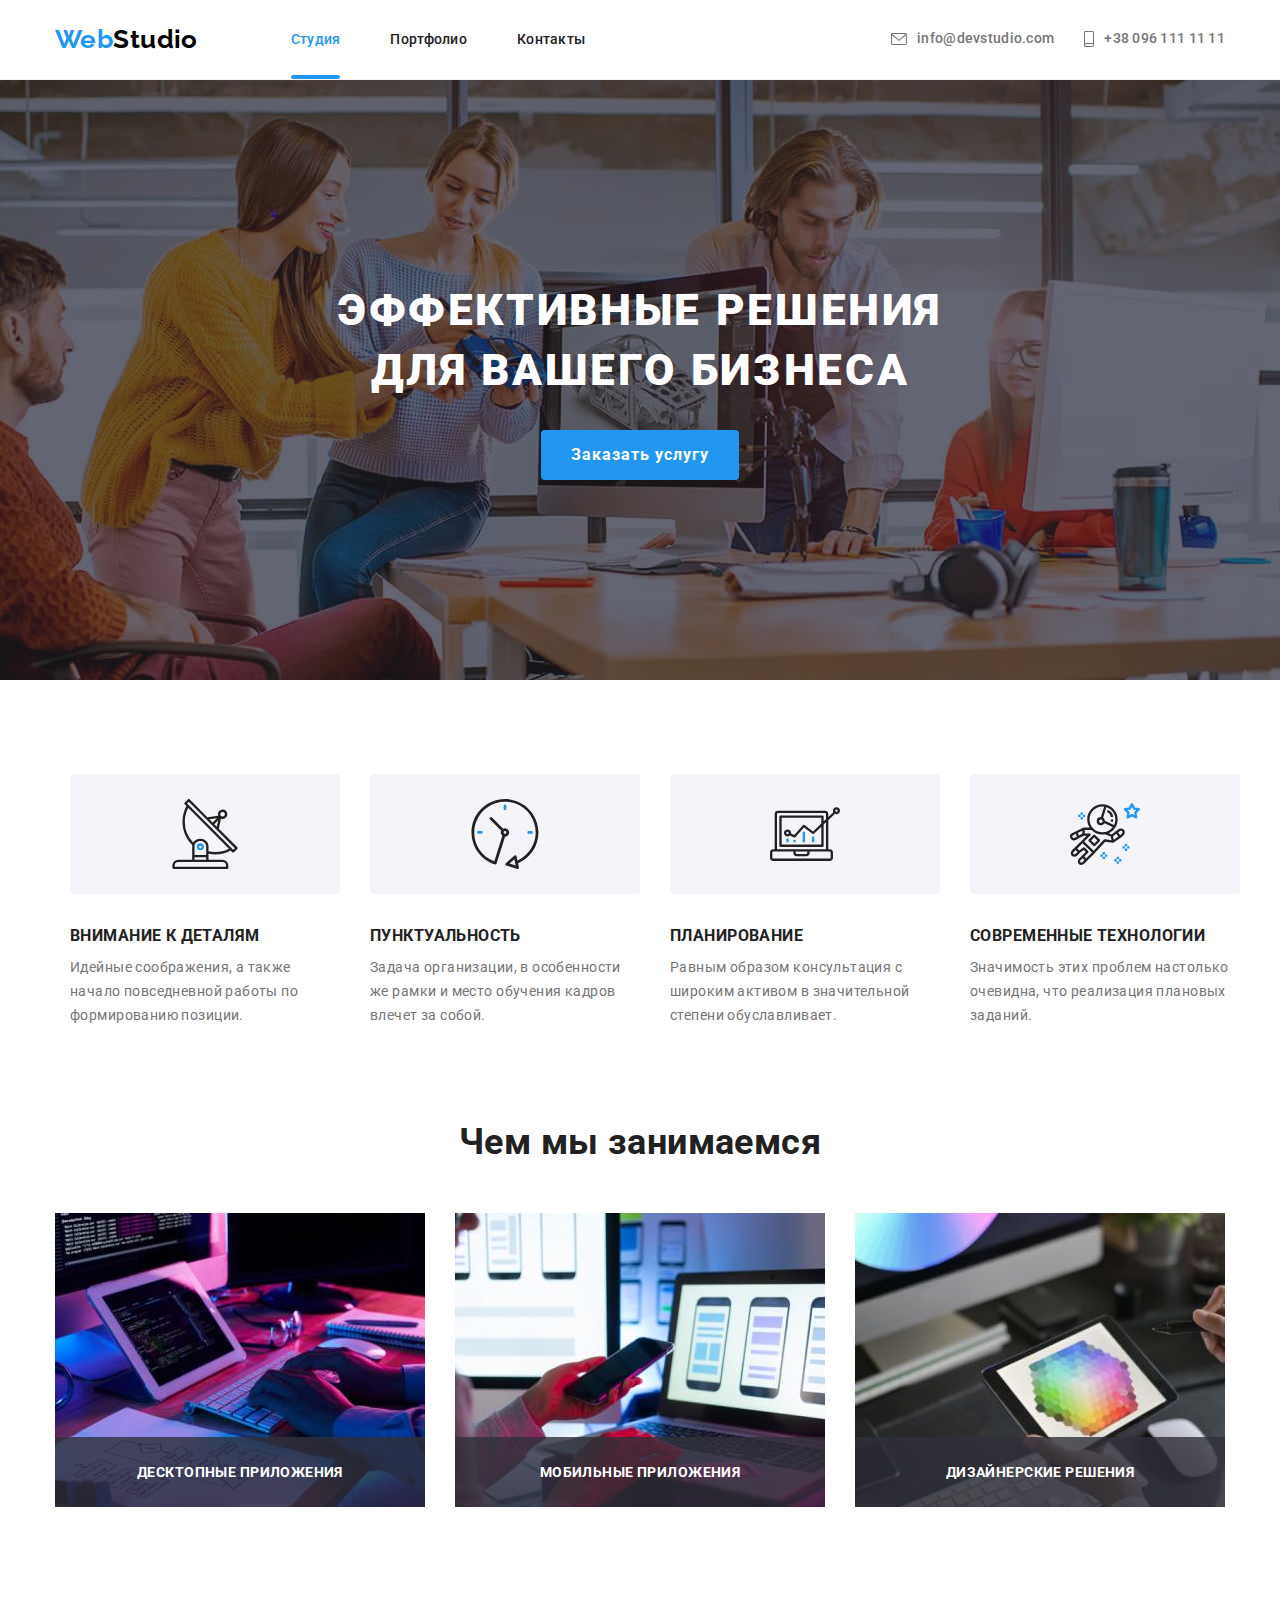
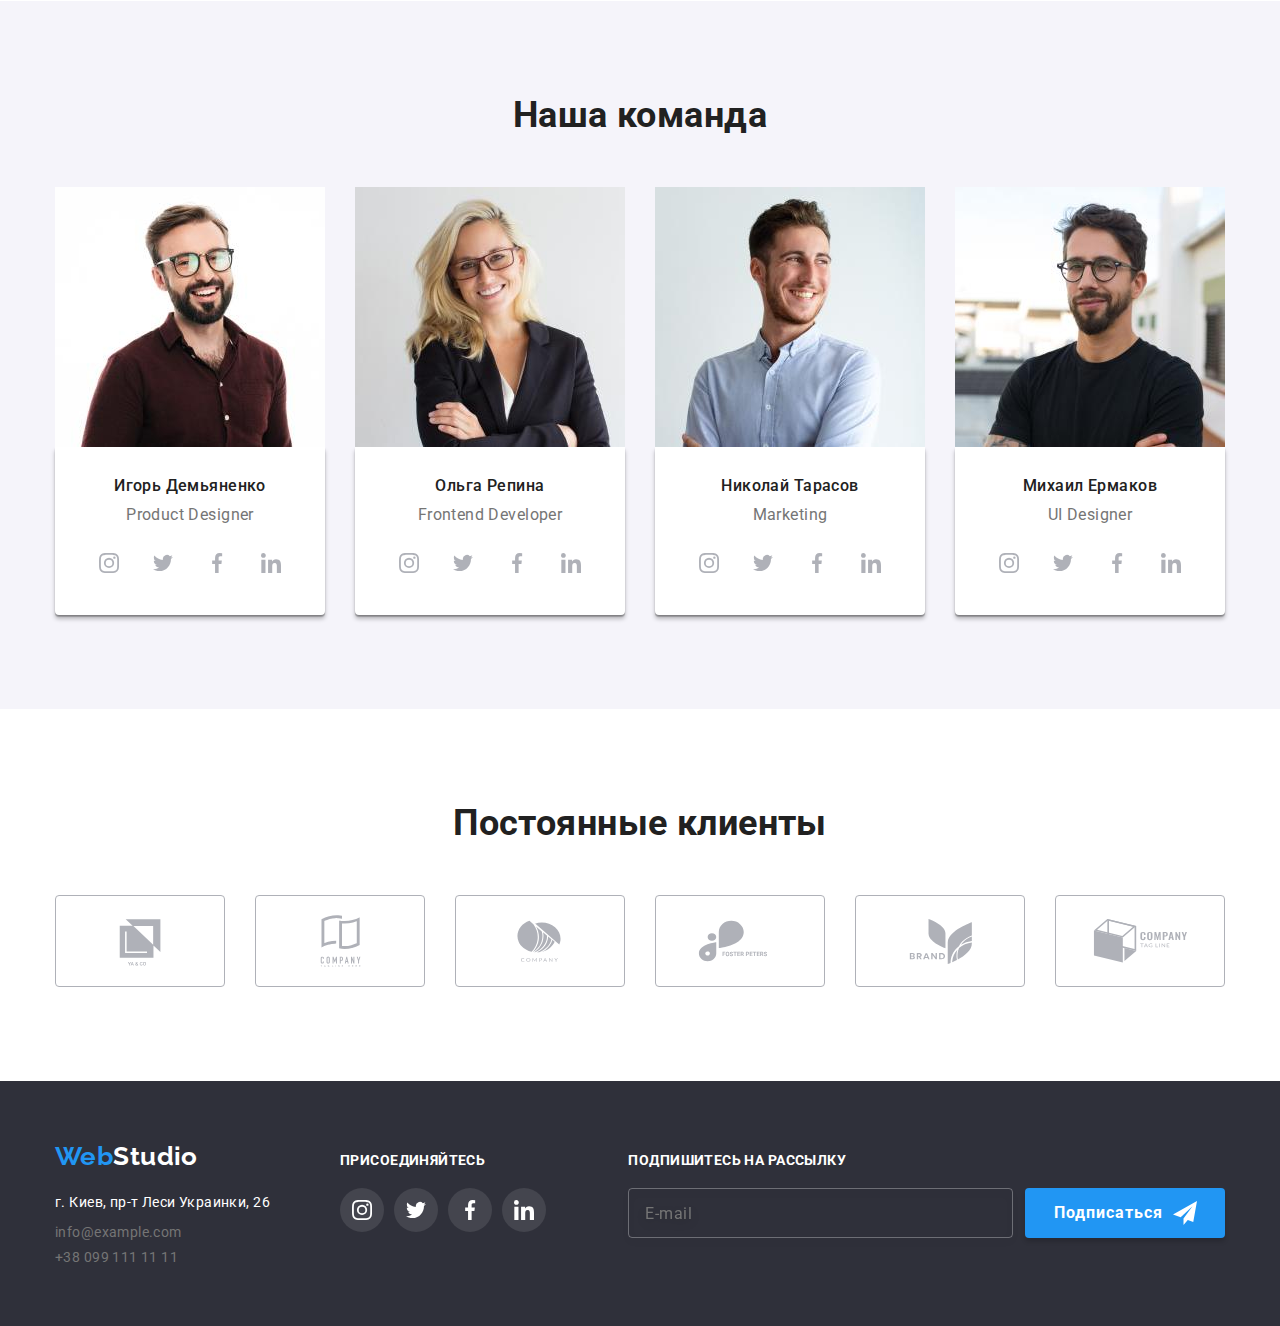
==== commit ae342c6f: "Делает правки ментора" ====
--- a/index.html
+++ b/index.html
@@ -19,7 +19,7 @@
     <body>
         <!-- Хедер -->
         <header class="header-section">
-            <div class="header-container">
+            <div class="header-container container">
                 <nav class="navigation">
                     <a class="logo logo--header" href="./index.html">
                         Web<span>Studio</span>
@@ -78,7 +78,7 @@
         <main>
             <!-- Герой -->
             <section class="hero-section">
-                <div class="hero-container">
+                <div class="hero-container container">
                     <h1 class="hero-container__title">
                         Эффективные решения
                         <br />
@@ -96,7 +96,7 @@
 
             <!-- Особенности -->
             <section class="section-peculiarities">
-                <div class="peculiarities-container">
+                <div class="peculiarities-container container">
                     <h2 class="peculiarities-container__title">
                         Наши преимущества
                     </h2>
@@ -174,7 +174,7 @@
 
             <!-- Чем мы занимаемся -->
             <section class="our-work-section">
-                <div class="our-work-container">
+                <div class="our-work-container container">
                     <h2 class="our-work-container__title">Чем мы занимаемся</h2>
                     <ul class="task-list">
                         <li class="task-list__item">
@@ -207,7 +207,7 @@
 
             <!-- Наша команда -->
             <section class="our-team-section">
-                <div class="our-team-container">
+                <div class="our-team-container container">
                     <h2 class="our-team-container__title">Наша команда</h2>
                     <ul class="employee-cards">
                         <li class="employee-cards__item">
@@ -561,7 +561,7 @@
         <!-- Постоянные клиенты -->
 
         <section class="clients-section">
-            <div class="clients-container">
+            <div class="clients-container container">
                 <h2 class="clients__title">Постоянные клиенты</h2>
                 <ul class="clients-list">
                     <li class="clients-list__item">
@@ -648,7 +648,7 @@
 
         <!-- Футер -->
         <footer class="section-footer">
-            <div class="footer-container">
+            <div class="footer-container container">
                 <div class="">
                     <a class="logo logo--footer" href="./index.html">
                         Web<span>Studio</span>
--- a/css/main.min.css
+++ b/css/main.min.css
@@ -1,2 +1,2 @@
-body{background-color:var(--background-color);color:var(--title-color);font-family:Roboto, sans-serif;font-size:14px;letter-spacing:0.03em}ul{list-style:none;padding-left:0;margin:0}a{text-decoration:none}img{display:block;max-width:100%;height:auto}h1,h2,h3,h4,h5,h6,p{margin:0}.peculiarities-container__title,.portfolio-container__title{position:absolute;white-space:nowrap;width:1px;height:1px;overflow:hidden;border:0;padding:0;clip:rect(0 0 0 0);-webkit-clip-path:inset(50%);clip-path:inset(50%);margin:-1px}.hero-button,.submit,.button-form{font-family:Roboto;font-weight:bold;font-size:16px;line-height:calc(30 / 16);-webkit-box-align:center;-ms-flex-align:center;align-items:center;text-align:center;letter-spacing:0.06em;color:#fff;background-color:#2196f3;cursor:pointer}.our-work-section,.our-team-section,.clients-section,.portfolio-section{padding-top:94px;padding-bottom:94px}.our-work-container__title,.our-team-container__title,.clients__title{font-weight:bold;font-size:36px;line-height:1.16;text-align:center;margin-left:auto;margin-right:auto;color:#212121}.logo{display:block;color:#2196f3;font-family:Raleway;font-style:normal;font-weight:bold;font-size:26px;line-height:1.19}.logo--header{margin-top:24px;margin-bottom:24px}.logo--header span{color:#000}.logo--footer span{color:#fff}.header-section{background-color:#fff;border-bottom:1px solid #f5f4fa}.header-container{display:-webkit-box;display:-ms-flexbox;display:flex;-webkit-box-sizing:border-box;box-sizing:border-box;width:1200px;padding-left:15px;padding-right:15px;margin-right:auto;margin-left:auto}.navigation{display:-webkit-box;display:-ms-flexbox;display:flex}.site-nav{display:-webkit-box;display:-ms-flexbox;display:flex;-webkit-box-align:center;-ms-flex-align:center;align-items:center;margin-left:93px}.site-nav__item:not(:last-child){margin-right:50px}.site-nav__link{position:relative;padding-top:20px;padding-bottom:32px;color:#212121;font-weight:500;font-size:14px;line-height:1.14;letter-spacing:0.02em}.site-nav__link:hover,.site-nav__link:focus{color:#2196f3;-webkit-transition:color 250ms cubic-bezier(0.4, 0, 0.2, 1);transition:color 250ms cubic-bezier(0.4, 0, 0.2, 1)}.current{color:#2196f3}.site-nav__link::after{position:absolute;content:"";display:block;width:100%;height:4px;left:0;bottom:0;border-radius:2px;background-color:#2196f3;-webkit-transform:scaleX(0);transform:scaleX(0)}.current::after{-webkit-transform:scaleX(1);transform:scaleX(1)}.contact-list{display:-webkit-box;display:-ms-flexbox;display:flex;padding-left:0px;margin-left:auto;-webkit-box-align:center;-ms-flex-align:center;align-items:center}.contact-list__item{display:-webkit-box;display:-ms-flexbox;display:flex}.contact-list__item+.contact-list__item{margin-left:30px}.contact-list__link{display:block;color:var(--secondary-text-color);font-weight:500;font-size:14px;line-height:1.14;letter-spacing:0.02em}.contact-list__link:hover,.contact-list__link:focus{color:#2196f3;-webkit-transition:color 250ms cubic-bezier(0.4, 0, 0.2, 1);transition:color 250ms cubic-bezier(0.4, 0, 0.2, 1)}.contact-list__icon{margin-right:10px;fill:currentColor}.contact-list__icon:hover,.contact-list__icon:focus{fill:#2196f3}.hero-section{background-color:#2f303a;padding-top:200px;padding-bottom:200px;background-image:-webkit-gradient(linear, left top, right top, from(rgba(47,48,58,0.4)), to(rgba(47,48,58,0.4))),url(../images/hero-img.jpg);background-image:linear-gradient(to right, rgba(47,48,58,0.4), rgba(47,48,58,0.4)),url(../images/hero-img.jpg);max-width:1600px;margin:0 auto 0 auto;background-position:center;background-size:cover}.hero-container{display:block}.hero-container__title{display:block;font-weight:900;font-size:44px;line-height:calc(60 / 44);text-align:center;letter-spacing:0.06em;text-transform:uppercase;color:#fff}.hero-button{display:block;border:0;border-radius:4px;padding:10px 30px;margin-top:30px;margin-left:auto;margin-right:auto}.section-peculiarities{padding-top:94px}.peculiarities-container{display:-webkit-box;display:-ms-flexbox;display:flex;-webkit-box-sizing:border-box;box-sizing:border-box;width:1200px;padding-left:15px;padding-right:15px;margin-right:auto;margin-left:auto}.peculiarities-container__title{margin-left:auto;margin-right:auto}.peculiarities-list{display:-webkit-box;display:-ms-flexbox;display:flex;margin:0 15px}.peculiarities-list__item:not(:last-child){margin-right:30px}.peculiarities-list__title{color:#212121;font-weight:bold;line-height:1.14;text-transform:uppercase;margin-top:30px}.peculiarities-list__description{margin-top:10px;color:#757575;line-height:1.71}.peculiarities-list__icon{-webkit-box-sizing:content-box;box-sizing:content-box;padding:25px 100px;border-radius:4px;background-color:#f5f4fa}.our-work-container{display:-webkit-box;display:-ms-flexbox;display:flex;-webkit-box-sizing:border-box;box-sizing:border-box;width:1200px;padding-left:15px;padding-right:15px;margin-right:auto;margin-left:auto;-ms-flex-wrap:wrap;flex-wrap:wrap}.task-list{display:-webkit-box;display:-ms-flexbox;display:flex}.task-list__item{position:relative;margin-top:50px}.task-list__item:not(:last-child){margin-right:30px}.task-list__text{position:absolute;left:0;bottom:0;display:-webkit-box;display:-ms-flexbox;display:flex;-webkit-box-pack:center;-ms-flex-pack:center;justify-content:center;-webkit-box-align:center;-ms-flex-align:center;align-items:center;font-weight:700;line-height:calc(16 / 14);text-transform:uppercase;width:100%;height:70px;color:#fff;background-color:rgba(47,48,58,0.8)}.our-team-section{background-color:#f5f4fa}.our-team-container{display:-webkit-box;display:-ms-flexbox;display:flex;-webkit-box-sizing:border-box;box-sizing:border-box;width:1200px;padding-left:15px;padding-right:15px;margin-right:auto;margin-left:auto;-ms-flex-wrap:wrap;flex-wrap:wrap}.employee-cards{display:-webkit-box;display:-ms-flexbox;display:flex;margin-top:50px}.employee-cards__item{-webkit-box-shadow:0px 2px 1px 0px rgba(0,0,0,0.2),0px 1px 1px 0px rgba(0,0,0,0.14),0px 4px 4px 0px rgba(0,0,0,0.25);box-shadow:0px 2px 1px 0px rgba(0,0,0,0.2),0px 1px 1px 0px rgba(0,0,0,0.14),0px 4px 4px 0px rgba(0,0,0,0.25)}.employee-cards__item:not(:last-child){margin-right:30px}.employee-cards__description{padding-top:30px;padding-bottom:30px;border-radius:0 0 4px 4px;background-color:#fff}.employee-cards__name{color:#212121;font-weight:500;font-size:16px;line-height:1.18;text-align:center}.employee-cards__position{margin-top:10px;color:#757575;font-size:16px;line-height:1.18;text-align:center}.employee-so-net{display:-webkit-box;display:-ms-flexbox;display:flex;margin:16px 32px 0 32px}.employee-so-net__item:not(:last-child){margin-right:10px}.employee-so-net__link{fill:#afb1b8;display:block;-webkit-box-sizing:border-box;box-sizing:border-box;background-color:#fff;width:44px;height:44px;padding:12px;border-radius:50%}.employee-so-net__link:hover,.employee-so-net__link:focus{background-color:#2196f3;fill:#fff;-webkit-transition:fill 250ms cubic-bezier(0.4, 0, 0.2, 1),background-color 250ms cubic-bezier(0.4, 0, 0.2, 1);transition:fill 250ms cubic-bezier(0.4, 0, 0.2, 1),background-color 250ms cubic-bezier(0.4, 0, 0.2, 1)}.clients-container{display:block;-webkit-box-sizing:border-box;box-sizing:border-box;width:1200px;padding-left:15px;padding-right:15px;margin-right:auto;margin-left:auto}.clients-list{display:-webkit-box;display:-ms-flexbox;display:flex;-webkit-box-pack:justify;-ms-flex-pack:justify;justify-content:space-between;margin-top:50px}.clients-list__item:not(:last-child){margin-right:30px}.clients-list__link{fill:#afb1b8;display:block;-webkit-box-sizing:border-box;box-sizing:border-box;width:170px;height:92px;padding:16px 32px;-webkit-box-align:center;-ms-flex-align:center;align-items:center;border-radius:4px;border:1px solid #afb1b8}.clients-list__link:hover,.clients-list__link:focus{border-color:#2196f3;fill:#2196f3;-webkit-transition:fill 250ms cubic-bezier(0.4, 0, 0.2, 1),border-color 250ms cubic-bezier(0.4, 0, 0.2, 1);transition:fill 250ms cubic-bezier(0.4, 0, 0.2, 1),border-color 250ms cubic-bezier(0.4, 0, 0.2, 1)}.portfolio-container{display:-webkit-box;display:-ms-flexbox;display:flex;-webkit-box-sizing:border-box;box-sizing:border-box;width:1200px;padding-left:15px;padding-right:15px;margin-right:auto;margin-left:auto;-ms-flex-wrap:wrap;flex-wrap:wrap}.buttons-container{padding-bottom:16px;margin-left:auto;margin-right:auto}.filter{display:-webkit-box;display:-ms-flexbox;display:flex;-webkit-box-pack:center;-ms-flex-pack:center;justify-content:center}.filter__item:not(:last-child){margin-right:8px}.filter-button{display:block;border:0;border-radius:4px;padding:6px 22px;font-weight:500;font-size:16px;line-height:1.62;text-align:center;letter-spacing:0.03em;cursor:pointer;color:#212121;background-color:#f5f4fa}.filter-button:hover,.filter-button:focus{background-color:#2196f3;color:#fff;-webkit-box-shadow:0px 2px 2px 0px rgba(0,0,0,0.12),0px 1px 2px 0px rgba(0,0,0,0.08),0px 3px 1px 0px rgba(0,0,0,0.1);box-shadow:0px 2px 2px 0px rgba(0,0,0,0.12),0px 1px 2px 0px rgba(0,0,0,0.08),0px 3px 1px 0px rgba(0,0,0,0.1);-webkit-transition:background-color 250ms cubic-bezier(0.4, 0, 0.2, 1),fill 250ms cubic-bezier(0.4, 0, 0.2, 1),-webkit-box-shadow 250ms cubic-bezier(0.4, 0, 0.2, 1);transition:background-color 250ms cubic-bezier(0.4, 0, 0.2, 1),fill 250ms cubic-bezier(0.4, 0, 0.2, 1),-webkit-box-shadow 250ms cubic-bezier(0.4, 0, 0.2, 1);transition:background-color 250ms cubic-bezier(0.4, 0, 0.2, 1),fill 250ms cubic-bezier(0.4, 0, 0.2, 1),box-shadow 250ms cubic-bezier(0.4, 0, 0.2, 1);transition:background-color 250ms cubic-bezier(0.4, 0, 0.2, 1),fill 250ms cubic-bezier(0.4, 0, 0.2, 1),box-shadow 250ms cubic-bezier(0.4, 0, 0.2, 1),-webkit-box-shadow 250ms cubic-bezier(0.4, 0, 0.2, 1)}.project-list{display:-webkit-box;display:-ms-flexbox;display:flex;-ms-flex-wrap:wrap;flex-wrap:wrap;margin-right:-30px}.project-list__item{margin-right:30px;margin-top:30px;-ms-flex-preferred-size:calc(100% / 3 - 30px);flex-basis:calc(100% / 3 - 30px)}.project-list__link{display:block}.project-list__link:hover,.project-list__link:focus{-webkit-box-shadow:1px 4px 6px 0px rgba(0,0,0,0.16),0px 4px 4px 0px rgba(0,0,0,0.06),0px 1px 1px 0px rgba(0,0,0,0.12);box-shadow:1px 4px 6px 0px rgba(0,0,0,0.16),0px 4px 4px 0px rgba(0,0,0,0.06),0px 1px 1px 0px rgba(0,0,0,0.12)}.project-data{border-left:1px solid #eee;border-bottom:1px solid #eee;border-right:1px solid #eee;padding:20px 24px}.project-data__title{color:#212121;font-weight:bold;font-size:18px;line-height:2;letter-spacing:0.06em}.project-data__meaning{margin-top:4px;color:#757575;font-size:16px;line-height:1.87;letter-spacing:0.03em}.project-img{position:relative;overflow:hidden}.project-img::before{display:block;position:absolute;content:"";top:0;left:0;width:100%;height:100%;-webkit-transform:translateY(101%);transform:translateY(101%);background-color:#2196f3e5;-webkit-transition:-webkit-transform 250ms cubic-bezier(0.4, 0, 0.2, 1);transition:-webkit-transform 250ms cubic-bezier(0.4, 0, 0.2, 1);transition:transform 250ms cubic-bezier(0.4, 0, 0.2, 1);transition:transform 250ms cubic-bezier(0.4, 0, 0.2, 1), -webkit-transform 250ms cubic-bezier(0.4, 0, 0.2, 1)}.project-list__link:hover .project-img::before{-webkit-transform:translateY(0);transform:translateY(0)}.meta{position:absolute;top:0;left:0;padding:63px 24px;-webkit-transform:translateY(100%);transform:translateY(100%);-webkit-transition:-webkit-transform 250ms cubic-bezier(0.4, 0, 0.2, 1);transition:-webkit-transform 250ms cubic-bezier(0.4, 0, 0.2, 1);transition:transform 250ms cubic-bezier(0.4, 0, 0.2, 1);transition:transform 250ms cubic-bezier(0.4, 0, 0.2, 1), -webkit-transform 250ms cubic-bezier(0.4, 0, 0.2, 1)}.project-list__link:hover .meta{-webkit-transform:translateY(0);transform:translateY(0)}.meta__text{font-size:18px;line-height:1.56;letter-spacing:0.03em;color:#fff}.section-footer{padding-top:60px;padding-bottom:60px;background-color:#2f303a}.footer-container{display:-webkit-box;display:-ms-flexbox;display:flex;-webkit-box-sizing:border-box;box-sizing:border-box;width:1200px;padding-left:15px;padding-right:15px;margin-right:auto;margin-left:auto}.addresses{margin-top:20px;margin-right:70px}.addresses__item:not(:first-child){margin-top:9px}.addresses__link{color:#fff;font-style:normal;line-height:1.71}.addresses__link:hover,.addresses__link:focus{color:#2196f3;-webkit-transition:color 250ms cubic-bezier(0.4, 0, 0.2, 1);transition:color 250ms cubic-bezier(0.4, 0, 0.2, 1)}.addresses__contact{color:#757575;font-style:normal;line-height:1.71px}.addresses__contact:hover,.addresses__contact:focus{color:#2196f3;-webkit-transition:color 250ms cubic-bezier(0.4, 0, 0.2, 1);transition:color 250ms cubic-bezier(0.4, 0, 0.2, 1)}.social-block__title{padding-top:12px;color:#fff;font-style:normal;font-weight:bold;line-height:1.14;text-transform:uppercase}.social-networks{display:-webkit-box;display:-ms-flexbox;display:flex;margin-top:20px;margin-right:70px}.social-networks__item:not(:last-child){margin-right:10px}.social-networks__link{display:block;-webkit-box-sizing:border-box;box-sizing:border-box;background-color:#44454e;width:44px;height:44px;padding:12px;border-radius:50%}.social-networks__link:hover,.social-networks__link:focus{background-color:#2196f3;-webkit-transition:background-color 250ms cubic-bezier(0.4, 0, 0.2, 1);transition:background-color 250ms cubic-bezier(0.4, 0, 0.2, 1)}.social-networks__icon{fill:#fff}.subscription-form{margin-left:auto}.subscription-form__title{padding-top:12px;color:#fff;font-style:normal;font-weight:bold;line-height:1.14;text-transform:uppercase}.subscription{display:-webkit-box;display:-ms-flexbox;display:flex}.subscription__input{-webkit-box-sizing:border-box;box-sizing:border-box;width:385px;height:50px;padding:15px 16px;margin-top:20px;margin-right:12px;font-family:Roboto;font-size:16px;line-height:calc(20 / 16);-webkit-box-align:center;-ms-flex-align:center;align-items:center;letter-spacing:0.03em;border:1px solid rgba(255,255,255,0.3);-webkit-filter:drop-shadow(0px 4px 4px rgba(0,0,0,0.15));filter:drop-shadow(0px 4px 4px rgba(0,0,0,0.15));border-radius:4px;background-color:transparent;color:rgba(255,255,255,0.6)}.submit{display:-webkit-box;display:-ms-flexbox;display:flex;-webkit-box-orient:horizontal;-webkit-box-direction:normal;-ms-flex-direction:row;flex-direction:row;padding:10px 28px 10px 29px;height:50px;margin-top:20px;cursor:pointer;border:0;border-radius:4px;-webkit-box-shadow:0px 4px 4px rgba(0,0,0,0.15);box-shadow:0px 4px 4px rgba(0,0,0,0.15)}.telegram-icon{margin-left:10px;fill:#fff}.backdrop{position:fixed;top:0;left:0;width:100%;height:100%;background-color:#00000033;opacity:1;-webkit-transition:opacity 250ms linear;transition:opacity 250ms linear}.backdrop.is-hidden{opacity:0;pointer-events:none}.modal{position:absolute;top:50%;left:50%;padding:40px;border-radius:4px;background-color:#fff;-webkit-box-shadow:0px 1px 3px rgba(0,0,0,0.12),0px 1px 1px rgba(0,0,0,0.14),0px 2px 1px rgba(0,0,0,0.2);box-shadow:0px 1px 3px rgba(0,0,0,0.12),0px 1px 1px rgba(0,0,0,0.14),0px 2px 1px rgba(0,0,0,0.2);-webkit-transform:translate(-50%, -50%) scale(1);transform:translate(-50%, -50%) scale(1);-webkit-transition:-webkit-transform 250ms linear;transition:-webkit-transform 250ms linear;transition:transform 250ms linear;transition:transform 250ms linear, -webkit-transform 250ms linear}.backdrop.is-hidden .modal{-webkit-transform:translate(-50%, -50%) scale(0);transform:translate(-50%, -50%) scale(0)}.close-button{display:-webkit-box;display:-ms-flexbox;display:flex;-webkit-box-align:center;-ms-flex-align:center;align-items:center;-webkit-box-pack:center;-ms-flex-pack:center;justify-content:center;position:absolute;top:8px;right:8px;width:30px;height:30px;cursor:pointer;background-color:transparent;border:1px solid rgba(0,0,0,0.1);border-radius:50%}.close-button__icon{width:18px;height:18px;fill:#000}.close-button:hover .close-button__icon{fill:#2196f3;-webkit-transition:fill 250ms cubic-bezier(0.4, 0, 0.2, 1);transition:fill 250ms cubic-bezier(0.4, 0, 0.2, 1)}.form__title{font-weight:bold;font-size:20px;line-height:calc(23 / 20);text-align:center;letter-spacing:0.03em}.form-elements{margin-top:12px;display:-webkit-box;display:-ms-flexbox;display:flex;-webkit-box-orient:vertical;-webkit-box-direction:normal;-ms-flex-direction:column;flex-direction:column}.form-elements__item{position:relative;display:-webkit-box;display:-ms-flexbox;display:flex;-webkit-box-orient:vertical;-webkit-box-direction:normal;-ms-flex-direction:column;flex-direction:column}.form-elements__item:not(:first-child){margin-top:10px}.form-elements__lable{font-size:12px;line-height:calc(14 / 12);letter-spacing:0.01em;color:#757575}.form-elements__input{padding:0;padding-left:42px;margin-top:4px;height:40px;border:1px solid rgba(33,33,33,0.2);-webkit-box-sizing:border-box;box-sizing:border-box;border-radius:4px}.form-elements__input:focus-within{border-color:#2196f3;-webkit-transition:border-color 250ms cubic-bezier(0.4, 0, 0.2, 1);transition:border-color 250ms cubic-bezier(0.4, 0, 0.2, 1);outline:none}.form-elements__input:focus+.form-elements__icon{fill:#2196f3;-webkit-transition:fill 250ms cubic-bezier(0.4, 0, 0.2, 1);transition:fill 250ms cubic-bezier(0.4, 0, 0.2, 1)}.form-elements__icon{position:absolute;display:block;left:12px;bottom:50%;-webkit-transform:translateY(100%);transform:translateY(100%);width:18px;height:18px}.form-elements__coment{height:120px;padding:12px 16px;margin-top:4px;font-family:Roboto;font-size:14px;line-height:calc(16 / 14);letter-spacing:0.01em;border:1px solid rgba(33,33,33,0.2);-webkit-box-sizing:border-box;box-sizing:border-box;border-radius:4px;resize:none}.form-elements__coment::-webkit-input-placeholder{color:rgba(117,117,117,0.5)}.form-elements__coment:-ms-input-placeholder{color:rgba(117,117,117,0.5)}.form-elements__coment::-ms-input-placeholder{color:rgba(117,117,117,0.5)}.form-elements__coment::placeholder{color:rgba(117,117,117,0.5)}.form-elements__coment:focus-within{border-color:#2196f3;-webkit-transition:border-color 250ms cubic-bezier(0.4, 0, 0.2, 1);transition:border-color 250ms cubic-bezier(0.4, 0, 0.2, 1);outline:none}.checkbox{display:-webkit-box;display:-ms-flexbox;display:flex;-webkit-box-align:center;-ms-flex-align:center;align-items:center;-webkit-box-pack:center;-ms-flex-pack:center;justify-content:center;margin-top:20px;font-size:14px;line-height:calc(24 / 14);letter-spacing:0.03em;color:#757575}.checkbox__input{-webkit-appearance:none;-moz-appearance:none;appearance:none;position:absolute}.checkbox-icon{margin-right:7px;width:16px;height:15px;border:2px solid #212121;border-radius:4px}.checkbox__input:checked+.checkbox-icon{background-color:#2196f3;border:none}.checkbox-link{-webkit-text-decoration-line:underline;text-decoration-line:underline;color:#2196f3}.button-form{display:-webkit-box;display:-ms-flexbox;display:flex;padding:10px 55px 10px 56px;margin-top:30px;margin-left:auto;margin-right:auto;border:0;border-radius:4px;cursor:pointer;-webkit-box-shadow:0px 1px 3px rgba(0,0,0,0.12),0px 1px 1px rgba(0,0,0,0.14),0px 2px 1px rgba(0,0,0,0.2);box-shadow:0px 1px 3px rgba(0,0,0,0.12),0px 1px 1px rgba(0,0,0,0.14),0px 2px 1px rgba(0,0,0,0.2)}
+body{background-color:var(--background-color);color:var(--title-color);font-family:Roboto, sans-serif;font-size:14px;letter-spacing:0.03em}ul{list-style:none;padding-left:0;margin:0}a{text-decoration:none}img{display:block;max-width:100%;height:auto}h1,h2,h3,h4,h5,h6,p{margin:0}.container{display:-webkit-box;display:-ms-flexbox;display:flex;-webkit-box-sizing:border-box;box-sizing:border-box;width:1200px;padding-left:15px;padding-right:15px;margin-right:auto;margin-left:auto}.peculiarities-container__title,.portfolio-container__title{position:absolute;white-space:nowrap;width:1px;height:1px;overflow:hidden;border:0;padding:0;clip:rect(0 0 0 0);-webkit-clip-path:inset(50%);clip-path:inset(50%);margin:-1px}.hero-button,.submit,.button-form{font-family:Roboto;font-weight:bold;font-size:16px;line-height:calc(30 / 16);-webkit-box-align:center;-ms-flex-align:center;align-items:center;text-align:center;letter-spacing:0.06em;color:#fff;background-color:#2196f3;cursor:pointer}.our-work-section,.our-team-section,.clients-section,.portfolio-section{padding-top:94px;padding-bottom:94px}.our-work-container__title,.our-team-container__title,.clients__title{font-weight:bold;font-size:36px;line-height:1.16;text-align:center;margin-left:auto;margin-right:auto;color:#212121}.logo{display:block;color:#2196f3;font-family:Raleway;font-style:normal;font-weight:bold;font-size:26px;line-height:1.19}.logo--header{margin-top:24px;margin-bottom:24px}.logo--header span{color:#000}.logo--footer span{color:#fff}.header-section{background-color:#fff;border-bottom:1px solid #f5f4fa}.navigation{display:-webkit-box;display:-ms-flexbox;display:flex}.site-nav{display:-webkit-box;display:-ms-flexbox;display:flex;-webkit-box-align:center;-ms-flex-align:center;align-items:center;margin-left:93px}.site-nav__item:not(:last-child){margin-right:50px}.site-nav__link{position:relative;padding-top:20px;padding-bottom:32px;color:#212121;font-weight:500;font-size:14px;line-height:1.14;letter-spacing:0.02em}.site-nav__link:hover,.site-nav__link:focus{color:#2196f3;-webkit-transition:color 250ms cubic-bezier(0.4, 0, 0.2, 1);transition:color 250ms cubic-bezier(0.4, 0, 0.2, 1)}.current{color:#2196f3}.site-nav__link::after{position:absolute;content:"";display:block;width:100%;height:4px;left:0;bottom:0;border-radius:2px;background-color:#2196f3;-webkit-transform:scaleX(0);transform:scaleX(0)}.current::after{-webkit-transform:scaleX(1);transform:scaleX(1)}.contact-list{display:-webkit-box;display:-ms-flexbox;display:flex;padding-left:0px;margin-left:auto;-webkit-box-align:center;-ms-flex-align:center;align-items:center}.contact-list__item{display:-webkit-box;display:-ms-flexbox;display:flex}.contact-list__item+.contact-list__item{margin-left:30px}.contact-list__link{display:-webkit-box;display:-ms-flexbox;display:flex;-webkit-box-align:center;-ms-flex-align:center;align-items:center;color:#757575;font-weight:500;font-size:14px;line-height:1.14;letter-spacing:0.02em}.contact-list__link:hover,.contact-list__link:focus{color:#2196f3;-webkit-transition:color 250ms cubic-bezier(0.4, 0, 0.2, 1);transition:color 250ms cubic-bezier(0.4, 0, 0.2, 1)}.contact-list__icon{margin-right:10px;fill:currentColor}.contact-list__icon:hover,.contact-list__icon:focus{fill:#2196f3}.hero-section{background-color:#2f303a;padding-top:200px;padding-bottom:200px;background-image:-webkit-gradient(linear, left top, right top, from(rgba(47,48,58,0.4)), to(rgba(47,48,58,0.4))),url(../images/hero-img.jpg);background-image:linear-gradient(to right, rgba(47,48,58,0.4), rgba(47,48,58,0.4)),url(../images/hero-img.jpg);max-width:1600px;margin:0 auto 0 auto;background-position:center;background-size:cover}.hero-container{display:block}.hero-container__title{display:block;font-weight:900;font-size:44px;line-height:calc(60 / 44);text-align:center;letter-spacing:0.06em;text-transform:uppercase;color:#fff}.hero-button{display:block;border:0;border-radius:4px;padding:10px 30px;margin-top:30px;margin-left:auto;margin-right:auto}.section-peculiarities{padding-top:94px}.peculiarities-container__title{margin-left:auto;margin-right:auto}.peculiarities-list{display:-webkit-box;display:-ms-flexbox;display:flex;margin:0 15px}.peculiarities-list__item:not(:last-child){margin-right:30px}.peculiarities-list__title{color:#212121;font-weight:bold;line-height:1.14;text-transform:uppercase;margin-top:30px}.peculiarities-list__description{margin-top:10px;color:#757575;line-height:1.71}.peculiarities-list__icon{-webkit-box-sizing:content-box;box-sizing:content-box;padding:25px 100px;border-radius:4px;background-color:#f5f4fa}.our-work-container{-ms-flex-wrap:wrap;flex-wrap:wrap}.task-list{display:-webkit-box;display:-ms-flexbox;display:flex;margin-top:50px}.task-list__item{position:relative}.task-list__item:not(:last-child){margin-right:30px}.task-list__text{position:absolute;left:0;bottom:0;display:-webkit-box;display:-ms-flexbox;display:flex;-webkit-box-pack:center;-ms-flex-pack:center;justify-content:center;-webkit-box-align:center;-ms-flex-align:center;align-items:center;font-weight:700;line-height:calc(16 / 14);text-transform:uppercase;width:100%;height:70px;color:#fff;background-color:rgba(47,48,58,0.8)}.our-team-section{background-color:#f5f4fa}.our-team-container{-ms-flex-wrap:wrap;flex-wrap:wrap}.employee-cards{display:-webkit-box;display:-ms-flexbox;display:flex;margin-top:50px}.employee-cards__item:not(:last-child){margin-right:30px}.employee-cards__description{padding-top:30px;padding-bottom:30px;border-radius:0 0 4px 4px;-webkit-box-shadow:0px 2px 1px 0px rgba(0,0,0,0.2),0px 1px 1px 0px rgba(0,0,0,0.14),0px 4px 4px 0px rgba(0,0,0,0.25);box-shadow:0px 2px 1px 0px rgba(0,0,0,0.2),0px 1px 1px 0px rgba(0,0,0,0.14),0px 4px 4px 0px rgba(0,0,0,0.25);background-color:#fff}.employee-cards__name{color:#212121;font-weight:500;font-size:16px;line-height:1.18;text-align:center}.employee-cards__position{margin-top:10px;color:#757575;font-size:16px;line-height:1.18;text-align:center}.employee-so-net{display:-webkit-box;display:-ms-flexbox;display:flex;margin:16px 32px 0 32px}.employee-so-net__item:not(:last-child){margin-right:10px}.employee-so-net__link{fill:#afb1b8;display:block;-webkit-box-sizing:border-box;box-sizing:border-box;background-color:#fff;width:44px;height:44px;padding:12px;border-radius:50%}.employee-so-net__link:hover,.employee-so-net__link:focus{background-color:#2196f3;fill:#fff;-webkit-transition:fill 250ms cubic-bezier(0.4, 0, 0.2, 1),background-color 250ms cubic-bezier(0.4, 0, 0.2, 1);transition:fill 250ms cubic-bezier(0.4, 0, 0.2, 1),background-color 250ms cubic-bezier(0.4, 0, 0.2, 1)}.clients-container{-ms-flex-wrap:wrap;flex-wrap:wrap}.clients-list{display:-webkit-box;display:-ms-flexbox;display:flex;-webkit-box-pack:justify;-ms-flex-pack:justify;justify-content:space-between;margin-top:50px}.clients-list__item:not(:last-child){margin-right:30px}.clients-list__link{fill:#afb1b8;display:block;-webkit-box-sizing:border-box;box-sizing:border-box;width:170px;height:92px;padding:16px 32px;-webkit-box-align:center;-ms-flex-align:center;align-items:center;border-radius:4px;border:1px solid #afb1b8}.clients-list__link:hover,.clients-list__link:focus{border-color:#2196f3;fill:#2196f3;-webkit-transition:fill 250ms cubic-bezier(0.4, 0, 0.2, 1),border-color 250ms cubic-bezier(0.4, 0, 0.2, 1);transition:fill 250ms cubic-bezier(0.4, 0, 0.2, 1),border-color 250ms cubic-bezier(0.4, 0, 0.2, 1)}.portfolio-container{-ms-flex-wrap:wrap;flex-wrap:wrap}.buttons-container{padding-bottom:16px;margin-left:auto;margin-right:auto}.filter{display:-webkit-box;display:-ms-flexbox;display:flex;-webkit-box-pack:center;-ms-flex-pack:center;justify-content:center}.filter__item:not(:last-child){margin-right:8px}.filter-button{display:block;border:0;border-radius:4px;padding:6px 22px;font-weight:500;font-size:16px;line-height:1.62;text-align:center;letter-spacing:0.03em;cursor:pointer;color:#212121;background-color:#f5f4fa}.filter-button:hover,.filter-button:focus{background-color:#2196f3;color:#fff;-webkit-box-shadow:0px 2px 2px 0px rgba(0,0,0,0.12),0px 1px 2px 0px rgba(0,0,0,0.08),0px 3px 1px 0px rgba(0,0,0,0.1);box-shadow:0px 2px 2px 0px rgba(0,0,0,0.12),0px 1px 2px 0px rgba(0,0,0,0.08),0px 3px 1px 0px rgba(0,0,0,0.1);-webkit-transition:background-color 250ms cubic-bezier(0.4, 0, 0.2, 1),fill 250ms cubic-bezier(0.4, 0, 0.2, 1),-webkit-box-shadow 250ms cubic-bezier(0.4, 0, 0.2, 1);transition:background-color 250ms cubic-bezier(0.4, 0, 0.2, 1),fill 250ms cubic-bezier(0.4, 0, 0.2, 1),-webkit-box-shadow 250ms cubic-bezier(0.4, 0, 0.2, 1);transition:background-color 250ms cubic-bezier(0.4, 0, 0.2, 1),fill 250ms cubic-bezier(0.4, 0, 0.2, 1),box-shadow 250ms cubic-bezier(0.4, 0, 0.2, 1);transition:background-color 250ms cubic-bezier(0.4, 0, 0.2, 1),fill 250ms cubic-bezier(0.4, 0, 0.2, 1),box-shadow 250ms cubic-bezier(0.4, 0, 0.2, 1),-webkit-box-shadow 250ms cubic-bezier(0.4, 0, 0.2, 1)}.project-list{display:-webkit-box;display:-ms-flexbox;display:flex;-ms-flex-wrap:wrap;flex-wrap:wrap;margin-right:-30px}.project-list__item{margin-right:30px;margin-top:30px;-ms-flex-preferred-size:calc(100% / 3 - 30px);flex-basis:calc(100% / 3 - 30px)}.project-list__link{display:block}.project-list__link:hover,.project-list__link:focus{-webkit-box-shadow:1px 4px 6px 0px rgba(0,0,0,0.16),0px 4px 4px 0px rgba(0,0,0,0.06),0px 1px 1px 0px rgba(0,0,0,0.12);box-shadow:1px 4px 6px 0px rgba(0,0,0,0.16),0px 4px 4px 0px rgba(0,0,0,0.06),0px 1px 1px 0px rgba(0,0,0,0.12)}.project-data{border-left:1px solid #eee;border-bottom:1px solid #eee;border-right:1px solid #eee;padding:20px 24px}.project-data__title{color:#212121;font-weight:bold;font-size:18px;line-height:2;letter-spacing:0.06em}.project-data__meaning{margin-top:4px;color:#757575;font-size:16px;line-height:1.87;letter-spacing:0.03em}.project-img{position:relative;overflow:hidden}.project-img::before{display:block;position:absolute;content:"";top:0;left:0;width:100%;height:100%;-webkit-transform:translateY(101%);transform:translateY(101%);background-color:#2196f3e5;-webkit-transition:-webkit-transform 250ms cubic-bezier(0.4, 0, 0.2, 1);transition:-webkit-transform 250ms cubic-bezier(0.4, 0, 0.2, 1);transition:transform 250ms cubic-bezier(0.4, 0, 0.2, 1);transition:transform 250ms cubic-bezier(0.4, 0, 0.2, 1), -webkit-transform 250ms cubic-bezier(0.4, 0, 0.2, 1)}.project-list__link:hover .project-img::before{-webkit-transform:translateY(0);transform:translateY(0)}.meta{position:absolute;top:0;left:0;padding:63px 24px;-webkit-transform:translateY(100%);transform:translateY(100%);-webkit-transition:-webkit-transform 250ms cubic-bezier(0.4, 0, 0.2, 1);transition:-webkit-transform 250ms cubic-bezier(0.4, 0, 0.2, 1);transition:transform 250ms cubic-bezier(0.4, 0, 0.2, 1);transition:transform 250ms cubic-bezier(0.4, 0, 0.2, 1), -webkit-transform 250ms cubic-bezier(0.4, 0, 0.2, 1)}.project-list__link:hover .meta{-webkit-transform:translateY(0);transform:translateY(0)}.meta__text{font-size:18px;line-height:1.56;letter-spacing:0.03em;color:#fff}.section-footer{padding-top:60px;padding-bottom:60px;background-color:#2f303a}.footer-container{-webkit-box-align:baseline;-ms-flex-align:baseline;align-items:baseline}.addresses{margin-top:20px;margin-right:70px}.addresses__item:not(:first-child){margin-top:9px}.addresses__link{color:#fff;font-style:normal;line-height:1.71}.addresses__link:hover,.addresses__link:focus{color:#2196f3;-webkit-transition:color 250ms cubic-bezier(0.4, 0, 0.2, 1);transition:color 250ms cubic-bezier(0.4, 0, 0.2, 1)}.addresses__contact{color:#757575;font-style:normal;line-height:1.71px}.addresses__contact:hover,.addresses__contact:focus{color:#2196f3;-webkit-transition:color 250ms cubic-bezier(0.4, 0, 0.2, 1);transition:color 250ms cubic-bezier(0.4, 0, 0.2, 1)}.social-block__title{color:#fff;font-style:normal;font-weight:bold;line-height:1.14;text-transform:uppercase}.social-networks{display:-webkit-box;display:-ms-flexbox;display:flex;margin-top:20px}.social-networks__item:not(:last-child){margin-right:10px}.social-networks__link{display:block;-webkit-box-sizing:border-box;box-sizing:border-box;background-color:#44454e;width:44px;height:44px;padding:12px;border-radius:50%}.social-networks__link:hover,.social-networks__link:focus{background-color:#2196f3;-webkit-transition:background-color 250ms cubic-bezier(0.4, 0, 0.2, 1);transition:background-color 250ms cubic-bezier(0.4, 0, 0.2, 1)}.social-networks__icon{fill:#fff}.subscription-form{margin-left:auto}.subscription-form__title{color:#fff;font-style:normal;font-weight:bold;line-height:1.14;text-transform:uppercase}.subscription{display:-webkit-box;display:-ms-flexbox;display:flex}.subscription__input{-webkit-box-sizing:border-box;box-sizing:border-box;width:385px;height:50px;padding:15px 16px;margin-top:20px;margin-right:12px;font-family:Roboto;font-size:16px;line-height:calc(20 / 16);-webkit-box-align:center;-ms-flex-align:center;align-items:center;letter-spacing:0.03em;border:1px solid rgba(255,255,255,0.3);-webkit-filter:drop-shadow(0px 4px 4px rgba(0,0,0,0.15));filter:drop-shadow(0px 4px 4px rgba(0,0,0,0.15));border-radius:4px;background-color:transparent;color:rgba(255,255,255,0.6)}.submit{display:-webkit-box;display:-ms-flexbox;display:flex;-webkit-box-orient:horizontal;-webkit-box-direction:normal;-ms-flex-direction:row;flex-direction:row;padding:10px 28px 10px 29px;height:50px;margin-top:20px;cursor:pointer;border:0;border-radius:4px;-webkit-box-shadow:0px 4px 4px rgba(0,0,0,0.15);box-shadow:0px 4px 4px rgba(0,0,0,0.15)}.telegram-icon{margin-left:10px;fill:#fff}.backdrop{position:fixed;top:0;left:0;width:100%;height:100%;background-color:#00000033;opacity:1;-webkit-transition:opacity 250ms linear;transition:opacity 250ms linear}.backdrop.is-hidden{opacity:0;pointer-events:none}.modal{position:absolute;top:50%;left:50%;padding:40px;border-radius:4px;background-color:#fff;-webkit-box-shadow:0px 1px 3px rgba(0,0,0,0.12),0px 1px 1px rgba(0,0,0,0.14),0px 2px 1px rgba(0,0,0,0.2);box-shadow:0px 1px 3px rgba(0,0,0,0.12),0px 1px 1px rgba(0,0,0,0.14),0px 2px 1px rgba(0,0,0,0.2);-webkit-transform:translate(-50%, -50%) scale(1);transform:translate(-50%, -50%) scale(1);-webkit-transition:-webkit-transform 250ms linear;transition:-webkit-transform 250ms linear;transition:transform 250ms linear;transition:transform 250ms linear, -webkit-transform 250ms linear}.backdrop.is-hidden .modal{-webkit-transform:translate(-50%, -50%) scale(0);transform:translate(-50%, -50%) scale(0)}.close-button{display:-webkit-box;display:-ms-flexbox;display:flex;-webkit-box-align:center;-ms-flex-align:center;align-items:center;-webkit-box-pack:center;-ms-flex-pack:center;justify-content:center;position:absolute;top:8px;right:8px;width:30px;height:30px;cursor:pointer;background-color:transparent;border:1px solid rgba(0,0,0,0.1);border-radius:50%}.close-button__icon{width:18px;height:18px;fill:#000}.close-button:hover .close-button__icon{fill:#2196f3;-webkit-transition:fill 250ms cubic-bezier(0.4, 0, 0.2, 1);transition:fill 250ms cubic-bezier(0.4, 0, 0.2, 1)}.form__title{font-weight:bold;font-size:20px;line-height:calc(23 / 20);text-align:center;letter-spacing:0.03em}.form-elements{margin-top:12px;display:-webkit-box;display:-ms-flexbox;display:flex;-webkit-box-orient:vertical;-webkit-box-direction:normal;-ms-flex-direction:column;flex-direction:column}.form-elements__item{position:relative;display:-webkit-box;display:-ms-flexbox;display:flex;-webkit-box-orient:vertical;-webkit-box-direction:normal;-ms-flex-direction:column;flex-direction:column}.form-elements__item:not(:first-child){margin-top:10px}.form-elements__lable{font-size:12px;line-height:calc(14 / 12);letter-spacing:0.01em;color:#757575}.form-elements__input{padding:0;padding-left:42px;margin-top:4px;height:40px;border:1px solid rgba(33,33,33,0.2);-webkit-box-sizing:border-box;box-sizing:border-box;border-radius:4px}.form-elements__input:focus-within{border-color:#2196f3;-webkit-transition:border-color 250ms cubic-bezier(0.4, 0, 0.2, 1);transition:border-color 250ms cubic-bezier(0.4, 0, 0.2, 1);outline:none}.form-elements__input:focus+.form-elements__icon{fill:#2196f3;-webkit-transition:fill 250ms cubic-bezier(0.4, 0, 0.2, 1);transition:fill 250ms cubic-bezier(0.4, 0, 0.2, 1)}.form-elements__icon{position:absolute;display:block;left:12px;bottom:50%;-webkit-transform:translateY(100%);transform:translateY(100%);width:18px;height:18px}.form-elements__coment{height:120px;padding:12px 16px;margin-top:4px;font-family:Roboto;font-size:14px;line-height:calc(16 / 14);letter-spacing:0.01em;border:1px solid rgba(33,33,33,0.2);-webkit-box-sizing:border-box;box-sizing:border-box;border-radius:4px;resize:none}.form-elements__coment::-webkit-input-placeholder{color:rgba(117,117,117,0.5)}.form-elements__coment:-ms-input-placeholder{color:rgba(117,117,117,0.5)}.form-elements__coment::-ms-input-placeholder{color:rgba(117,117,117,0.5)}.form-elements__coment::placeholder{color:rgba(117,117,117,0.5)}.form-elements__coment:focus-within{border-color:#2196f3;-webkit-transition:border-color 250ms cubic-bezier(0.4, 0, 0.2, 1);transition:border-color 250ms cubic-bezier(0.4, 0, 0.2, 1);outline:none}.checkbox{display:-webkit-box;display:-ms-flexbox;display:flex;-webkit-box-align:center;-ms-flex-align:center;align-items:center;-webkit-box-pack:center;-ms-flex-pack:center;justify-content:center;margin-top:20px;font-size:14px;line-height:calc(24 / 14);letter-spacing:0.03em;color:#757575}.checkbox__input{-webkit-appearance:none;-moz-appearance:none;appearance:none;position:absolute}.checkbox-icon{margin-right:7px;width:16px;height:15px;border:2px solid #212121;border-radius:4px}.checkbox__input:checked+.checkbox-icon{background-color:#2196f3;border:none}.checkbox-link{margin-left:5px;-webkit-text-decoration-line:underline;text-decoration-line:underline;color:#2196f3}.button-form{display:-webkit-box;display:-ms-flexbox;display:flex;padding:10px 55px 10px 56px;margin-top:30px;margin-left:auto;margin-right:auto;border:0;border-radius:4px;cursor:pointer;-webkit-box-shadow:0px 1px 3px rgba(0,0,0,0.12),0px 1px 1px rgba(0,0,0,0.14),0px 2px 1px rgba(0,0,0,0.2);box-shadow:0px 1px 3px rgba(0,0,0,0.12),0px 1px 1px rgba(0,0,0,0.14),0px 2px 1px rgba(0,0,0,0.2)}
 /*# sourceMappingURL=main.min.css.map */